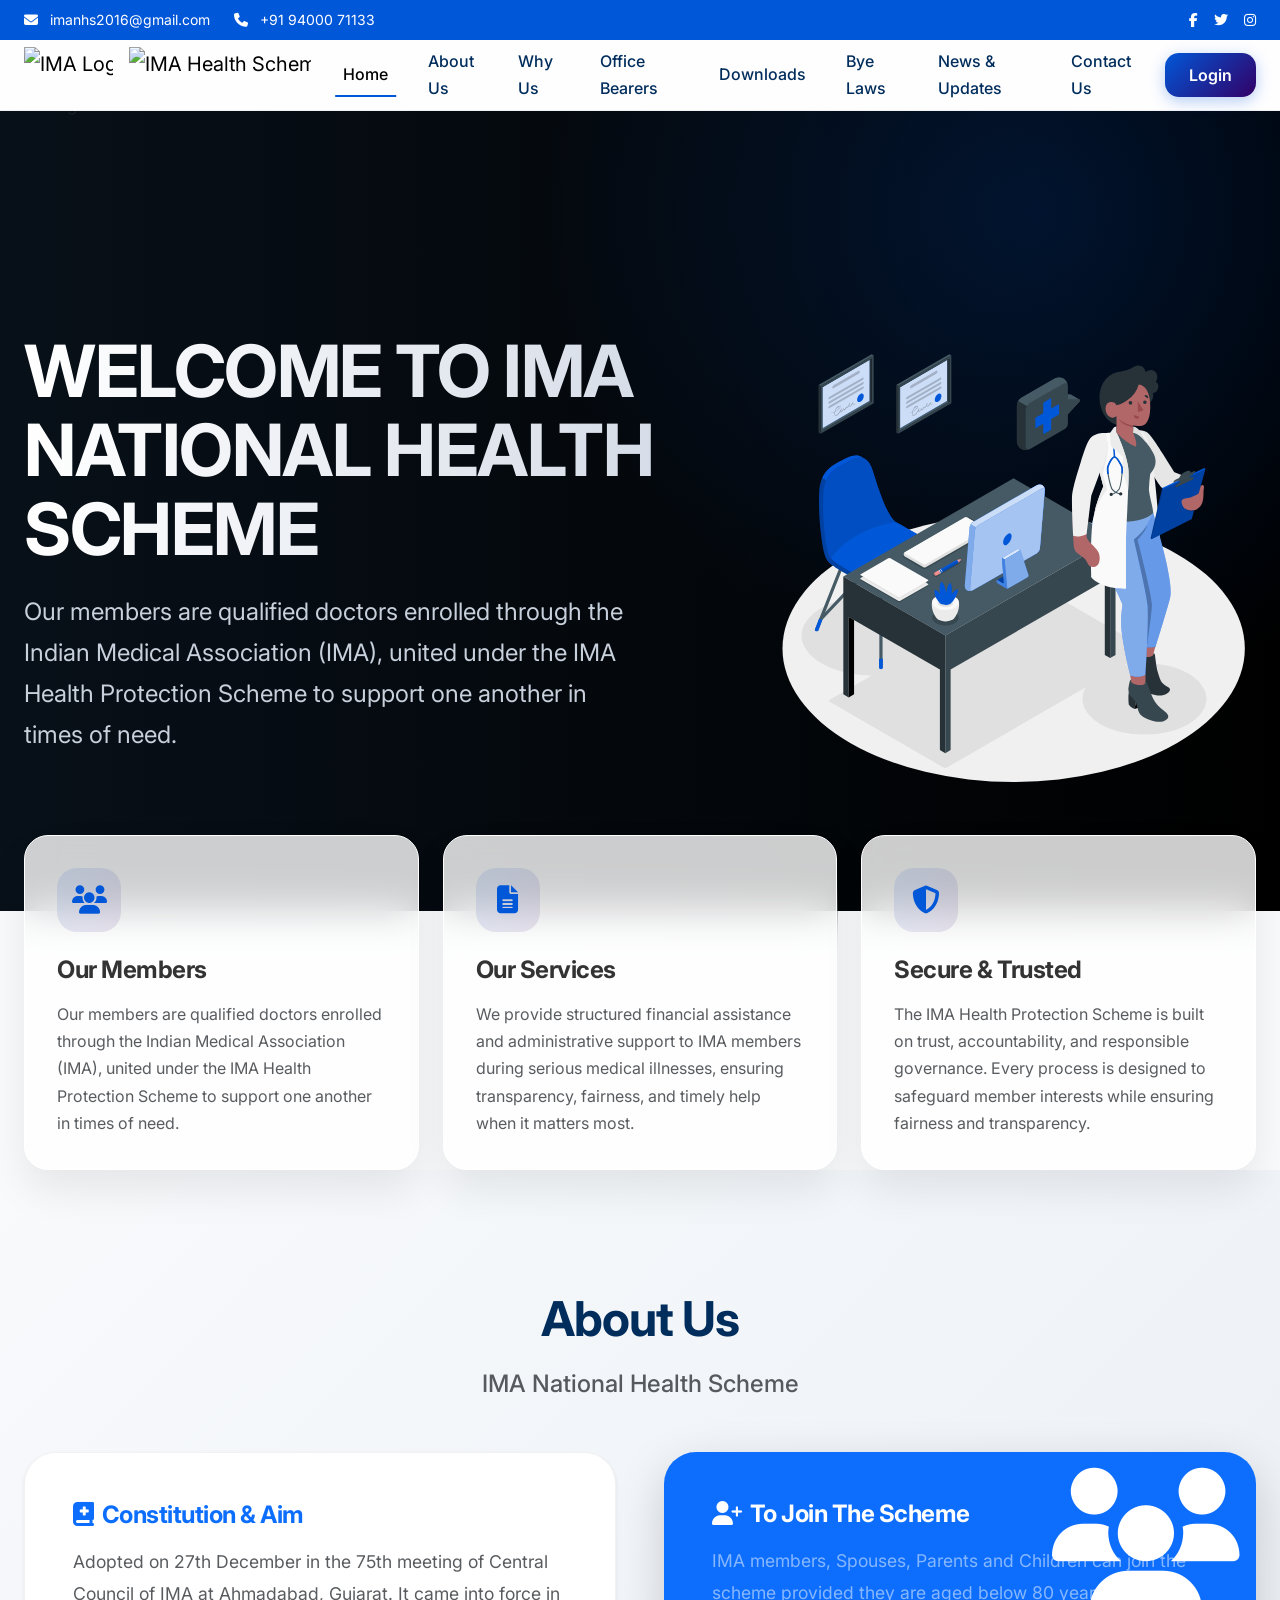
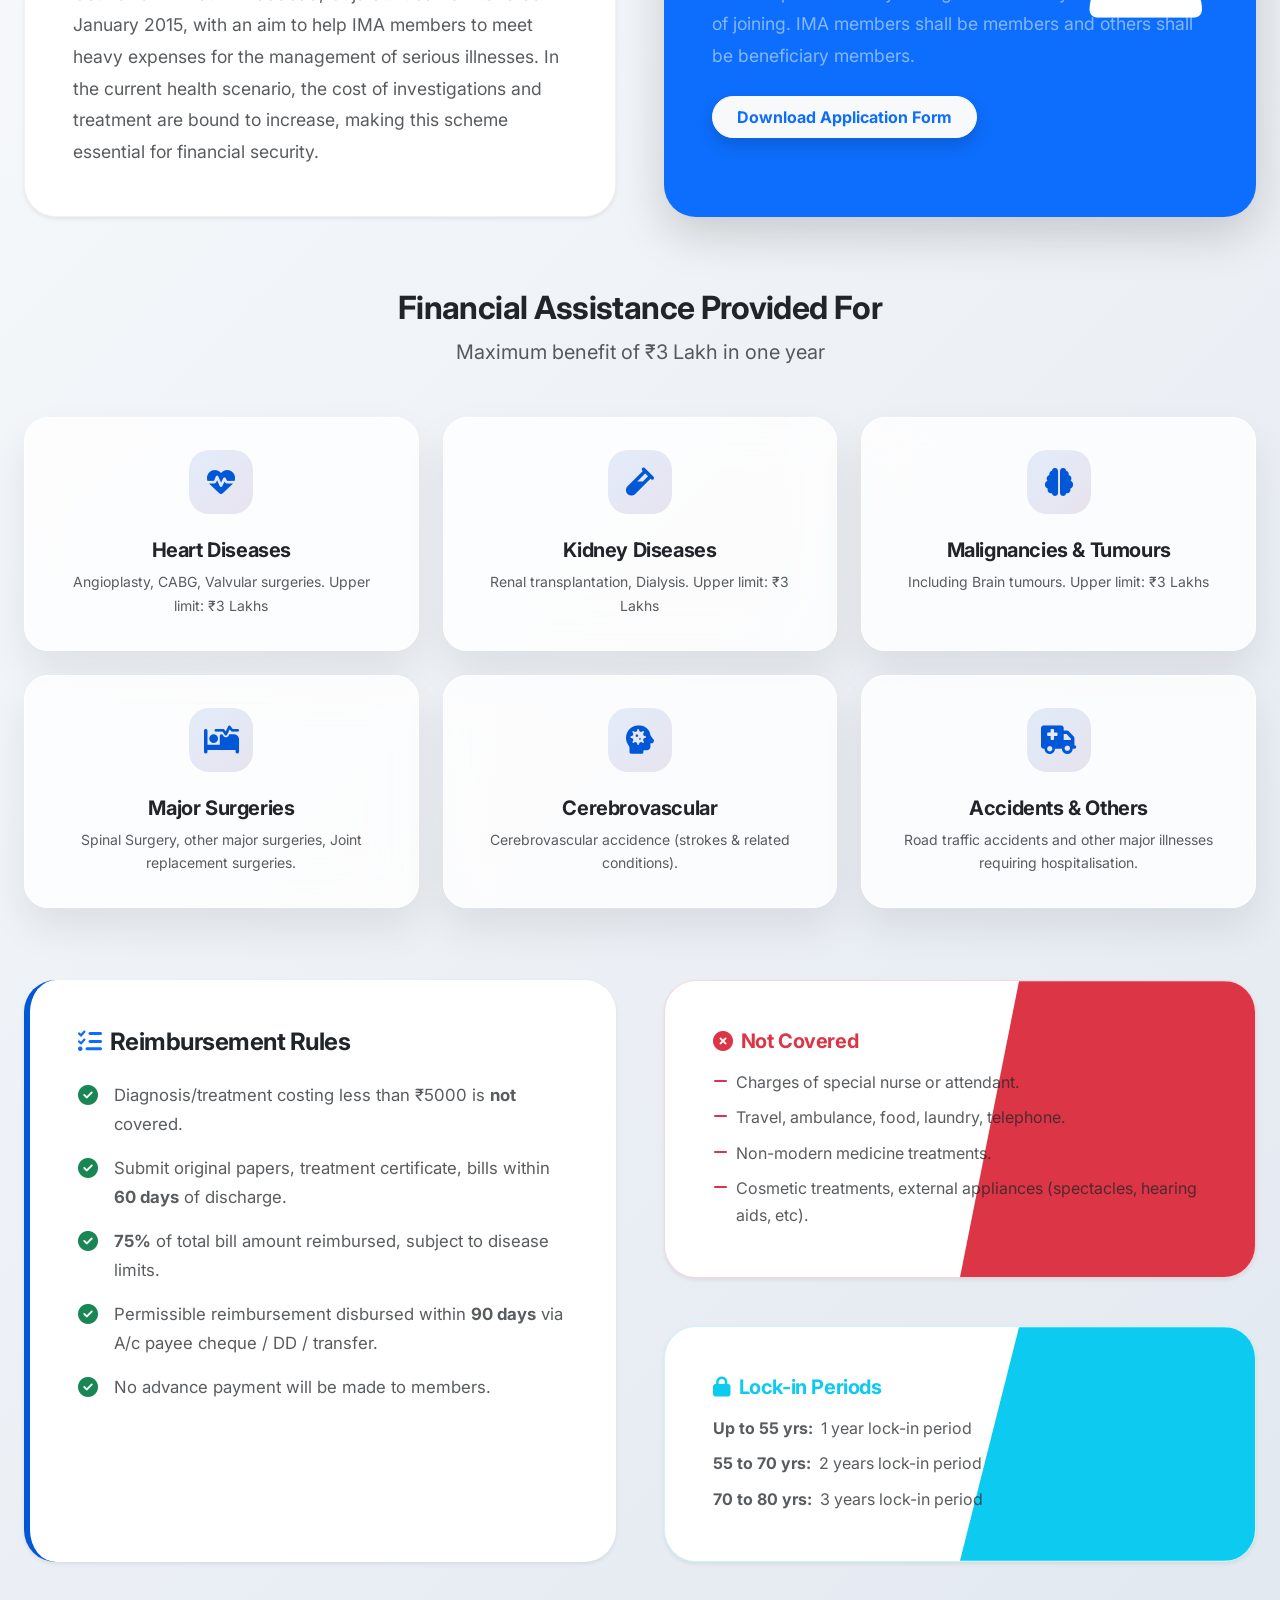
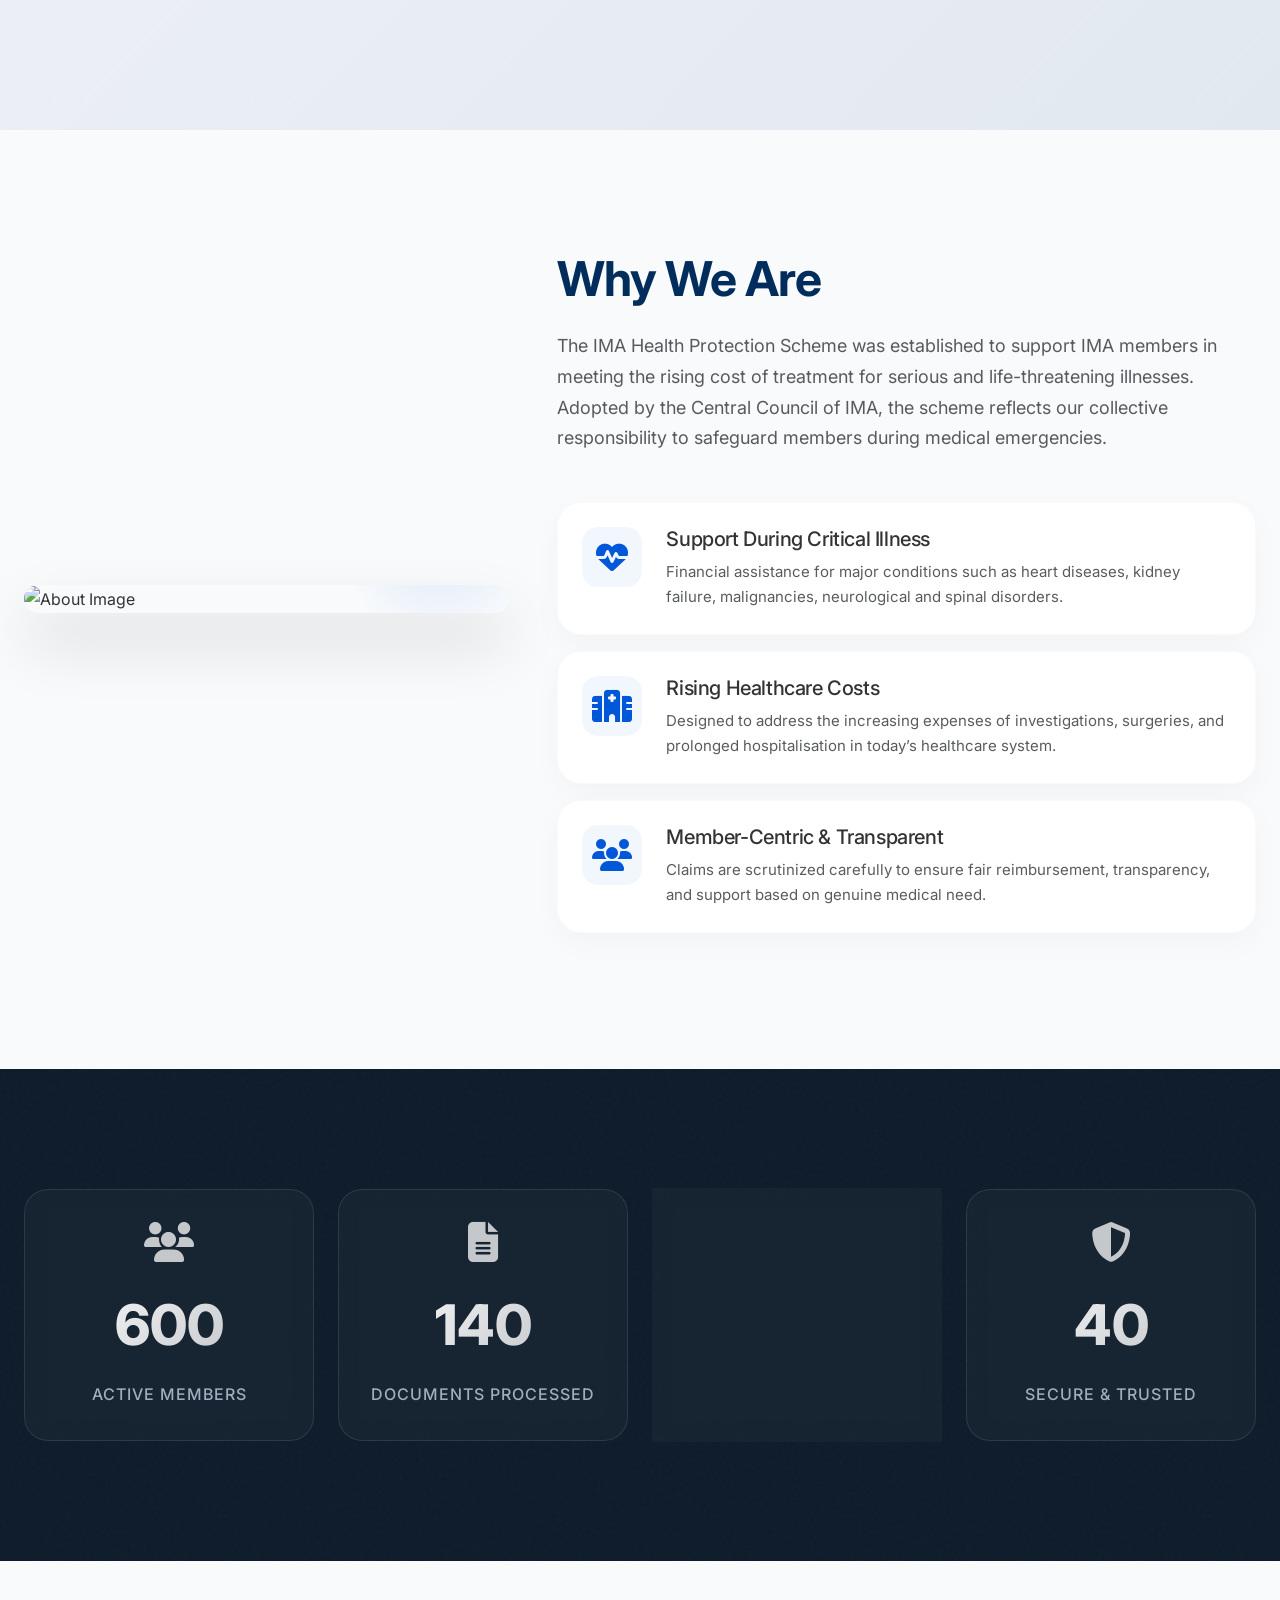
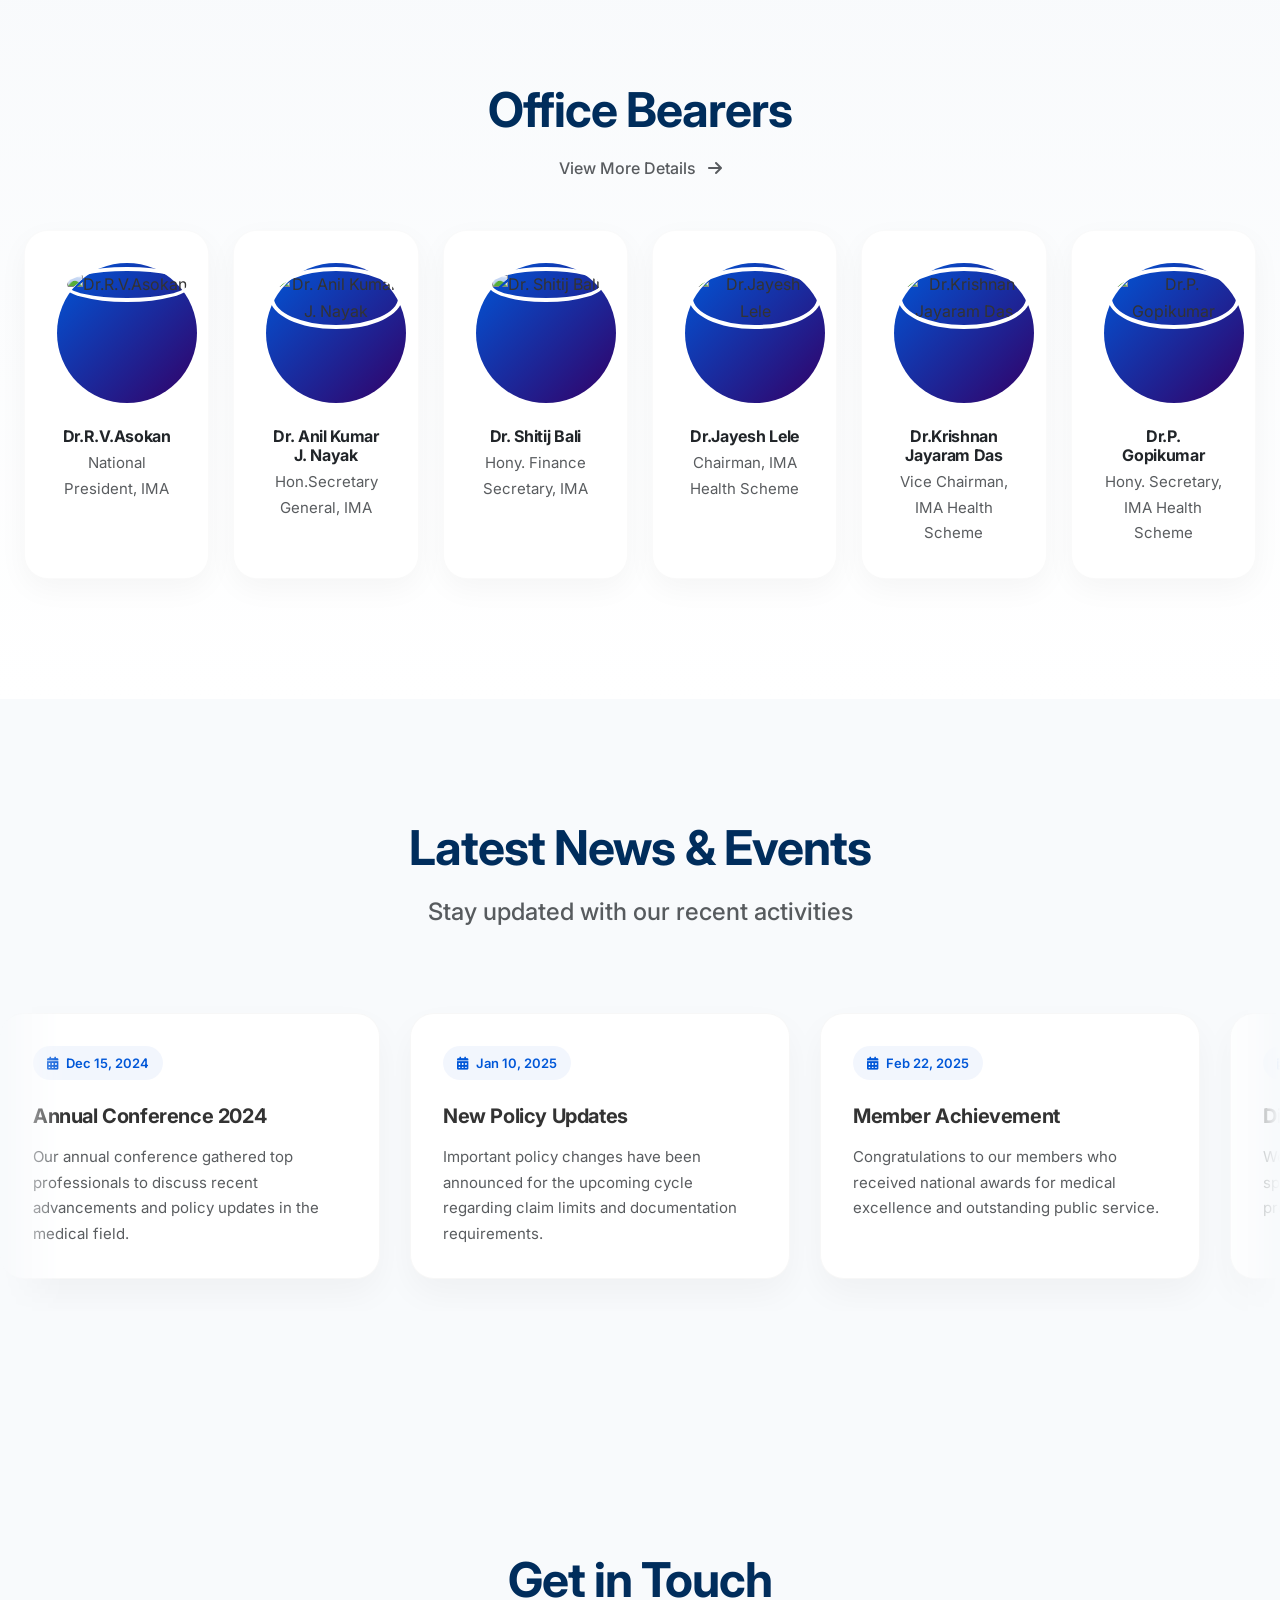
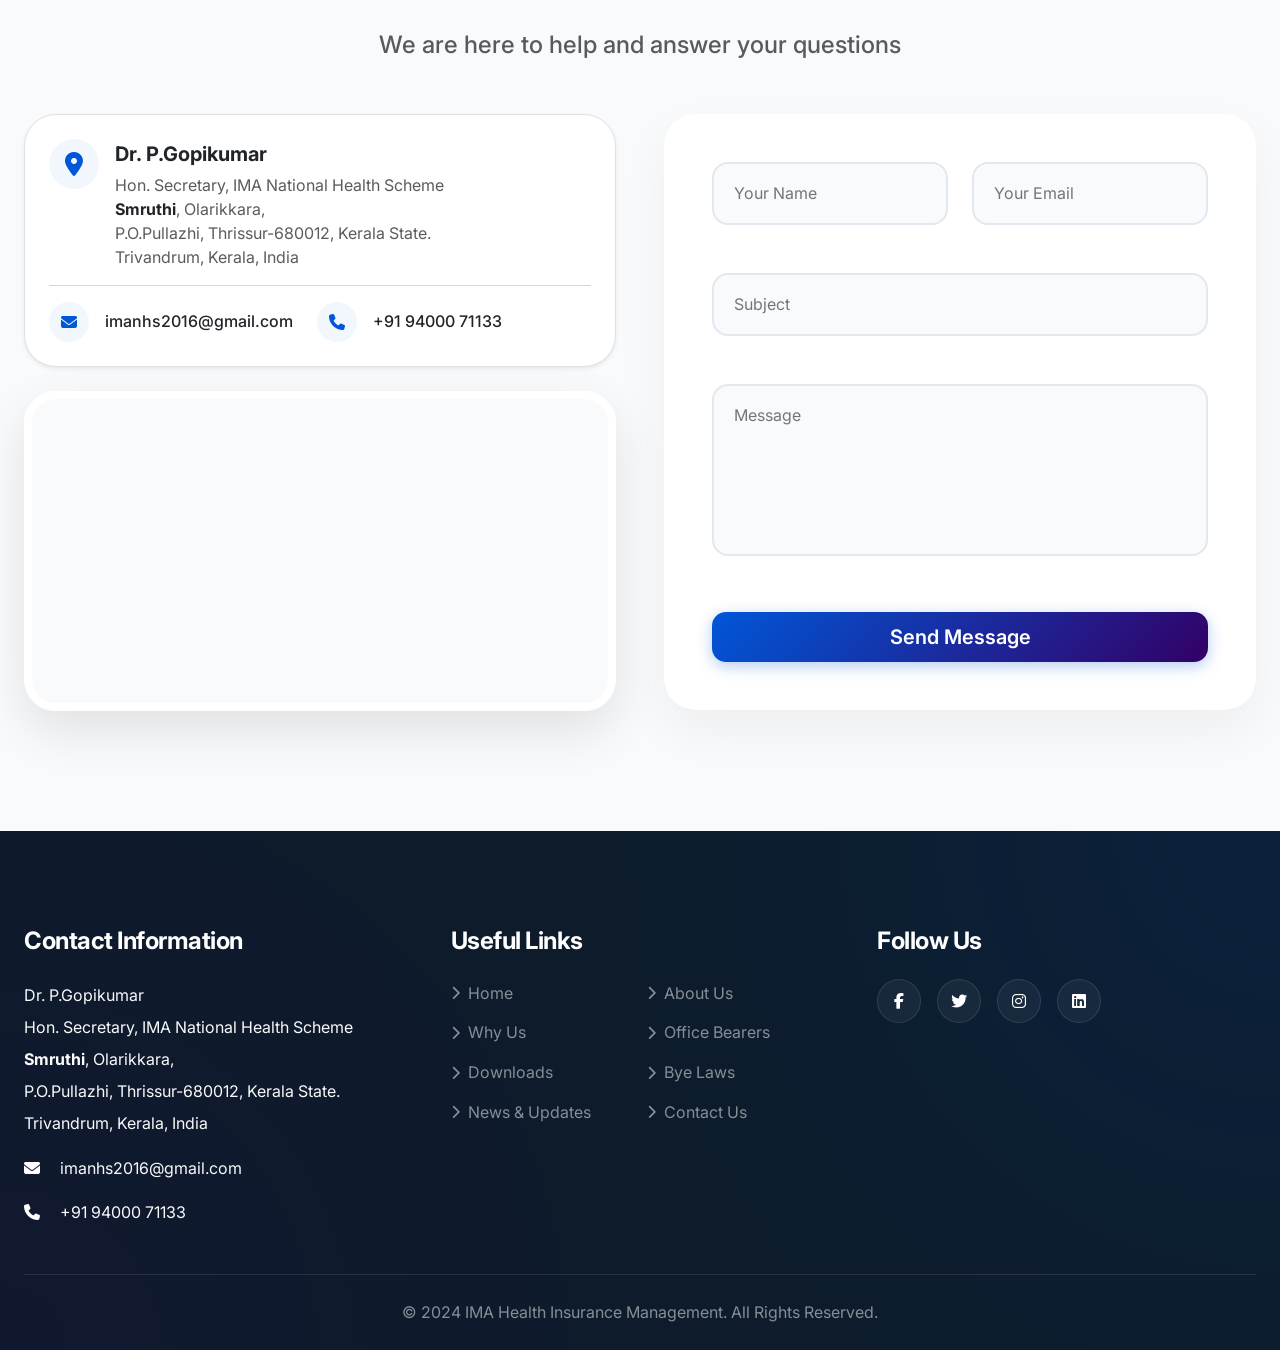
==== index.html @ 65c567d0 "Added new section and added some desing" ====
<!DOCTYPE html>
<html lang="en">
<head>
    <meta charset="UTF-8">
    <title>IMA Health Protection Scheme</title>
    <meta name="viewport" content="width=device-width, initial-scale=1">
    
    <!-- SEO Meta Tags -->
    <meta name="description" content="The IMA National Health Scheme provides a comprehensive health protection and welfare scheme for Indian Medical Association members. Access claim management, guidelines, and member services.">
    <meta name="keywords" content="IMA, Indian Medical Association, Health Scheme, Health Protection, Doctors Welfare, IMA NHS, Medical Professionals Insurance, Kerala IMA">
    <meta name="author" content="IMA National Health Scheme">
    <meta name="robots" content="index, follow">
    
    <!-- Open Graph / Facebook -->
    <meta property="og:type" content="website">
    <meta property="og:url" content="https://imanhs.com/">
    <meta property="og:title" content="IMA Health Protection Scheme">
    <meta property="og:description" content="A comprehensive health protection and welfare scheme for Indian Medical Association members. Access claim management, guidelines, and member services.">
    
    <!-- Twitter -->
    <meta property="twitter:card" content="summary_large_image">
    <meta property="twitter:url" content="https://imanhs.com/">
    <meta property="twitter:title" content="IMA Health Protection Scheme">
    <meta property="twitter:description" content="A comprehensive health protection and welfare scheme for Indian Medical Association members.">
    
    <!-- Bootstrap -->
    <link href="https://cdn.jsdelivr.net/npm/bootstrap@5.3.2/dist/css/bootstrap.min.css" rel="stylesheet">
    <!-- Font Awesome -->
    <link href="https://cdnjs.cloudflare.com/ajax/libs/font-awesome/6.5.0/css/all.min.css" rel="stylesheet">
    <!-- Premium CSS -->
    <link rel="stylesheet" href="css/premium.css">
</head>
<body>

<!-- Custom Cursor -->
<div class="custom-cursor"></div>
<div class="custom-cursor-follower"></div>

<!-- Top Bar -->
<div class="top-bar-modern d-none d-lg-block">
    <div class="container container-max d-flex justify-content-between align-items-center flex-wrap gap-2">
        <div class="d-flex gap-4">
            <span><i class="fa fa-envelope me-2"></i> imanhs2016@gmail.com</span>
            <span><i class="fa fa-phone me-2"></i> +91 94000 71133</span>
        </div>
        <div class="social-icons d-flex gap-3">
            <a href="#" class="cursor-hover" data-text="OPEN"><i class="fab fa-facebook-f"></i></a>
            <a href="#" class="cursor-hover" data-text="OPEN"><i class="fab fa-twitter"></i></a>
            <a href="#" class="cursor-hover" data-text="OPEN"><i class="fab fa-instagram"></i></a>
        </div>
    </div>
</div>

<!-- Header -->
<header class="navbar-modern" id="mainHeader">
    <div class="container container-max">
        <nav class="navbar navbar-expand-lg navbar-light p-0">
            <a class="navbar-brand d-flex align-items-center gap-3 cursor-hover" data-text="HOME" href="https://leoninedigital.com/">
                <img src="https://leoninedigital.com/assets/images/logo.png" height="55" alt="IMA Logo" style="transition: transform 0.3s">
                <img src="https://leoninedigital.com/assets/images/logo_2.png" height="55" alt="IMA Health Scheme" style="transition: transform 0.3s">
            </a>

            <button class="navbar-toggler border-0 shadow-none" type="button" data-bs-toggle="collapse" data-bs-target="#mainNavbar" aria-controls="mainNavbar" aria-expanded="false" aria-label="Toggle navigation">
                <span class="navbar-toggler-icon"></span>
            </button>

            <div class="collapse navbar-collapse" id="mainNavbar">
                <ul class="navbar-nav ms-auto align-items-lg-center gap-2">
                    <li class="nav-item"><a class="nav-link nav-link-modern active cursor-hover" data-text="OPEN" href="#home">Home</a></li>
                    <li class="nav-item"><a class="nav-link nav-link-modern cursor-hover" data-text="OPEN" href="#about">About Us</a></li>
                    <li class="nav-item"><a class="nav-link nav-link-modern cursor-hover" data-text="OPEN" href="#whyus">Why Us</a></li>
                    <li class="nav-item"><a class="nav-link nav-link-modern cursor-hover" data-text="OPEN" href="#office-bearers">Office Bearers</a></li>
                    <li class="nav-item"><a class="nav-link nav-link-modern cursor-hover" data-text="OPEN" href="#downloads">Downloads</a></li>
                    <li class="nav-item"><a class="nav-link nav-link-modern cursor-hover" data-text="OPEN" href="assets/bye%20law%202%20PDf.pdf" target="_blank">Bye Laws</a></li>
                    <li class="nav-item"><a class="nav-link nav-link-modern cursor-hover" data-text="OPEN" href="#news-and-events">News & Updates</a></li>
                    <li class="nav-item"><a class="nav-link nav-link-modern cursor-hover" data-text="OPEN" href="#contact">Contact Us</a></li>
                    <li class="nav-item ms-lg-2"><a class="btn btn-premium cursor-hover" data-text="LOGIN" href="admin/index.html">Login</a></li>
                </ul>
            </div>
        </nav>
    </div>
</header>

<!-- Hero Section -->
<section class="hero-premium" id="home">
    <img src="https://cdn.pixabay.com/photo/2016/01/19/15/05/computer-1149148_1280.jpg" alt="Hero Background" class="hero-bg-img">
    <div class="hero-gradient-overlay"></div>
    <div class="hero-mesh"></div>
    
    <div class="container container-max hero-content">
        <div class="row align-items-center g-5">
            <div class="col-lg-7 reveal">
                <h1 class="hero-title">WELCOME TO IMA<br>NATIONAL HEALTH SCHEME</h1>
                <p class="hero-subtitle">Our members are qualified doctors enrolled through the Indian Medical Association (IMA), united under the IMA Health Protection Scheme to support one another in times of need.</p>
            </div>
            <div class="col-lg-5 d-none d-lg-block reveal" style="transition-delay: 200ms">
                <svg class="animated w-100 h-auto" id="freepik_stories-doctor" xmlns="http://www.w3.org/2000/svg" viewBox="0 0 500 500" version="1.1" xmlns:xlink="http://www.w3.org/1999/xlink" xmlns:svgjs="http://svgjs.com/svgjs"><style>svg#freepik_stories-doctor:not(.animated) .animable {opacity: 0;}svg#freepik_stories-doctor.animated #freepik--Floor--inject-8 {animation: 1s 1 forwards cubic-bezier(.36,-0.01,.5,1.38) slideDown;animation-delay: 0s;}svg#freepik_stories-doctor.animated #freepik--Shadows--inject-8 {animation: 1s 1 forwards cubic-bezier(.36,-0.01,.5,1.38) slideDown;animation-delay: 0s;}svg#freepik_stories-doctor.animated #freepik--Chair--inject-8 {animation: 1s 1 forwards cubic-bezier(.36,-0.01,.5,1.38) slideUp;animation-delay: 0s;}svg#freepik_stories-doctor.animated #freepik--Desk--inject-8 {animation: 1s 1 forwards cubic-bezier(.36,-0.01,.5,1.38) slideUp;animation-delay: 0s;}svg#freepik_stories-doctor.animated #freepik--speech-bubble--inject-8 {animation: 1.5s Infinite  linear floating;animation-delay: 0s;}svg#freepik_stories-doctor.animated #freepik--Character--inject-8 {animation: 1s 1 forwards cubic-bezier(.36,-0.01,.5,1.38) slideRight;animation-delay: 0s;}svg#freepik_stories-doctor.animated #freepik--Certificates--inject-8 {animation: 1.5s Infinite  linear floating;animation-delay: 0s;}            @keyframes slideDown {                0% {                    opacity: 0;                    transform: translateY(-30px);                }                100% {                    opacity: 1;                    transform: translateY(0);                }            }                    @keyframes slideUp {                0% {                    opacity: 0;                    transform: translateY(30px);                }                100% {                    opacity: 1;                    transform: inherit;                }            }                    @keyframes floating {                0% {                    opacity: 1;                    transform: translateY(0px);                }                50% {                    transform: translateY(-10px);                }                100% {                    opacity: 1;                    transform: translateY(0px);                }            }                    @keyframes slideRight {                0% {                    opacity: 0;                    transform: translateX(30px);                }                100% {                    opacity: 1;                    transform: translateX(0);                }            }        </style><g id="freepik--Floor--inject-8" class="animable" style="transform-origin: 250px 341.53px;"><ellipse id="freepik--floor--inject-8" cx="250" cy="341.53" rx="238.15" ry="137.49" style="fill: rgb(240, 240, 240); transform-origin: 250px 341.53px;" class="animable"></ellipse></g><g id="freepik--Shadows--inject-8" class="animable" style="transform-origin: 240.025px 369.42px;"><ellipse id="freepik--Shadow--inject-8" cx="106.15" cy="328.29" rx="74.66" ry="41.34" style="fill: rgb(224, 224, 224); transform-origin: 106.15px 328.29px;" class="animable"></ellipse><path id="freepik--shadow--inject-8" d="M60.5,396.5l117,67.53a4.3,4.3,0,0,0,3.86,0l206.9-119.46a1.18,1.18,0,0,0,0-2.23l-117-67.53a4.28,4.28,0,0,0-3.85,0L60.5,394.27A1.18,1.18,0,0,0,60.5,396.5Z" style="fill: rgb(224, 224, 224); transform-origin: 224.38px 369.42px;" class="animable"></path><ellipse id="freepik--shadow--inject-8" cx="384.73" cy="393.4" rx="63.83" ry="36.85" style="fill: rgb(224, 224, 224); transform-origin: 384.73px 393.4px;" class="animable"></ellipse></g><g id="freepik--Chair--inject-8" class="animable" style="transform-origin: 113.285px 252.736px;"><g id="freepik--chair--inject-8" class="animable" style="transform-origin: 113.285px 252.736px;"><path d="M113.29,362.14a1.66,1.66,0,0,1-1.66-1.67V253.7a1.66,1.66,0,1,1,3.32,0V360.47A1.67,1.67,0,0,1,113.29,362.14Z" style="fill: rgb(69, 90, 100); transform-origin: 113.29px 307.09px;" id="elza8c6aisu4" class="animable"></path><path d="M179.35,323.27a1.68,1.68,0,0,1-1.55-1l-32.74-82.87a1.66,1.66,0,0,1,3.09-1.22L180.89,321a1.66,1.66,0,0,1-1.54,2.27Z" style="fill: rgb(69, 90, 100); transform-origin: 162.975px 280.199px;" id="elexgtyauup6" class="animable"></path><path d="M175.41,313.32a1.65,1.65,0,0,1-1.2-.52l-60.93-64.47L52.47,312.52a1.66,1.66,0,1,1-2.41-2.28l62-65.47a1.66,1.66,0,0,1,1.21-.52h0a1.66,1.66,0,0,1,1.2.52l62.13,65.75a1.65,1.65,0,0,1-.07,2.34A1.63,1.63,0,0,1,175.41,313.32Z" style="fill: rgb(69, 90, 100); transform-origin: 113.307px 278.785px;" id="el0427g7q0riee" class="animable"></path><path d="M47.23,323.27a1.62,1.62,0,0,1-.61-.12,1.65,1.65,0,0,1-.94-2.15l32.74-82.87a1.66,1.66,0,0,1,3.09,1.22L48.77,322.22A1.66,1.66,0,0,1,47.23,323.27Z" style="fill: rgb(69, 90, 100); transform-origin: 63.5945px 280.174px;" id="elire8nvbpo6e" class="animable"></path><path d="M177.09,310.76l4.33,11.42a1.55,1.55,0,0,1,0,.29v.21a1.41,1.41,0,0,1-.65.72,2.92,2.92,0,0,1-2.64,0,1.09,1.09,0,0,1-.51-.54v0l0-.15-4-10.71Z" style="fill: rgb(0, 87, 216); transform-origin: 177.523px 317.238px;" id="elvohr6eas6u" class="animable"></path><path d="M49.48,310.76l-4.33,11.42a1.5,1.5,0,0,0,0,.29.74.74,0,0,0,0,.21,1.32,1.32,0,0,0,.65.72,2.9,2.9,0,0,0,2.63,0,1,1,0,0,0,.51-.54v0l0-.15L53,312Z" style="fill: rgb(0, 87, 216); transform-origin: 49.0713px 317.238px;" id="el4mcaajbnmvn" class="animable"></path><path d="M115.2,352.21v9.45a1,1,0,0,1-.56.78,3,3,0,0,1-2.71,0,1,1,0,0,1-.56-.78v-9.45A4.06,4.06,0,0,1,115.2,352.21Z" style="fill: rgb(0, 87, 216); transform-origin: 113.285px 357.247px;" id="el989e9v1ap4b" class="animable"></path><path d="M175.8,243.24c0-2.51-2.2-5.17-6.84-8.18-8.57-5.56-27.71-16.72-39.7-23.37a.11.11,0,0,0-.1-.09c-9.23-5.6-17.84-32.27-24.22-52.53-2.18-6.91-4.84-10.82-8-12.66-.75-.43-3.52-1.95-4.14-2.32-6.26-3.76-14.49.75-24.73,6.36-9.44,5.16-16.81,11.77-18.29,29.32-.91,10.68-.05,31.09,2.12,46.56h0c3.14,25.85,7,25.89,12.59,30.21C74.13,264,95.83,274.44,105,278c16.58,6.52,30.14-3.54,40.24-8.53A234.81,234.81,0,0,0,172,253.65c2.53-1.83,3.84-3.69,3.81-5.65C175.78,247.23,175.8,244.05,175.8,243.24Z" style="fill: rgb(0, 87, 216); transform-origin: 112.616px 211.42px;" id="elp3tdx4ffhl" class="animable"></path><g id="elwqemtuicug"><path d="M175.8,243.24c0-2.51-2.2-5.17-6.84-8.18-8.57-5.56-27.71-16.72-39.7-23.37a.11.11,0,0,0-.1-.09c-9.23-5.6-17.84-32.27-24.22-52.53-2.18-6.91-4.84-10.82-8-12.66-.75-.43-3.52-1.95-4.14-2.32-6.26-3.76-14.49.75-24.73,6.36-9.44,5.16-16.81,11.77-18.29,29.32-.91,10.68-.05,31.09,2.12,46.56h0c3.14,25.85,7,25.89,12.59,30.21C74.13,264,95.83,274.44,105,278c16.58,6.52,30.14-3.54,40.24-8.53A234.81,234.81,0,0,0,172,253.65c2.53-1.83,3.84-3.69,3.81-5.65C175.78,247.23,175.8,244.05,175.8,243.24Z" style="opacity: 0.25; transform-origin: 112.616px 211.42px;" class="animable"></path></g><path d="M96.57,146.2c-6.21-3.26-14.28,1.17-24.26,6.64-6.39,3.51-11.84,7.66-15.15,15.43L53,165.83c3.31-7.74,8.75-11.89,15.12-15.38,10.25-5.61,18.47-10.12,24.74-6.36Z" style="fill: rgb(0, 87, 216); transform-origin: 74.785px 155.489px;" id="elraloelvmhkg" class="animable"></path><path d="M169,235.06c-5.56-3.61-5.68-4.53-40-23.54a.5.5,0,0,1,.16.07c-9.22-5.62-17.82-32.27-24.2-52.52-6.49-20.58-17.3-14.62-32.63-6.22C62.87,158,55.5,164.62,54,182.17s1.75,61,7.74,66.3c6.53,7.22,32.74,20.64,43.21,24.76,16.58,6.52,30.14-3.54,40.24-8.53A235,235,0,0,0,172,248.85C177.73,244.67,177.2,240.4,169,235.06Z" style="fill: rgb(0, 87, 216); transform-origin: 114.722px 210.227px;" id="eljeoif6d28ar" class="animable"></path><path d="M129.14,211.59h0Z" style="fill: rgb(0, 87, 216); transform-origin: 129.14px 211.59px;" id="el7esfgl8rg6" class="animable"></path><g id="elwm78tfcm2fk"><g style="opacity: 0.1; transform-origin: 91.4121px 196.834px;" class="animable"><path d="M72.31,152.85c15.33-8.4,26.14-14.36,32.63,6.22,6.38,20.26,15,46.93,24.22,52.53,0,0-15.83,0-38.76,12.37-23.84,12.87-27.48,25.46-28.57,24.56-6-5-9.3-48.82-7.81-66.36S62.87,158,72.31,152.85Z" id="el6is4afxrup2" class="animable" style="transform-origin: 91.4121px 196.834px;"></path></g></g></g></g><g id="freepik--Desk--inject-8" class="animable" style="transform-origin: 214.73px 307.805px;"><g id="freepik--desk--inject-8" class="animable" style="transform-origin: 214.73px 307.805px;"><polygon points="179.54 328.1 74.52 267.47 249.93 166.25 354.94 226.88 179.54 328.1" style="fill: rgb(69, 90, 100); transform-origin: 214.73px 247.175px;" id="elawooo1m321" class="animable"></polygon><polygon points="74.52 267.47 74.52 388.73 80.05 391.92 80.05 308.95 174.01 363.2 174.01 446.17 179.54 449.36 179.54 328.1 74.52 267.47" style="fill: rgb(38, 50, 56); transform-origin: 127.03px 358.415px;" id="elfaeopgv4t8e" class="animable"></polygon><polygon points="80.05 391.92 85.58 388.73 85.58 312.14 80.05 308.95 80.05 391.92" id="el793om3ye12h" class="animable" style="transform-origin: 82.815px 350.435px;"></polygon><polygon points="179.54 449.36 185.07 446.17 185.07 363.2 349.42 268.37 349.42 351.34 354.94 348.15 354.94 226.88 179.54 328.1 179.54 449.36" style="fill: rgb(55, 71, 79); transform-origin: 267.24px 338.12px;" id="elalywvz240zd" class="animable"></polygon><polygon points="349.42 351.34 343.89 348.15 343.89 271.56 349.42 268.37 349.42 351.34" style="fill: rgb(38, 50, 56); transform-origin: 346.655px 309.855px;" id="elz48sut346c" class="animable"></polygon><g id="elk69tfripzz"><g style="opacity: 0.2; transform-origin: 179.711px 309.785px;" class="animable"><path d="M170,304.18c-5.37,3.09-5.37,8.11,0,11.21s14,3.09,19.41,0,5.36-8.12,0-11.21S175.38,301.08,170,304.18Z" id="el7howw2umkcu" class="animable" style="transform-origin: 179.711px 309.785px;"></path></g></g><g id="elzc33idbs7ck"><g style="opacity: 0.2; transform-origin: 127.008px 269.714px;" class="animable"><path d="M92.46,267.4,131,289.67a2.37,2.37,0,0,0,2.17,0l28.39-16.39a.66.66,0,0,0,0-1.25L123,249.75a2.44,2.44,0,0,0-2.17,0l-28.39,16.4C91.86,266.49,91.86,267.05,92.46,267.4Z" id="elr7nk6n1dx7f" class="animable" style="transform-origin: 127.008px 269.714px;"></path></g></g><g id="elieqeaf187de"><g style="opacity: 0.2; transform-origin: 127.014px 273.694px;" class="animable"><path d="M92.46,271.38,131,293.65a2.37,2.37,0,0,0,2.17,0l28.39-16.39c.6-.35.6-.91,0-1.25L123,253.73a2.44,2.44,0,0,0-2.17,0L92.46,270.12A.67.67,0,0,0,92.46,271.38Z" id="el34x2e2yv6lm" class="animable" style="transform-origin: 127.014px 273.694px;"></path></g></g><path d="M92.46,270.08,131,292.35a2.37,2.37,0,0,0,2.17,0L161.6,276c.6-.35.6-.91,0-1.25L123,252.43a2.44,2.44,0,0,0-2.17,0L92.46,268.82A.67.67,0,0,0,92.46,270.08Z" style="fill: rgb(235, 235, 235); transform-origin: 127.034px 272.394px;" id="elgl928vlas3a" class="animable"></path><path d="M120.85,252.43,93.89,268,131,289.45a2.44,2.44,0,0,0,2.17,0l27-15.57L123,252.43A2.44,2.44,0,0,0,120.85,252.43Z" style="fill: rgb(224, 224, 224); transform-origin: 127.03px 270.942px;" id="elw5vo0a7b3ka" class="animable"></path><path d="M92.46,266.16,131,288.43a2.37,2.37,0,0,0,2.17,0L161.6,272a.67.67,0,0,0,0-1.26L123,248.51a2.37,2.37,0,0,0-2.17,0L92.46,264.9A.67.67,0,0,0,92.46,266.16Z" style="fill: rgb(250, 250, 250); transform-origin: 127.03px 268.47px;" id="elc3j6srsdkqj" class="animable"></path><g id="elqluacutz7q"><g style="opacity: 0.2; transform-origin: 181.35px 233.46px;" class="animable"><path d="M136,247.6l20.85,12.07a2.82,2.82,0,0,0,2.56,0L226.7,220.8a.78.78,0,0,0,0-1.48l-20.84-12.07a2.84,2.84,0,0,0-2.57,0L136,246.12A.78.78,0,0,0,136,247.6Z" id="eletsmgic09vc" class="animable" style="transform-origin: 181.35px 233.46px;"></path></g></g><path d="M136.72,244.77v-.47a2.58,2.58,0,0,1,1.18-2l61.78-35.7a2.59,2.59,0,0,1,2.36,0l19.14,11.08a2.62,2.62,0,0,1,1.18,2v.47a2.6,2.6,0,0,1-1.18,2l-61.78,35.7a2.59,2.59,0,0,1-2.36,0L137.9,246.81A2.62,2.62,0,0,1,136.72,244.77Z" style="fill: rgb(224, 224, 224); transform-origin: 179.54px 232.225px;" id="elafwme9em1vo" class="animable"></path><path d="M137.9,243.62,157,254.7a2.65,2.65,0,0,0,2.36,0L221.18,219a.72.72,0,0,0,0-1.36L202,206.56a2.59,2.59,0,0,0-2.36,0l-61.78,35.7A.72.72,0,0,0,137.9,243.62Z" style="fill: rgb(250, 250, 250); transform-origin: 179.53px 230.626px;" id="eleiaf5elgbtg" class="animable"></path><path d="M188.58,310.58c4.73-4.83,7.51-16.9,2.89-20.73H168c-4.62,3.83-1.84,15.89,2.89,20.72l.13.14.16.16.43.38.11.09.36.27c.2.14.41.27.61.39a15.59,15.59,0,0,0,14.11,0h0a5.81,5.81,0,0,0,.61-.4l.34-.25.14-.11c.14-.12.28-.24.41-.37l.19-.18Z" style="fill: rgb(235, 235, 235); transform-origin: 179.735px 301.769px;" id="elxcxyzogrobh" class="animable"></path><path d="M170,288.31c-5.37,3.09-5.37,8.11,0,11.21s14,3.09,19.41,0,5.36-8.12,0-11.21S175.38,285.21,170,288.31Z" style="fill: rgb(250, 250, 250); transform-origin: 179.711px 293.915px;" id="el564zlz3f01x" class="animable"></path><path d="M173.82,290.5c-3.26,1.89-3.26,4.94,0,6.82a13,13,0,0,0,11.81,0c3.26-1.88,3.26-4.93,0-6.82A13.07,13.07,0,0,0,173.82,290.5Z" style="fill: rgb(235, 235, 235); transform-origin: 179.725px 293.914px;" id="elokhromrkir9" class="animable"></path><path d="M185.63,293.74a13.07,13.07,0,0,0-11.81,0,5.47,5.47,0,0,0-2,1.79,5.47,5.47,0,0,0,2,1.79,13,13,0,0,0,11.81,0,5.35,5.35,0,0,0,2-1.79A5.35,5.35,0,0,0,185.63,293.74Z" style="fill: rgb(224, 224, 224); transform-origin: 179.725px 295.534px;" id="el87rt9z30bwl" class="animable"></path><path d="M174.54,295.53a26.69,26.69,0,0,1-4.27-5.68c-2-3.49-2.34-8.16-1.32-8.74s5.17,4.09,5.17,4.09a25.49,25.49,0,0,1-.44-6c.18-3.11.93-5.93,1.82-6.5s2.89,3.35,3.74,6.19,1.36,5.18,1.36,5.18a45.11,45.11,0,0,1,1.53-6.54c1-2.95,2-3.62,2.71-3.32s1.21,1.66,1.42,5.59a38.42,38.42,0,0,1-.18,5.62s1.47-1.61,3.09-3.17c1.79-1.71,2.55-2,3.06-1.62s.65,3-2.11,8a28,28,0,0,1-5.22,6.87S181.07,298,174.54,295.53Z" style="fill: rgb(0, 87, 216); transform-origin: 180.457px 284.632px;" id="el25iheodvh02j" class="animable"></path><path d="M277,238.4l5-60.24a5.68,5.68,0,0,0-2.49-5,6.3,6.3,0,0,0-5.7.1l-66,38.09a7.26,7.26,0,0,0-3.22,5.09l-5,60.23a5.71,5.71,0,0,0,2.48,5,6.32,6.32,0,0,0,5.71-.11l66-38.08A7.28,7.28,0,0,0,277,238.4Z" style="fill: rgb(0, 87, 216); transform-origin: 240.795px 227.413px;" id="elzyu3gshiuj" class="animable"></path><g id="el45ebxzqlufs"><path d="M277,238.4l5-60.24a5.68,5.68,0,0,0-2.49-5,6.3,6.3,0,0,0-5.7.1l-66,38.09a7.26,7.26,0,0,0-3.22,5.09l-5,60.23a5.71,5.71,0,0,0,2.48,5,6.32,6.32,0,0,0,5.71-.11l66-38.08A7.28,7.28,0,0,0,277,238.4Z" style="fill: rgb(255, 255, 255); opacity: 0.5; transform-origin: 240.795px 227.413px;" class="animable"></path></g><path d="M277,238.4l5-60.24a5.68,5.68,0,0,0-2.49-5,6.3,6.3,0,0,0-5.7.1l-66,38.09a6.59,6.59,0,0,0-2.14,2.16l10.25,5.92v57.44l57.86-33.4A7.28,7.28,0,0,0,277,238.4Z" style="fill: rgb(0, 87, 216); transform-origin: 243.839px 224.699px;" id="elcneefamsof7" class="animable"></path><g id="elpm5817t5h3j"><path d="M277,238.4l5-60.24a5.68,5.68,0,0,0-2.49-5,6.3,6.3,0,0,0-5.7.1l-66,38.09a6.59,6.59,0,0,0-2.14,2.16l10.25,5.92v57.44l57.86-33.4A7.28,7.28,0,0,0,277,238.4Z" style="fill: rgb(255, 255, 255); opacity: 0.8; transform-origin: 243.839px 224.699px;" class="animable"></path></g><path d="M205.12,279.88l5-60.23a7.25,7.25,0,0,1,3.22-5.09l66-38.09c1.63-.94,2.82-.18,2.67,1.69l-5,60.24a7.28,7.28,0,0,1-3.22,5.09l-66,38.08C206.16,282.51,205,281.75,205.12,279.88Z" style="fill: rgb(0, 87, 216); transform-origin: 243.567px 229.02px;" id="eleny4qdca1eu" class="animable"></path><g id="elfh4yfqju0q8"><path d="M205.12,279.88l5-60.23a7.25,7.25,0,0,1,3.22-5.09l66-38.09c1.63-.94,2.82-.18,2.67,1.69l-5,60.24a7.28,7.28,0,0,1-3.22,5.09l-66,38.08C206.16,282.51,205,281.75,205.12,279.88Z" style="fill: rgb(255, 255, 255); opacity: 0.65; transform-origin: 243.567px 229.02px;" class="animable"></path></g><path d="M239.16,231.55c.26-3.08,2.42-6.71,4.83-8.11s4.16,0,3.9,3.05-2.41,6.72-4.82,8.12S238.91,234.64,239.16,231.55Z" style="fill: rgb(0, 87, 216); transform-origin: 243.526px 229.027px;" id="el9kmkwe0pkcj" class="animable"></path><polygon points="240.71 249.76 256.93 240.34 254.17 238.75 237.96 248.17 240.71 249.76" style="fill: rgb(0, 87, 216); transform-origin: 247.445px 244.255px;" id="els99vtbbb0m" class="animable"></polygon><g id="elrqf02amm42q"><g style="opacity: 0.85; transform-origin: 247.445px 244.255px;" class="animable"><polygon points="240.71 249.76 256.93 240.34 254.17 238.75 237.96 248.17 240.71 249.76" style="fill: rgb(255, 255, 255); transform-origin: 247.445px 244.255px;" id="el5jsfll1ufrp" class="animable"></polygon></g></g><path d="M264.45,268l-19.74,11.4a2.45,2.45,0,0,1-1.27.29,2.49,2.49,0,0,1-1.07-.27s0,0,0,0l-8.69-5-.05,0a2.59,2.59,0,0,1-1.12-2v-.46c0-.75.51-1.06,1.17-.68l5.25,3,1.17.68-.26-1.33L238,248.17l2.75,1.6,16.22-9.42L265.38,266A2.06,2.06,0,0,1,264.45,268Z" style="fill: rgb(0, 87, 216); transform-origin: 248.954px 260.021px;" id="elziht8dy1ojd" class="animable"></path><g id="elm5xl05x0kol"><g style="opacity: 0.5; transform-origin: 248.954px 260.021px;" class="animable"><path d="M264.45,268l-19.74,11.4a2.45,2.45,0,0,1-1.27.29,2.49,2.49,0,0,1-1.07-.27s0,0,0,0l-8.69-5-.05,0a2.59,2.59,0,0,1-1.12-2v-.46c0-.75.51-1.06,1.17-.68l5.25,3,1.17.68-.26-1.33L238,248.17l2.75,1.6,16.22-9.42L265.38,266A2.06,2.06,0,0,1,264.45,268Z" style="fill: rgb(255, 255, 255); transform-origin: 248.954px 260.021px;" id="el0mwu5jww6shc" class="animable"></path></g></g><polygon points="232.84 271.09 239.57 267.2 240.94 276.27 232.84 271.09" style="fill: rgb(0, 87, 216); transform-origin: 236.89px 271.735px;" id="elwlayjv0sueo" class="animable"></polygon><g id="elsp8wwqp62il"><g style="opacity: 0.25; transform-origin: 236.89px 271.735px;" class="animable"><polygon points="232.84 271.09 239.57 267.2 240.94 276.27 232.84 271.09" id="el5wdn3bovkay" class="animable" style="transform-origin: 236.89px 271.735px;"></polygon></g></g><path d="M240.71,249.77l-2.75-1.6,1.85,25.39c.15.73-.27,1-.91.65l-5.25-3c-.66-.38-1.17-.07-1.17.68v.46a2.59,2.59,0,0,0,1.12,2l.05,0,8.69,5s0,0,0,0a2.49,2.49,0,0,0,1.07.27Z" style="fill: rgb(0, 87, 216); transform-origin: 237.945px 263.895px;" id="elou8skokfv39" class="animable"></path><g id="eleubwthn1xbr"><g style="opacity: 0.25; transform-origin: 237.945px 263.895px;" class="animable"><path d="M240.71,249.77l-2.75-1.6,1.85,25.39c.15.73-.27,1-.91.65l-5.25-3c-.66-.38-1.17-.07-1.17.68v.46a2.59,2.59,0,0,0,1.12,2l.05,0,8.69,5s0,0,0,0a2.49,2.49,0,0,0,1.07.27Z" style="fill: rgb(255, 255, 255); transform-origin: 237.945px 263.895px;" id="elporpcz937ym" class="animable"></path></g></g><g id="freepik--Pencil--inject-8" class="animable" style="transform-origin: 181.685px 258.754px;"><g id="freepik--shadow--inject-8"><polygon points="166.85 266.42 169.89 268.17 193.87 254.13 196.52 251.01 191 252.47 166.85 266.42" style="opacity: 0.2; transform-origin: 181.685px 259.59px;" class="animable"></polygon></g><path d="M191.22,250.34l5.11-1a.16.16,0,0,1,.15.26L193,253.52Z" style="fill: rgb(255, 168, 167); transform-origin: 193.868px 251.429px;" id="elj7j1o1i8s4o" class="animable"></path><path d="M196.48,249.6a.16.16,0,0,0-.15-.26l-1,.19h0a.87.87,0,0,1,.41.82v.09Z" style="fill: rgb(38, 50, 56); transform-origin: 195.923px 249.889px;" id="elvv85jh127ab" class="animable"></path><path d="M174,264.44l.42-.24.51-.28L193,253.52a2.31,2.31,0,0,0-.14-1.69,2.4,2.4,0,0,0-1.65-1.49l-18.11,10.39-1,.55C172.79,261,174.6,264.11,174,264.44Z" style="fill: rgb(0, 87, 216); transform-origin: 182.599px 257.39px;" id="el06jzy8ga39cr" class="animable"></path><path d="M175.56,263.54l.93-.54c.27-.15.12-.82-.21-1.52-.42-.93-1.26-1.83-1.63-1.64l-.68.4-.25.14c.37-.19,1.21.71,1.63,1.64.31.67.47,1.32.23,1.5h0Z" style="fill: rgb(235, 235, 235); transform-origin: 175.175px 261.677px;" id="elfop6krqp3qf" class="animable"></path><path d="M175.79,263.4c.64-.34-1.19-3.5-1.84-3.16l-.93.54c.64-.34,2.47,2.82,1.83,3.16Z" style="fill: rgb(0, 87, 216); transform-origin: 174.472px 262.077px;" id="elgc8tg6u39ah" class="animable"></path><path d="M174,264.44l.93-.52c.63-.33-1.12-3.39-1.78-3.19h0l-.93.54C172.79,261,174.6,264.11,174,264.44Z" style="fill: rgb(235, 235, 235); transform-origin: 173.642px 262.58px;" id="el6zjzfsqkg4a" class="animable"></path><g id="elteubaqwsdw"><path d="M196.5,249.42l-.17-.08-3.71,2-19.17,11c0-.06-.06-.06-.08,0,.54.85.95,1.92.59,2.1l.42-.24.51-.28L193,253.52h0l3.47-3.92A.17.17,0,0,0,196.5,249.42Z" style="opacity: 0.15; transform-origin: 184.942px 256.89px;" class="animable"></path></g><path d="M170.05,266.69l3.91-2.25c.28-.14.13-.81-.19-1.5-.42-.94-1.26-1.84-1.63-1.66h0l-3.93,2.25c-.78.45-.06,2.15.81,2.9A.93.93,0,0,0,170.05,266.69Z" style="fill: rgb(242, 143, 143); transform-origin: 170.992px 264.003px;" id="el230r5dufy91" class="animable"></path><g id="eldv4w0ul9dd7"><path d="M170.28,265.47a2.8,2.8,0,0,0-1.6-1.93.6.6,0,0,0-.58.08c-.59.54.09,2.1.92,2.81a.93.93,0,0,0,1,.26C170.32,266.52,170.43,266.07,170.28,265.47Z" style="opacity: 0.1; transform-origin: 169.112px 265.12px;" class="animable"></path></g></g></g></g><g id="freepik--speech-bubble--inject-8" class="animable" style="transform-origin: 285.898px 99.66px;"><g id="freepik--speach-bubble--inject-8" class="animable" style="transform-origin: 285.898px 99.66px;"><path d="M309.06,79.8a1.28,1.28,0,0,0-.63-.16H297l-4.72,2.72V98.69L297,96l4.07-4.7V102.8l4.72-2.72,12.36-13.3a1.26,1.26,0,0,0-.32-1.9Z" style="fill: rgb(69, 90, 100); transform-origin: 305.365px 91.22px;" id="el5ufekh2ynry" class="animable"></path><path d="M301.09,102.8l4.72-2.72,12.36-13.3a1.25,1.25,0,0,0-.95-2.07H305.81l-4.72,2.73Z" style="fill: rgb(55, 71, 79); transform-origin: 309.783px 93.755px;" id="ellw8voxlqw0g" class="animable"></path><path d="M305.84,71.23a10,10,0,0,0-4.52-7.84h0a10,10,0,0,0-9.06,0l-34.41,19.7a10,10,0,0,0-4.53,7.85v37.15a10,10,0,0,0,4.53,7.84h0a10,10,0,0,0,9.06,0l34.84-20c4.07-2.32,4.11-4.65,4.11-7.54Z" style="fill: rgb(55, 71, 79); transform-origin: 279.59px 99.66px;" id="el5kblympetqr" class="animable"></path><path d="M253.32,128.09a10,10,0,0,0,4.53,7.84h0a10.17,10.17,0,0,0,8.29.38c-2.13.8-3.76-.42-3.76-3V96.16a9.26,9.26,0,0,1,1.33-4.46l-9.06-5.22a9.24,9.24,0,0,0-1.32,4.46Z" style="fill: rgb(38, 50, 56); transform-origin: 259.73px 111.747px;" id="elzc2lllyu9h" class="animable"></path><path d="M305.7,70c-.53-1.93-2.29-2.54-4.38-1.33L266.9,88.32a9,9,0,0,0-3.19,3.38l-9-5.21a9.09,9.09,0,0,1,3.19-3.39l34.4-19.7a10.06,10.06,0,0,1,9.07,0h0A10,10,0,0,1,305.7,70Z" style="fill: rgb(69, 90, 100); transform-origin: 280.205px 77.0099px;" id="el6p3ep01pu99" class="animable"></path><polygon points="288.62 116.06 280.5 120.75 280.5 88.25 288.62 83.56 288.62 116.06" style="fill: rgb(0, 87, 216); transform-origin: 284.56px 102.155px;" id="el8gtpyrj5dcp" class="animable"></polygon><polygon points="296.75 89.7 296.75 100.53 272.38 114.6 272.38 103.77 296.75 89.7" style="fill: rgb(0, 87, 216); transform-origin: 284.565px 102.15px;" id="elrtcinjlm1r" class="animable"></polygon></g></g><g id="freepik--Character--inject-8" class="animable animator-active" style="transform-origin: 378.78px 233.48px;"><g id="freepik--character--inject-8" class="animable" style="transform-origin: 378.78px 233.48px;"><path d="M379.35,116.69c8,.22,10.27,3.42,15.09,10.31s21.22,33,21.22,33l23.23,8.92-3.06,13.55s-31.05-5.26-33.08-6.45-17.15-26.1-17.15-26.1Z" style="fill: rgb(230, 230, 230); transform-origin: 409.12px 149.58px;" id="eljq6qaw8yq0h" class="animable"></path><path d="M373.23,116.91c7.56-1.89,10.9,2.33,13.42,7,11.45,21,16.1,147,16.1,147s-25.54,10.19-44.49-1.77Z" style="fill: rgb(240, 240, 240); transform-origin: 380.505px 195.702px;" id="eltejqamogeo" class="animable"></path><path d="M397.58,333.48l-4.78,18.19s-5.51,3.25-10.26.05c-3.77-2.54-3.54-5.55-3.54-5.55l.22-2.74.54-21.15Z" style="fill: rgb(177, 102, 104); transform-origin: 388.289px 337.705px;" id="elcggzr4zwfag" class="animable"></path><path d="M374.58,356c-1.31,2.91-2.06,11.41-2.06,11.41s.8,3.13,5.15,5.9l4.23-11.24Z" style="fill: rgb(38, 50, 56); transform-origin: 377.21px 364.655px;" id="elmg7bm89k43i" class="animable"></path><polygon points="377.67 373.35 388.66 371.84 392.84 363.09 380.11 366.87 377.67 373.35" id="elw575mwx56s8" class="animable" style="transform-origin: 385.255px 368.22px;"></polygon><path d="M393.63,348.52l.59-2.22c1.67.09,1.52,3.39,1.64,4.35.37,2.75.65,5.5,1.07,8.24a51.32,51.32,0,0,0,2.11,8.93c1,2.77,1.58,5.72,3.27,8.17s4.66,3.9,7.06,5.55a4.06,4.06,0,0,1,1.52,1.53c.55,1.22-.22,2.63-1.17,3.56a11.4,11.4,0,0,1-6.09,2.94,23.47,23.47,0,0,1-6.85,0,24.47,24.47,0,0,1-11.24-4.16c-3.22-2.3-3.92-6.85-4.44-10.53-.42-3-.16-6.49-1.4-9.3s-4.78-6.5-5.12-9.54a14.49,14.49,0,0,1,1.58-7.44c1.29-2.47,2.22-5.62,3.06-5.17l-.15,1.8c0-.13.83,3.46,6,4.74C387.5,350.58,392.09,350.56,393.63,348.52Z" style="fill: rgb(38, 50, 56); transform-origin: 392.815px 366.604px;" id="el58txlbxgx3l" class="animable"></path><path d="M385.8,368.22c.14,3.36,0,4.75,0,6.27.14,2.78.88,4.71,1.51,7.41a17,17,0,0,0,1.14,3.22c.52,1.2,1.49,2.82.92,4a4.57,4.57,0,0,1-1.14,1.41,10.67,10.67,0,0,1-7.5,2.55,8,8,0,0,1-4.08-1.17c-2.41-1.58-3.36-4.46-4.65-6.89-1.41-2.63-.59-4-.82-6.89a101.39,101.39,0,0,0-1.49-11.39C374.9,360.78,379.28,366.56,385.8,368.22Z" style="fill: rgb(177, 102, 104); transform-origin: 379.617px 378.6px;" id="elwbyawrg9vq" class="animable"></path><path d="M393.78,202c7.81,27.22,21,73.48,17.3,87.88-2.8,10.79-15,50.19-15,50.19-4.71.66-14.34,1.71-18.09-6.54-.95-13.39-4.25-104.31-4.25-104.31Z" style="fill: rgb(0, 87, 216); transform-origin: 392.73px 271.254px;" id="el0zyttubbjmxm" class="animable"></path><g id="elu08226vpttc"><path d="M393.78,202c7.81,27.22,21,73.48,17.3,87.88-2.8,10.79-15,50.19-15,50.19-4.71.66-14.34,1.71-18.09-6.54-.95-13.39-4.25-104.31-4.25-104.31Z" style="fill: rgb(255, 255, 255); opacity: 0.4; transform-origin: 392.73px 271.254px;" class="animable"></path></g><g id="elj0rrw59oqjs"><path d="M373.78,229.17a140.23,140.23,0,0,0,13.79-15.08s-1,6.45-9.89,15.34c0,0,14.9,57.39,14.81,66.55s-5,42-5,42Z" style="opacity: 0.25; transform-origin: 383.135px 276.035px;" class="animable"></path></g><path d="M393.78,202c-6.37,13.21-8.87,18.49-20,27.22,0,0,13.61,56.56,14.21,67.54,1,18.25-1.35,59.1-2.19,71.51-2.11,2.76-12.39,3.23-15.63.88-1.48-5.74-6.45-25.94-8.78-44.06-1.72-13.39.48-25.37.76-28.88-7.21-18.39-23.4-45.23-29.32-64.46A48.77,48.77,0,0,1,331,221.54c-1.32-12.19,3.67-21.5,6.6-28L393.78,202" style="fill: rgb(0, 87, 216); transform-origin: 362.281px 282.1px;" id="elgug9bp8kmav" class="animable"></path><g id="elh8moaop256o"><g style="opacity: 0.5; transform-origin: 362.281px 282.1px;" class="animable"><path d="M393.78,202c-6.37,13.21-8.87,18.49-20,27.22,0,0,13.61,56.56,14.21,67.54,1,18.25-1.35,59.1-2.19,71.51-2.11,2.76-12.39,3.23-15.63.88-1.48-5.74-6.45-25.94-8.78-44.06-1.72-13.39.48-25.37.76-28.88-7.21-18.39-23.4-45.23-29.32-64.46A48.77,48.77,0,0,1,331,221.54c-1.32-12.19,3.67-21.5,6.6-28L393.78,202" style="fill: rgb(255, 255, 255); transform-origin: 362.281px 282.1px;" id="elc2knhhg0rkm" class="animable"></path></g></g><path d="M368.59,387.35c-.79,3.08-.07,11.57-.07,11.57s1.31,2.94,6.06,4.93l2.25-11.78Z" style="fill: rgb(38, 50, 56); transform-origin: 372.525px 395.6px;" id="elngh3cnutw9" class="animable"></path><polygon points="374.58 403.85 385.14 400.48 387.75 391.17 375.88 397.05 374.58 403.85" id="eld2dqz1w0cs5" class="animable" style="transform-origin: 381.165px 397.51px;"></polygon><path d="M385.76,376.7l.08-2.21c1.42.71,4.47,12.24,8.65,20.18,3.82,7.24,11.48,11.32,13.95,14.48,3.3,4.23-3.24,9.58-13.65,7.26-5.16-1.16-13-4.54-15.06-8.05s-2.76-9.93-4.47-12.51-5.82-5.57-6.67-8.5a15.93,15.93,0,0,1,.09-8.07c.84-2.65.8-5.37,2.13-5.59l.2,2.08c.69,1.43,3.39,3.07,8.65,3.41C382.17,379.33,384.6,379,385.76,376.7Z" style="fill: rgb(55, 71, 79); transform-origin: 388.708px 395.331px;" id="elf4q4g84ub4s" class="animable"></path><path d="M367.34,94.14l-5.25,17.75c-14.6,0-23.62-14.22-23.62-28.82h0c0-14.66,9.34-26.91,24-26.91h4.76c14.66,0,26.55,9.73,26.55,24.4h0C393.78,90.11,381.94,94.14,367.34,94.14Z" style="fill: rgb(38, 50, 56); transform-origin: 366.125px 84.025px;" id="eloam1vexf4t" class="animable"></path><path d="M396.52,67a10.63,10.63,0,0,0,1.55-6.1A7.09,7.09,0,0,0,395,55.51c-2.73-1.74-6.51-.92-9,1.09a7.39,7.39,0,0,0-7.9-6.59c-2.43.19-4.59,1.54-6.69,2.76A35.13,35.13,0,0,1,360,56.28L364.47,58a7.33,7.33,0,0,0-.78,6.39,7.1,7.1,0,0,0,.7,1.23,30,30,0,0,0,27.34,13.23,8.76,8.76,0,0,0,4.24-1.2,6.87,6.87,0,0,0,1.87-2A7.56,7.56,0,0,0,399.15,71,4.89,4.89,0,0,0,396.52,67Z" style="fill: rgb(38, 50, 56); transform-origin: 379.58px 64.4678px;" id="el1yyyj1erdz6" class="animable"></path><path d="M355.94,119l-9.57,1c-6.35,1.55-9.22,4.35-9.87,10-.3,2.62-1.89,9.6.33,18.35,2,7.92,7.38,27.31,7.38,27.31S337.26,193.09,334,202c22.58,14.73,50.45,8.91,59.81,0-.79-8.42-3.77-16.27-4.44-23.78,0,0,.48-11.74,1.41-16.83,7.15-7.79,6.23-15.25,3-21.26-5.92-11.11-14.85-20.86-17.73-20.85Z" style="fill: rgb(69, 90, 100); transform-origin: 365.106px 164.998px;" id="elkjx4ed1hk7" class="animable"></path><path d="M373.1,112.69c2.86.7,5.09,1.86,6.25,4s10.21,16.39,10.21,16.39-7.3-9.61-12.8-12.52a9.4,9.4,0,0,0-3.66-1.22Z" style="fill: rgb(224, 224, 224); transform-origin: 381.33px 122.885px;" id="el83zaypaphg8" class="animable"></path><path d="M355.94,119s10,20.85,11.78,34.92-2,62.07-2,77.3c0,18.36.06,48.66.06,48.66s-11.41,0-19.25-2.24c-5.73-1.63-12.52-4.56-16.63-9.47,0,0-1.12-37.58,1.24-55.48,2.23-17,11.28-37.94,11.28-37.94l-11.6-44.22s.54-7.6,7.69-9.73C345.28,118.76,355.94,119,355.94,119Z" style="fill: rgb(250, 250, 250); transform-origin: 348.915px 199.436px;" id="ellg5gofc78d" class="animable"></path><path d="M346.53,128.1l-11.84,17.33,7.69,29.3s-7.14,15.07-9.77,29.66c7.13-20.17,13.57-26.22,13.57-26.22L342,161.11s1.47-5.37,3.52-14.53S347.23,132.11,346.53,128.1Z" style="fill: rgb(235, 235, 235); transform-origin: 339.841px 166.245px;" id="el81j6l6tjmqu" class="animable"></path><path d="M353,144.44c0-.87-.08-2.75-.23-5.13-.74-11.61-1.08-22.11,2.84-23l.35,1.6c-2.87.62-1.92,15.61-1.56,21.25.16,2.43.28,4.34.24,5.3Z" style="fill: rgb(0, 87, 216); transform-origin: 354.133px 130.385px;" id="elx9wo8zydmv" class="animable"></path><path d="M355.94,112.69a4,4,0,0,0-3.53,2.16c-.94,1.6-2.92,4.29-2.92,4.29s-.07,10.66,1,13.43c.92,2.4,12.22,11.29,12.22,11.29s-1.1,9.41-1.19,12.7,5.71,15.22,6.42,21.61c0,0,1.2-15.52.26-22.73-1.65-12.55-9.48-31.32-12.26-36.46Z" style="fill: rgb(235, 235, 235); transform-origin: 359.024px 145.43px;" id="elzt1y7gnobh" class="animable"></path><path d="M350.63,183.27h-.14l0-1.14a7.44,7.44,0,0,0,3.76-1.4,14.17,14.17,0,0,1-3.12-2.83c-1.85-2.39-5.89-19.44-4.64-23.41,1-3.33,4.31-10.68,7.23-10.8h.07c2.91,0,6.73,6.94,8.05,10.14,1.58,3.86-1,21.19-2.64,23.72a13.93,13.93,0,0,1-2.87,3.09,7.24,7.24,0,0,0,3.86,1.08l.14,1.13a8.83,8.83,0,0,1-5-1.45A9.13,9.13,0,0,1,350.63,183.27Zm3.21-38.45h0c-1.71.07-4.78,5.52-6.18,10-1.15,3.65,2.74,20.15,4.45,22.37A13.54,13.54,0,0,0,355.3,180a13.46,13.46,0,0,0,3-3.09c1.52-2.35,4-19.12,2.53-22.66C359.05,150,355.56,144.82,353.84,144.82Z" style="fill: rgb(69, 90, 100); transform-origin: 354.294px 163.48px;" id="elrfh8h7k1mh" class="animable"></path><path d="M362,182.2a1.68,1.68,0,1,1-1.75-1.61A1.69,1.69,0,0,1,362,182.2Z" style="fill: rgb(38, 50, 56); transform-origin: 360.321px 182.269px;" id="elt165xp6k82q" class="animable"></path><path d="M352.19,182.62a1.68,1.68,0,1,1-1.75-1.61A1.68,1.68,0,0,1,352.19,182.62Z" style="fill: rgb(38, 50, 56); transform-origin: 350.511px 182.688px;" id="el2qfivg06q8l" class="animable"></path><path d="M362.16,161.34l-1-.07a.36.36,0,0,1-.34-.4c.19-3.2.09-5.56-.3-6.5-1.7-4.14-5.2-9.32-6.73-9.26s-4.59,5.53-5.93,9.8c-.3,1-.21,3.33.26,6.5a.38.38,0,0,1-.31.43l-1,.15a.38.38,0,0,1-.43-.33c-.53-3.56-.59-6-.2-7.27.72-2.28,4.09-10.85,7.49-11s7.49,8.11,8.4,10.33c.5,1.22.65,3.66.42,7.26A.38.38,0,0,1,362.16,161.34Z" style="fill: rgb(0, 87, 216); transform-origin: 354.262px 152.691px;" id="elm7pjj5szn" class="animable"></path><path d="M322.74,248.5c1.74,1.63,2.69,3.82,4.48,7.06s10.62,3.55,11.32-5.56c.53-6.86-1.87-9.18-6.68-14.52-5.05-5.62-7-6.54-6.77-11.75.13-2.57,4-39.77,4-39.77l12.73-35.07s4.6-16.39,2.29-27.81c0,0-8.25-.67-14.08,5.15-6.81,6.8-14.52,40.42-16.22,47.21a84.65,84.65,0,0,0-3.17,26.48c.4,10.91.44,33.71,1.89,38.74S318.05,244.11,322.74,248.5Z" style="fill: rgb(177, 102, 104); transform-origin: 327.667px 189.343px;" id="elbb7kh8yjft" class="animable"></path><path d="M344.68,119.57s-8.77-.55-13.9,3.65-8.32,15.94-12.09,27.67-7.13,23.16-8.37,31.38c-1,6.88,1,43.2,1,43.2s5.84,2.12,13.77-1.74L330,184l14.7-39.88A38,38,0,0,0,344.68,119.57Z" style="fill: rgb(240, 240, 240); transform-origin: 328.384px 172.799px;" id="eljwyx49gexer" class="animable"></path><path d="M378.85,69.56c6.68.69,12.26,7.79,11.89,23.9-.32,13.66-4.75,17-7,18s-6.51,1.13-10.67.43v7.45s4.8,10.58,2.76,14.36C364.44,129,355.94,119,355.94,119V102.12s-2.81,3.33-7.41.28-4.78-10.62-2.1-13.34,8.44-1.85,9.51,1.9c0,0,4-.1,11.37-5.35A29,29,0,0,0,378.85,69.56Z" style="fill: rgb(177, 102, 104); transform-origin: 367.72px 101.63px;" id="elr7ohwl6dza" class="animable"></path><path d="M372.19,88.22a1.84,1.84,0,0,1-1.72,2,1.89,1.89,0,1,1,1.72-2Z" style="fill: rgb(38, 50, 56); transform-origin: 370.305px 88.3373px;" id="eljrbadlvakm" class="animable"></path><path d="M374.11,101l5.42,1.73a2.79,2.79,0,0,1-3.52,1.94A3,3,0,0,1,374.11,101Z" style="fill: rgb(154, 74, 77); transform-origin: 376.761px 102.898px;" id="elbkh3v7uk8a5" class="animable"></path><path d="M388.3,84l-3.68-2.55a2.15,2.15,0,0,1,3.06-.62A2.33,2.33,0,0,1,388.3,84Z" style="fill: rgb(38, 50, 56); transform-origin: 386.646px 82.2195px;" id="ellf5tld0y3j" class="animable"></path><path d="M387,87.87a1.82,1.82,0,1,1-1.91-1.8A1.85,1.85,0,0,1,387,87.87Z" style="fill: rgb(38, 50, 56); transform-origin: 385.18px 87.8884px;" id="ely5yt62xtkp" class="animable"></path><polygon points="377.77 86.83 378.06 97.77 383.82 95.99 377.77 86.83" style="fill: rgb(154, 74, 77); transform-origin: 380.795px 92.3px;" id="elccvwauu881j" class="animable"></polygon><path d="M373.1,111.89c-4.4-.57-13.43-3.91-14.84-7.49a9.24,9.24,0,0,0,3.17,4.56c2.7,2.32,11.67,4.92,11.67,4.92Z" style="fill: rgb(154, 74, 77); transform-origin: 365.68px 109.14px;" id="elhwn0vo92lba" class="animable"></path><polygon points="446.55 155.48 403.07 176.17 391.11 227.91 392.08 228.94 433.41 208.15 447.52 156.51 446.55 155.48" style="fill: rgb(0, 87, 216); transform-origin: 419.315px 192.21px;" id="el18k2yf0xavh" class="animable"></polygon><g id="el7cz2672cva6"><polygon points="404.05 177.21 392.08 228.94 391.11 227.91 403.07 176.17 404.05 177.21" style="opacity: 0.35; transform-origin: 397.58px 202.555px;" class="animable"></polygon></g><g id="els154nwiadeo"><polygon points="447.52 156.51 404.05 177.21 392.08 228.94 433.41 208.15 447.52 156.51" style="opacity: 0.25; transform-origin: 419.8px 192.725px;" class="animable"></polygon></g><g id="elsqdlxa7xgs"><g style="opacity: 0.2; transform-origin: 431.685px 199.013px;" class="animable"><path d="M427,197.63c.4,1,3.73,3.26,8.56,2.86l.81-3Z" id="elrnofv2jdjy" class="animable" style="transform-origin: 431.685px 199.013px;"></path></g></g><g id="elibe3fqtrax"><g style="opacity: 0.1; transform-origin: 425.346px 170.352px;" class="animable"><path d="M434.42,167.11l.36-1.73c.2-1-2.35-.46-5.7,1.12l-6.4,3c-3.35,1.58-6.22,3.64-6.42,4.6l-.36,1.73Z" id="el0scklf8t1js" class="animable" style="transform-origin: 425.346px 170.352px;"></path></g></g><path d="M437.06,159c.13-.6-.91-.53-2.31.16l-2.53,1.24s.75-3.75-4.88-1.3-6.85,6.78-6.85,6.78l-2.71,1.35c-1.5.74-2.85,1.84-3,2.44l-.32,1.1,22.39-10.65S436.94,159.6,437.06,159Z" style="fill: rgb(55, 71, 79); transform-origin: 425.765px 164.52px;" id="elo8uwg2q171" class="animable"></path><path d="M434.68,162.59c-2.05.93-2.91,1.39-3.21,2.87-.35,1.68-.49,2.9-.49,2.9l-9.92,4.72s.48-2.14.63-3-.18-1.24-1.76-.48l-.62-1.74,16-7.46Z" style="fill: rgb(55, 71, 79); transform-origin: 427.31px 166.74px;" id="el0pnp6g5alwm" class="animable"></path><path d="M435,167.14s.16-.78.36-1.73-2.35-.46-5.7,1.12l-6.41,3c-3.34,1.58-6.21,3.64-6.41,4.6l-.36,1.73Z" style="fill: rgb(55, 71, 79); transform-origin: 425.925px 170.393px;" id="elvo25yjghjur" class="animable"></path><path d="M442.68,174.21s-1.54,5.68-1.94,7.11-7.52,4.72-11.09,5.17c-6.82.85-7.59,2.33-5.95,7.17,1.51,4.46,5.95,6.15,12.11,5.42,2.88-.34,6.87-2.9,8.44-7.37,2-5.7.92-11.8,1.71-15.13S444.42,172.23,442.68,174.21Z" style="fill: rgb(177, 102, 104); transform-origin: 434.544px 186.224px;" id="eluxhxtxzvv" class="animable"></path></g></g><g id="freepik--Certificates--inject-8" class="animable" style="transform-origin: 117.37px 79.34px;"><g id="freepik--Diploma--inject-8" class="animable" style="transform-origin: 77.37px 79.34px;"><g id="freepik--Window--inject-8" class="animable" style="transform-origin: 77.37px 79.34px;"><polygon points="50.96 115.69 52.99 116.86 103.74 87.56 101.71 86.39 50.96 115.69" style="fill: rgb(69, 90, 100); transform-origin: 77.35px 101.625px;" id="elszygnbvbj7" class="animable"></polygon><polygon points="101.71 86.39 52.99 114.52 52.99 72.29 101.71 44.16 101.71 86.39" style="fill: rgb(0, 87, 216); transform-origin: 77.35px 79.34px;" id="elupv4wlnz99" class="animable"></polygon><g id="el4mxsh75cm49"><g style="opacity: 0.8; transform-origin: 77.35px 79.34px;" class="animable"><polygon points="101.71 86.39 52.99 114.52 52.99 72.29 101.71 44.16 101.71 86.39" style="fill: rgb(255, 255, 255); transform-origin: 77.35px 79.34px;" id="elvot5mqpegah" class="animable"></polygon></g></g><path d="M105.77,39.47,51,71.11v49.27l54.81-31.65Zm-2,48.09L53,116.86V72.29L103.74,43Z" style="fill: rgb(55, 71, 79); transform-origin: 78.405px 79.925px;" id="el4xjyevozwve" class="animable"></path><polygon points="103.74 87.56 101.71 86.39 101.71 44.16 103.74 42.98 103.74 87.56" style="fill: rgb(38, 50, 56); transform-origin: 102.725px 65.27px;" id="eltpstat2cank" class="animable"></polygon><polygon points="105.77 39.47 103.74 38.3 48.93 69.94 50.96 71.11 105.77 39.47" style="fill: rgb(69, 90, 100); transform-origin: 77.35px 54.705px;" id="el7fwv3zfc7pw" class="animable"></polygon><polygon points="48.93 69.94 50.96 71.11 50.96 120.38 48.93 119.21 48.93 69.94" style="fill: rgb(38, 50, 56); transform-origin: 49.945px 95.16px;" id="elg6s9c4oflgt" class="animable"></polygon></g><path d="M92.15,79.29c1.9-1.1,3.43-.21,3.43,2a7.55,7.55,0,0,1-3.43,5.93c-1.89,1.09-3.42.21-3.42-2A7.57,7.57,0,0,1,92.15,79.29Z" style="fill: rgb(0, 87, 216); transform-origin: 92.155px 83.2528px;" id="elhjlv6rp457" class="animable"></path><g id="el6nfw5z1qu9m"><path d="M64.46,70.36l25.8-14.9c.72-.42,1.3-.08,1.3.74v.08a2.86,2.86,0,0,1-1.3,2.25L64.46,73.45c-.71.42-1.3.08-1.3-.75v-.09A2.91,2.91,0,0,1,64.46,70.36Z" style="opacity: 0.2; transform-origin: 77.36px 64.4549px;" class="animable"></path></g><g id="elnue8x8yxks"><g style="opacity: 0.2; transform-origin: 77.3899px 78.1635px;" class="animable"><path d="M60.38,82.1l34-19.6c.72-.42,1.3-.23,1.3.42a2.58,2.58,0,0,1-1.3,1.92l-34,19.62c-.71.42-1.29.23-1.28-.43A2.63,2.63,0,0,1,60.38,82.1Z" id="elzi7do0s1x7g" class="animable" style="transform-origin: 77.3899px 73.4798px;"></path><path d="M60.38,86.79l34-19.61c.72-.41,1.3-.22,1.3.42a2.61,2.61,0,0,1-1.3,1.93l-34,19.62c-.71.41-1.29.22-1.28-.43A2.61,2.61,0,0,1,60.38,86.79Z" id="el1bjpicog3lx" class="animable" style="transform-origin: 77.3899px 78.1648px;"></path><path d="M60.38,91.47l34-19.61c.72-.41,1.3-.22,1.3.43a2.58,2.58,0,0,1-1.3,1.92l-34,19.62c-.71.42-1.29.22-1.28-.43A2.63,2.63,0,0,1,60.38,91.47Z" id="elho5pp2fx5ed" class="animable" style="transform-origin: 77.3899px 82.8472px;"></path></g></g><g id="elwd6ti5t362"><path d="M86.06,89.31a2,2,0,0,1-.85.23c-.73,0-.66-.74-.64-1.25,0-.23-.31-.59-.47-.28-.44.79-1,1.53-1.48,2.3-.29.47-.84,1.54-1.54,1.39-.28-.06-.38-.37-.38-.76a3.79,3.79,0,0,0,.45-2.12c0-.22-.4-.49-.51-.19a6.39,6.39,0,0,0-.44,2,12.9,12.9,0,0,1-1.1,1.63c-.24.31-.44.66-.7,1-.07.07-.19.25-.29.26s-.21-.1-.24-.26a1.67,1.67,0,0,1,.11-.69h0s0,0,0-.06h0c0-.23-.3-.57-.42-.28a10.2,10.2,0,0,1-2,3.32l-.13.11c0-.14,0-.27,0-.41a3.55,3.55,0,0,0-.16-.92c-.06-.15-.32-.38-.46-.18a15.53,15.53,0,0,1-2.26,3.12,3.81,3.81,0,0,1-.47.33c-.16-.08.08-.91.12-1,.09-.37.21-.73.33-1.09a4.06,4.06,0,0,0,.27-.9c0-.28-.43-.71-.52-.33,0,.15-.17.52-.31,1A24.92,24.92,0,0,1,70,98.36a7.45,7.45,0,0,1-2.65,2.55c-.3.16-.87.4-1.2.16s-.3-.65-.31-1a7.84,7.84,0,0,1,.32-2.35,14,14,0,0,0,2.94-2.08,10.43,10.43,0,0,0,2.23-2.46c.3-.55.48-1.44-.25-1.75-.51-.22-1.16.14-1.59.38A7,7,0,0,0,67.9,93.1a9.35,9.35,0,0,0-2,3.71c-.06.21-.15.49-.23.8a6.28,6.28,0,0,1-3.74.63c-.07,0-.1.15,0,.16a6.09,6.09,0,0,0,3.66-.35c-.33,1.42-.51,3.3.81,3.67s2.92-1.29,3.63-2.25a14.4,14.4,0,0,0,1.42-2.29,1.77,1.77,0,0,1,.12-.17c0,.66.13,1.14.78,1s1.24-1,1.6-1.53.65-1,1-1.47c.06.6.16,1.27.73,1.16s1-1.1,1.3-1.5.45-.7.64-1.06a2.14,2.14,0,0,0,.13.19c.47.5,1,0,1.34-.44.43-.56.91-1.16,1.32-1.8a1.12,1.12,0,0,0,.56.63c.73.34,1.41-.26,1.83-.79a16.47,16.47,0,0,0,1.36-2.2,1.06,1.06,0,0,0,.5.7,1.69,1.69,0,0,0,1.71-.11C86.51,89.68,86.3,89.19,86.06,89.31ZM70.17,92.15c.33-.17,1-.46,1.07.11a1.81,1.81,0,0,1-.46,1,11.88,11.88,0,0,1-2,2.1,17,17,0,0,1-2.47,1.89A8,8,0,0,1,70.17,92.15Z" style="opacity: 0.3; transform-origin: 74.1404px 94.8312px;" class="animable"></path></g></g><g id="freepik--diploma--inject-8" class="animable" style="transform-origin: 157.37px 79.34px;"><g id="freepik--window--inject-8" class="animable" style="transform-origin: 157.37px 79.34px;"><polygon points="130.96 115.69 132.99 116.86 183.74 87.56 181.71 86.39 130.96 115.69" style="fill: rgb(69, 90, 100); transform-origin: 157.35px 101.625px;" id="elit5k8ltj36" class="animable"></polygon><polygon points="181.71 86.39 132.99 114.52 132.99 72.29 181.71 44.16 181.71 86.39" style="fill: rgb(0, 87, 216); transform-origin: 157.35px 79.34px;" id="elnmehgom9so" class="animable"></polygon><g id="elzdl287mfni"><g style="opacity: 0.8; transform-origin: 157.35px 79.34px;" class="animable"><polygon points="181.71 86.39 132.99 114.52 132.99 72.29 181.71 44.16 181.71 86.39" style="fill: rgb(255, 255, 255); transform-origin: 157.35px 79.34px;" id="elscarjenekg" class="animable"></polygon></g></g><path d="M185.77,39.47,131,71.11v49.27l54.81-31.65Zm-2,48.09L133,116.86V72.29L183.74,43Z" style="fill: rgb(55, 71, 79); transform-origin: 158.405px 79.925px;" id="el2cw8c8xgpa4" class="animable"></path><polygon points="183.74 87.56 181.71 86.39 181.71 44.16 183.74 42.98 183.74 87.56" style="fill: rgb(38, 50, 56); transform-origin: 182.725px 65.27px;" id="elej3fsrbh4c" class="animable"></polygon><polygon points="185.77 39.47 183.74 38.3 128.93 69.94 130.96 71.11 185.77 39.47" style="fill: rgb(69, 90, 100); transform-origin: 157.35px 54.705px;" id="elr2l49dpz1ep" class="animable"></polygon><polygon points="128.93 69.94 130.96 71.11 130.96 120.38 128.93 119.21 128.93 69.94" style="fill: rgb(38, 50, 56); transform-origin: 129.945px 95.16px;" id="eluyspml1jb6" class="animable"></polygon></g><path d="M172.16,79.29c1.89-1.1,3.42-.21,3.42,2a7.57,7.57,0,0,1-3.42,5.93c-1.9,1.09-3.43.21-3.43-2A7.55,7.55,0,0,1,172.16,79.29Z" style="fill: rgb(0, 87, 216); transform-origin: 172.155px 83.2528px;" id="elbttdkjqhqta" class="animable"></path><g id="el9qiae5il5sc"><path d="M144.46,70.36l25.81-14.9c.71-.42,1.29-.08,1.29.74v.08a2.87,2.87,0,0,1-1.29,2.25L144.46,73.45c-.71.42-1.29.08-1.29-.75v-.09A2.9,2.9,0,0,1,144.46,70.36Z" style="opacity: 0.2; transform-origin: 157.365px 64.4549px;" class="animable"></path></g><g id="eli20hj51blor"><g style="opacity: 0.2; transform-origin: 157.39px 78.1635px;" class="animable"><path d="M140.38,82.1l34-19.6c.72-.42,1.3-.23,1.3.42a2.58,2.58,0,0,1-1.3,1.92l-34,19.62c-.71.42-1.29.23-1.28-.43A2.63,2.63,0,0,1,140.38,82.1Z" id="elkyqsyprcee" class="animable" style="transform-origin: 157.39px 73.4798px;"></path><path d="M140.38,86.79l34-19.61c.72-.41,1.3-.22,1.3.42a2.61,2.61,0,0,1-1.3,1.93l-34,19.62c-.71.41-1.29.22-1.28-.43A2.61,2.61,0,0,1,140.38,86.79Z" id="el2vnopwi3ynl" class="animable" style="transform-origin: 157.39px 78.1648px;"></path><path d="M140.38,91.47l34-19.61c.72-.41,1.3-.22,1.3.43a2.58,2.58,0,0,1-1.3,1.92l-34,19.62c-.71.42-1.29.22-1.28-.43A2.63,2.63,0,0,1,140.38,91.47Z" id="elm03eg4nx7nl" class="animable" style="transform-origin: 157.39px 82.8472px;"></path></g></g><g id="elaw2iftyoemp"><path d="M166.06,89.31a1.93,1.93,0,0,1-.85.23c-.72,0-.66-.74-.64-1.25,0-.23-.31-.59-.47-.28-.44.79-1,1.53-1.48,2.3-.28.47-.84,1.54-1.53,1.39-.29-.06-.39-.37-.39-.76a3.79,3.79,0,0,0,.45-2.12c0-.22-.39-.49-.51-.19a6.39,6.39,0,0,0-.44,2,12.9,12.9,0,0,1-1.1,1.63c-.23.31-.44.66-.7,1-.06.07-.19.25-.29.26s-.21-.1-.24-.26a1.67,1.67,0,0,1,.11-.69h0a.14.14,0,0,0,0-.06h0c0-.23-.3-.57-.42-.28a10.2,10.2,0,0,1-2,3.32l-.13.11c0-.14,0-.27,0-.41a3.55,3.55,0,0,0-.16-.92c-.06-.15-.32-.38-.46-.18a15.15,15.15,0,0,1-2.26,3.12,3.18,3.18,0,0,1-.47.33c-.15-.08.09-.91.12-1,.09-.37.21-.73.33-1.09a4.06,4.06,0,0,0,.27-.9c0-.28-.43-.71-.52-.33,0,.15-.17.52-.31,1A23.83,23.83,0,0,1,150,98.36a7.45,7.45,0,0,1-2.65,2.55c-.3.16-.87.4-1.2.16s-.29-.65-.31-1a8.54,8.54,0,0,1,.32-2.35,14,14,0,0,0,2.94-2.08,10.22,10.22,0,0,0,2.23-2.46c.3-.55.48-1.44-.25-1.75-.51-.22-1.16.14-1.59.38a7,7,0,0,0-1.62,1.25,9.35,9.35,0,0,0-2,3.71c-.06.21-.15.49-.23.8a6.28,6.28,0,0,1-3.74.63c-.07,0-.1.15,0,.16a6.09,6.09,0,0,0,3.66-.35c-.33,1.42-.51,3.3.81,3.67s2.92-1.29,3.63-2.25a14.4,14.4,0,0,0,1.42-2.29,1.77,1.77,0,0,1,.12-.17c0,.66.13,1.14.78,1s1.24-1,1.61-1.53.64-1,1-1.47c.06.6.17,1.27.73,1.16s1-1.1,1.3-1.5.45-.7.64-1.06a2.14,2.14,0,0,0,.13.19c.47.5,1,0,1.34-.44.43-.56.91-1.16,1.32-1.8a1.12,1.12,0,0,0,.56.63c.73.34,1.41-.26,1.83-.79a16.47,16.47,0,0,0,1.36-2.2,1.06,1.06,0,0,0,.5.7,1.69,1.69,0,0,0,1.71-.11C166.52,89.68,166.3,89.19,166.06,89.31Zm-15.89,2.84c.34-.17,1-.46,1.07.11a1.87,1.87,0,0,1-.45,1,12.32,12.32,0,0,1-2,2.1,17,17,0,0,1-2.47,1.89A8,8,0,0,1,150.17,92.15Z" style="opacity: 0.3; transform-origin: 154.123px 94.8112px;" class="animable"></path></g></g></g><defs>     <filter id="active" height="200%">         <feMorphology in="SourceAlpha" result="DILATED" operator="dilate" radius="2"></feMorphology>                <feFlood flood-color="#32DFEC" flood-opacity="1" result="PINK"></feFlood>        <feComposite in="PINK" in2="DILATED" operator="in" result="OUTLINE"></feComposite>        <feMerge>            <feMergeNode in="OUTLINE"></feMergeNode>            <feMergeNode in="SourceGraphic"></feMergeNode>        </feMerge>    </filter>    <filter id="hover" height="200%">        <feMorphology in="SourceAlpha" result="DILATED" operator="dilate" radius="2"></feMorphology>                <feFlood flood-color="#ff0000" flood-opacity="0.5" result="PINK"></feFlood>        <feComposite in="PINK" in2="DILATED" operator="in" result="OUTLINE"></feComposite>        <feMerge>            <feMergeNode in="OUTLINE"></feMergeNode>            <feMergeNode in="SourceGraphic"></feMergeNode>        </feMerge>            <feColorMatrix type="matrix" values="0   0   0   0   0                0   1   0   0   0                0   0   0   0   0                0   0   0   1   0 "></feColorMatrix>    </filter></defs></svg>
            </div>
        </div>
    </div>
</section>

<!-- Features Container -->
<div class="container container-max features-container">
    <div class="row g-4">
        <div class="col-md-4 reveal" style="transition-delay: 100ms">
            <div class="feature-card-premium cursor-hover" data-text="VIEW">
                <div class="feature-icon-wrapper"><i class="fa fa-users"></i></div>
                <h4 class="mb-3">Our Members</h4>
                <p class="text-muted mb-0">Our members are qualified doctors enrolled through the Indian Medical Association (IMA), united under the IMA Health Protection Scheme to support one another in times of need.</p>
            </div>
        </div>
        <div class="col-md-4 reveal" style="transition-delay: 200ms">
            <div class="feature-card-premium cursor-hover" data-text="VIEW">
                <div class="feature-icon-wrapper"><i class="fa fa-file-alt"></i></div>
                <h4 class="mb-3">Our Services</h4>
                <p class="text-muted mb-0">We provide structured financial assistance and administrative support to IMA members during serious medical illnesses, ensuring transparency, fairness, and timely help when it matters most.</p>
            </div>
        </div>
        <div class="col-md-4 reveal" style="transition-delay: 300ms">
            <div class="feature-card-premium cursor-hover" data-text="VIEW">
                <div class="feature-icon-wrapper"><i class="fa fa-shield-alt"></i></div>
                <h4 class="mb-3">Secure & Trusted</h4>
                <p class="text-muted mb-0">The IMA Health Protection Scheme is built on trust, accountability, and responsible governance. Every process is designed to safeguard member interests while ensuring fairness and transparency.</p>
            </div>
        </div>
    </div>
</div>

<!-- About Us Section -->
<section class="about-us-premium" id="about" style="padding: 120px 0; background: linear-gradient(135deg, #f8fafc 0%, #e2e8f0 100%);">
    <div class="container container-max">
        <div class="text-center mb-5 reveal">
            <h2 class="section-heading mb-3">About Us</h2>
            <p class="text-muted sub-heading">IMA National Health Scheme</p>
        </div>
        
        <div class="row g-5 align-items-stretch mb-5">
            <div class="col-lg-6 reveal">
                <div class="p-5 bg-white shadow-sm h-100" style="border-radius: var(--br-section); border: 1px solid rgba(0,0,0,0.05);">
                    <h4 class="fw-bold text-primary mb-3"><i class="fa fa-book-medical me-2"></i>Constitution & Aim</h4>
                    <p class="text-muted mb-0" style="font-size: 1.1rem; line-height: 1.8;">
                        Adopted on 27th December in the 75th meeting of Central Council of IMA at Ahmadabad, Gujarat. It came into force in January 2015, with an aim to help IMA members to meet heavy expenses for the management of serious illnesses. In the current health scenario, the cost of investigations and treatment are bound to increase, making this scheme essential for financial security.
                    </p>
                </div>
            </div>
            <div class="col-lg-6 reveal" style="transition-delay: 100ms">
                <div class="p-5 bg-primary text-white shadow-lg h-100 position-relative overflow-hidden" style="border-radius: var(--br-section);">
                    <div class="position-absolute top-0 end-0 opacity-10 p-3">
                        <i class="fa fa-users" style="font-size: 150px;"></i>
                    </div>
                    <h4 class="fw-bold mb-3 position-relative z-1"><i class="fa fa-user-plus me-2"></i>To Join The Scheme</h4>
                    <p class="mb-4 position-relative z-1 text-white-50" style="font-size: 1.1rem; line-height: 1.8;">
                        IMA members, Spouses, Parents and Children can join the scheme provided they are aged below 80 years at the time of joining. IMA members shall be members and others shall be beneficiary members.
                    </p>
                    <a href="#downloads" class="btn btn-light fw-bold px-4 py-2 rounded-pill position-relative z-1 cursor-hover text-primary shadow" data-text="FORM">Download Application Form</a>
                </div>
            </div>
        </div>
        
        <div class="text-center mb-5 reveal mt-5 pt-4">
            <h3 class="fw-bold fs-2 text-dark">Financial Assistance Provided For</h3>
            <p class="text-muted fs-5">Maximum benefit of ₹3 Lakh in one year</p>
        </div>
        
        <div class="row g-4 mb-5 pb-4">
            <div class="col-md-6 col-lg-4 reveal">
                <div class="feature-card-premium cursor-hover text-center" data-text="INFO">
                    <div class="feature-icon-wrapper mx-auto"><i class="fa fa-heartbeat"></i></div>
                    <h5 class="fw-bold mb-2 text-dark">Heart Diseases</h5>
                    <p class="text-muted small mb-0">Angioplasty, CABG, Valvular surgeries. Upper limit: ₹3 Lakhs</p>
                </div>
            </div>
            <div class="col-md-6 col-lg-4 reveal" style="transition-delay: 100ms">
                <div class="feature-card-premium cursor-hover text-center" data-text="INFO">
                    <div class="feature-icon-wrapper mx-auto"><i class="fa fa-vial"></i></div>
                    <h5 class="fw-bold mb-2 text-dark">Kidney Diseases</h5>
                    <p class="text-muted small mb-0">Renal transplantation, Dialysis. Upper limit: ₹3 Lakhs</p>
                </div>
            </div>
            <div class="col-md-6 col-lg-4 reveal" style="transition-delay: 200ms">
                <div class="feature-card-premium cursor-hover text-center" data-text="INFO">
                    <div class="feature-icon-wrapper mx-auto"><i class="fa fa-brain"></i></div>
                    <h5 class="fw-bold mb-2 text-dark">Malignancies & Tumours</h5>
                    <p class="text-muted small mb-0">Including Brain tumours. Upper limit: ₹3 Lakhs</p>
                </div>
            </div>
            <div class="col-md-6 col-lg-4 reveal" style="transition-delay: 300ms">
                <div class="feature-card-premium cursor-hover text-center" data-text="INFO">
                    <div class="feature-icon-wrapper mx-auto"><i class="fa fa-procedures"></i></div>
                    <h5 class="fw-bold mb-2 text-dark">Major Surgeries</h5>
                    <p class="text-muted small mb-0">Spinal Surgery, other major surgeries, Joint replacement surgeries.</p>
                </div>
            </div>
            <div class="col-md-6 col-lg-4 reveal" style="transition-delay: 400ms">
                <div class="feature-card-premium cursor-hover text-center" data-text="INFO">
                    <div class="feature-icon-wrapper mx-auto"><i class="fa fa-head-side-virus"></i></div>
                    <h5 class="fw-bold mb-2 text-dark">Cerebrovascular</h5>
                    <p class="text-muted small mb-0">Cerebrovascular accidence (strokes & related conditions).</p>
                </div>
            </div>
            <div class="col-md-6 col-lg-4 reveal" style="transition-delay: 500ms">
                <div class="feature-card-premium cursor-hover text-center" data-text="INFO">
                    <div class="feature-icon-wrapper mx-auto"><i class="fa fa-ambulance"></i></div>
                    <h5 class="fw-bold mb-2 text-dark">Accidents & Others</h5>
                    <p class="text-muted small mb-0">Road traffic accidents and other major illnesses requiring hospitalisation.</p>
                </div>
            </div>
        </div>

        <div class="row g-5 mb-5 align-items-stretch">
            <div class="col-lg-6 reveal">
                <div class="bg-white p-5 shadow-sm h-100" style="border-radius: var(--br-section); border-left: 6px solid var(--primary);">
                    <h4 class="fw-bold mb-4 text-dark"><i class="fa fa-list-check me-2 text-primary"></i>Reimbursement Rules</h4>
                    <ul class="list-unstyled text-muted d-flex flex-column gap-3 mb-0" style="font-size: 1.05rem;">
                        <li class="d-flex align-items-start gap-3"><i class="fa fa-check-circle text-success fs-5 mt-1"></i><span>Diagnosis/treatment costing less than ₹5000 is <strong>not</strong> covered.</span></li>
                        <li class="d-flex align-items-start gap-3"><i class="fa fa-check-circle text-success fs-5 mt-1"></i><span>Submit original papers, treatment certificate, bills within <strong>60 days</strong> of discharge.</span></li>
                        <li class="d-flex align-items-start gap-3"><i class="fa fa-check-circle text-success fs-5 mt-1"></i><span><strong>75%</strong> of total bill amount reimbursed, subject to disease limits.</span></li>
                        <li class="d-flex align-items-start gap-3"><i class="fa fa-check-circle text-success fs-5 mt-1"></i><span>Permissible reimbursement disbursed within <strong>90 days</strong> via A/c payee cheque / DD / transfer.</span></li>
                        <li class="d-flex align-items-start gap-3"><i class="fa fa-check-circle text-success fs-5 mt-1"></i><span>No advance payment will be made to members.</span></li>
                    </ul>
                </div>
            </div>
            
            <div class="col-lg-6 reveal" style="transition-delay: 100ms">
                <div class="row g-5 h-100">
                    <div class="col-12">
                        <div class="p-5 shadow-sm bg-white position-relative overflow-hidden h-100" style="border-radius: var(--br-section); border: 1px solid rgba(220, 53, 69, 0.2);">
                            <div class="position-absolute top-0 end-0 h-100 w-50 bg-danger opacity-10" style="clip-path: polygon(20% 0%, 100% 0, 100% 100%, 0% 100%);"></div>
                            <h5 class="fw-bold mb-3 text-danger position-relative z-1"><i class="fa fa-times-circle me-2"></i>Not Covered</h5>
                            <ul class="list-unstyled text-muted d-flex flex-column gap-2 mb-0 position-relative z-1">
                                <li class="d-flex align-items-start gap-2"><i class="fa fa-minus text-danger mt-1"></i> Charges of special nurse or attendant.</li>
                                <li class="d-flex align-items-start gap-2"><i class="fa fa-minus text-danger mt-1"></i> Travel, ambulance, food, laundry, telephone.</li>
                                <li class="d-flex align-items-start gap-2"><i class="fa fa-minus text-danger mt-1"></i> Non-modern medicine treatments.</li>
                                <li class="d-flex align-items-start gap-2"><i class="fa fa-minus text-danger mt-1"></i> Cosmetic treatments, external appliances (spectacles, hearing aids, etc).</li>
                            </ul>
                        </div>
                    </div>
                    <div class="col-12">
                        <div class="p-5 shadow-sm bg-white position-relative overflow-hidden h-100" style="border-radius: var(--br-section); border: 1px solid rgba(13, 202, 240, 0.2);">
                            <div class="position-absolute top-0 end-0 h-100 w-50 bg-info opacity-10" style="clip-path: polygon(20% 0%, 100% 0, 100% 100%, 0% 100%);"></div>
                            <h5 class="fw-bold mb-3 text-info position-relative z-1"><i class="fa fa-lock me-2"></i>Lock-in Periods</h5>
                            <ul class="list-unstyled text-muted d-flex flex-column gap-2 mb-0 position-relative z-1">
                                <li class="d-flex align-items-center gap-2"><strong>Up to 55 yrs:</strong> 1 year lock-in period</li>
                                <li class="d-flex align-items-center gap-2"><strong>55 to 70 yrs:</strong> 2 years lock-in period</li>
                                <li class="d-flex align-items-center gap-2"><strong>70 to 80 yrs:</strong> 3 years lock-in period</li>
                            </ul>
                        </div>
                    </div>
                </div>
            </div>
        </div>

    </div>
</section>

<!-- About Section -->
<section class="about-premium" id="whyus">
    <div class="container container-max">
        <div class="row align-items-center g-5">
            <div class="col-lg-5 reveal">
                <div class="about-img-wrapper cursor-hover" data-text="EXPLORE">
                    <img src="https://images.unsplash.com/photo-1579684385127-1ef15d508118?q=80&w=880&auto=format&fit=crop&ixlib=rb-4.1.0&ixid=M3wxMjA3fDB8MHxwaG90by1wYWdlfHx8fGVufDB8fHx8fA%3D%3D" alt="About Image">
                    <div class="about-shape"></div>
                </div>
            </div>
            <div class="col-lg-7 reveal" style="transition-delay: 200ms">
                <h2 class="section-heading">Why We Are</h2>
                <p class="body-text text-muted mb-5">The IMA Health Protection Scheme was established to support IMA members in meeting the rising cost of treatment for serious and life-threatening illnesses. Adopted by the Central Council of IMA, the scheme reflects our collective responsibility to safeguard members during medical emergencies.</p>
                
                <div class="about-features">
                    <div class="about-feature-item cursor-hover" data-text="VIEW">
                        <div class="about-feature-icon"><i class="fa fa-heartbeat"></i></div>
                        <div>
                            <h4 class="h5 mb-2">Support During Critical Illness</h4>
                            <p class="text-muted mb-0 small-text">Financial assistance for major conditions such as heart diseases, kidney failure, malignancies, neurological and spinal disorders.</p>
                        </div>
                    </div>
                    <div class="about-feature-item cursor-hover" data-text="VIEW">
                        <div class="about-feature-icon"><i class="fa fa-hospital"></i></div>
                        <div>
                            <h4 class="h5 mb-2">Rising Healthcare Costs</h4>
                            <p class="text-muted mb-0 small-text">Designed to address the increasing expenses of investigations, surgeries, and prolonged hospitalisation in today’s healthcare system.</p>
                        </div>
                    </div>
                    <div class="about-feature-item cursor-hover" data-text="VIEW">
                        <div class="about-feature-icon"><i class="fa fa-users"></i></div>
                        <div>
                            <h4 class="h5 mb-2">Member-Centric & Transparent</h4>
                            <p class="text-muted mb-0 small-text">Claims are scrutinized carefully to ensure fair reimbursement, transparency, and support based on genuine medical need.</p>
                        </div>
                    </div>
                </div>
            </div>
        </div>
    </div>
</section>

<!-- Stats Section -->
<section class="stats-premium" id="whyus">
    <div class="container container-max">
        <div class="row g-4 position-relative z-1">
            <div class="col-6 col-lg-3 reveal" style="transition-delay: 100ms">
                <div class="stat-card-premium">
                    <i class="fa fa-users fs-1 text-white mb-3 opacity-75"></i>
                    <div class="stat-count" data-target="1500">0</div>
                    <div class="stat-title">Active Members</div>
                </div>
            </div>
            <div class="col-6 col-lg-3 reveal" style="transition-delay: 200ms">
                <div class="stat-card-premium">
                    <i class="fa fa-file-alt fs-1 text-white mb-3 opacity-75"></i>
                    <div class="stat-count" data-target="320">0</div>
                    <div class="stat-title">Documents Processed</div>
                </div>
            </div>
            <div class="col-6 col-lg-3 reveal" style="transition-delay: 300ms">
                <div class="stat-card-premium">
                    <i class="fa fa-calendar-check fs-1 text-white mb-3 opacity-75"></i>
                    <div class="stat-count" data-target="12">0</div>
                    <div class="stat-title">Years of Service</div>
                </div>
            </div>
            <div class="col-6 col-lg-3 reveal" style="transition-delay: 400ms">
                <div class="stat-card-premium">
                    <i class="fa fa-shield-alt fs-1 text-white mb-3 opacity-75"></i>
                    <div class="stat-count" data-target="99">0</div>
                    <div class="stat-title">Secure & Trusted</div>
                </div>
            </div>
        </div>
    </div>
</section>

<!-- Office Bearers Section -->
<section class="team-premium" id="office-bearers">
    <div class="container container-max">
        <div class="text-center mb-5 reveal">
            <h2 class="section-heading mb-3">Office Bearers</h2>
            <a href="Bearers/index.html" class="text-decoration-none text-muted cursor-hover fw-medium" data-text="OPEN">View More Details <i class="fa fa-arrow-right ms-2"></i></a>
        </div>
        
        <div class="row justify-content-center g-4">
            <!-- Member 1 -->
            <div class="col-12 col-sm-6 col-lg-2 reveal" style="transition-delay: 100ms">
                <div class="team-card-premium cursor-hover" data-text="VIEW">
                    <div class="team-img-wrapper">
                        <img src="https://leoninedigital.com/assets/images/members/m1.jpeg" alt="Dr.R.V.Asokan">
                    </div>
                    <h6 class="fw-bold text-dark mb-1">Dr.R.V.Asokan</h6>
                    <p class="small-text text-muted mb-0">National President, IMA</p>
                </div>
            </div>
            <!-- Member 2 -->
            <div class="col-12 col-sm-6 col-lg-2 reveal" style="transition-delay: 200ms">
                <div class="team-card-premium cursor-hover" data-text="VIEW">
                    <div class="team-img-wrapper">
                        <img src="https://leoninedigital.com/assets/images/members/m2.jpeg" alt="Dr. Anil Kumar J. Nayak">
                    </div>
                    <h6 class="fw-bold text-dark mb-1">Dr. Anil Kumar J. Nayak</h6>
                    <p class="small-text text-muted mb-0">Hon.Secretary General, IMA</p>
                </div>
            </div>
            <!-- Member 3 -->
            <div class="col-12 col-sm-6 col-lg-2 reveal" style="transition-delay: 300ms">
                <div class="team-card-premium cursor-hover" data-text="VIEW">
                    <div class="team-img-wrapper">
                        <img src="https://leoninedigital.com/assets/images/members/m3.jpg" alt="Dr. Shitij Bali">
                    </div>
                    <h6 class="fw-bold text-dark mb-1">Dr. Shitij Bali</h6>
                    <p class="small-text text-muted mb-0">Hony. Finance Secretary, IMA</p>
                </div>
            </div>
            <!-- Member 4 -->
            <div class="col-12 col-sm-6 col-lg-2 reveal" style="transition-delay: 400ms">
                <div class="team-card-premium cursor-hover" data-text="VIEW">
                    <div class="team-img-wrapper">
                        <img src="https://leoninedigital.com/assets/images/members/m4.jpg" alt="Dr.Jayesh Lele">
                    </div>
                    <h6 class="fw-bold text-dark mb-1">Dr.Jayesh Lele</h6>
                    <p class="small-text text-muted mb-0">Chairman, IMA Health Scheme</p>
                </div>
            </div>
            <!-- Member 5 -->
            <div class="col-12 col-sm-6 col-lg-2 reveal" style="transition-delay: 500ms">
                <div class="team-card-premium cursor-hover" data-text="VIEW">
                    <div class="team-img-wrapper">
                        <img src="https://leoninedigital.com/assets/images/members/m5.jpg" alt="Dr.Krishnan Jayaram Das">
                    </div>
                    <h6 class="fw-bold text-dark mb-1">Dr.Krishnan Jayaram Das</h6>
                    <p class="small-text text-muted mb-0">Vice Chairman, IMA Health Scheme</p>
                </div>
            </div>
            <!-- Member 6 -->
            <div class="col-12 col-sm-6 col-lg-2 reveal" style="transition-delay: 600ms">
                <div class="team-card-premium cursor-hover" data-text="VIEW">
                    <div class="team-img-wrapper">
                        <img src="https://leoninedigital.com/assets/images/members/m6.jpg" alt="Dr.P. Gopikumar">
                    </div>
                    <h6 class="fw-bold text-dark mb-1">Dr.P. Gopikumar</h6>
                    <p class="small-text text-muted mb-0">Hony. Secretary, IMA Health Scheme</p>
                </div>
            </div>
        </div>
    </div>
</section>

<!-- News & Events -->
<section class="news-premium" id="news-and-events">
    <div class="container container-max">
        <div class="text-center mb-5 reveal">
            <h2 class="section-heading mb-3">Latest News & Events</h2>
            <p class="text-muted sub-heading">Stay updated with our recent activities</p>
        </div>
    </div>
    
    <div class="news-marquee-container reveal" id="news-marquee">
        <div class="news-marquee-track">
            <div class="news-marquee-group">
                <!-- News Card 1 -->
                <div class="news-marquee-card cursor-hover" data-text="READ">
                    <span class="news-date"><i class="fa fa-calendar-alt me-2"></i>Dec 15, 2024</span>
                    <h4 class="h5 fw-bold mb-3">Annual Conference 2024</h4>
                    <p class="text-muted mb-0 small-text">Our annual conference gathered top professionals to discuss recent advancements and policy updates in the medical field.</p>
                </div>
                <!-- News Card 2 -->
                <div class="news-marquee-card cursor-hover" data-text="READ">
                    <span class="news-date"><i class="fa fa-calendar-alt me-2"></i>Jan 10, 2025</span>
                    <h4 class="h5 fw-bold mb-3">New Policy Updates</h4>
                    <p class="text-muted mb-0 small-text">Important policy changes have been announced for the upcoming cycle regarding claim limits and documentation requirements.</p>
                </div>
                <!-- News Card 3 -->
                <div class="news-marquee-card cursor-hover" data-text="READ">
                    <span class="news-date"><i class="fa fa-calendar-alt me-2"></i>Feb 22, 2025</span>
                    <h4 class="h5 fw-bold mb-3">Member Achievement</h4>
                    <p class="text-muted mb-0 small-text">Congratulations to our members who received national awards for medical excellence and outstanding public service.</p>
                </div>
                <!-- News Card 4 -->
                <div class="news-marquee-card cursor-hover" data-text="READ">
                    <span class="news-date"><i class="fa fa-calendar-alt me-2"></i>Mar 05, 2025</span>
                    <h4 class="h5 fw-bold mb-3">Digital Claim Portal Launch</h4>
                    <p class="text-muted mb-0 small-text">We are launching a fully digital portal to speed up your claim processing and provide real-time updates.</p>
                </div>
                <!-- News Card 5 -->
                <div class="news-marquee-card cursor-hover" data-text="READ">
                    <span class="news-date"><i class="fa fa-calendar-alt me-2"></i>Apr 12, 2025</span>
                    <h4 class="h5 fw-bold mb-3">General Body Meeting</h4>
                    <p class="text-muted mb-0 small-text">The upcoming General Body Meeting is scheduled to discuss the expansion of covered illnesses and member benefits.</p>
                </div>
            </div>
            
            <!-- Duplicates for infinite scrolling loop -->
            <div class="news-marquee-group">
                <div class="news-marquee-card cursor-hover" data-text="READ">
                    <span class="news-date"><i class="fa fa-calendar-alt me-2"></i>Dec 15, 2024</span>
                    <h4 class="h5 fw-bold mb-3">Annual Conference 2024</h4>
                    <p class="text-muted mb-0 small-text">Our annual conference gathered top professionals to discuss recent advancements and policy updates in the medical field.</p>
                </div>
                <div class="news-marquee-card cursor-hover" data-text="READ">
                    <span class="news-date"><i class="fa fa-calendar-alt me-2"></i>Jan 10, 2025</span>
                    <h4 class="h5 fw-bold mb-3">New Policy Updates</h4>
                    <p class="text-muted mb-0 small-text">Important policy changes have been announced for the upcoming cycle regarding claim limits and documentation requirements.</p>
                </div>
                <div class="news-marquee-card cursor-hover" data-text="READ">
                    <span class="news-date"><i class="fa fa-calendar-alt me-2"></i>Feb 22, 2025</span>
                    <h4 class="h5 fw-bold mb-3">Member Achievement</h4>
                    <p class="text-muted mb-0 small-text">Congratulations to our members who received national awards for medical excellence and outstanding public service.</p>
                </div>
                <div class="news-marquee-card cursor-hover" data-text="READ">
                    <span class="news-date"><i class="fa fa-calendar-alt me-2"></i>Mar 05, 2025</span>
                    <h4 class="h5 fw-bold mb-3">Digital Claim Portal Launch</h4>
                    <p class="text-muted mb-0 small-text">We are launching a fully digital portal to speed up your claim processing and provide real-time updates.</p>
                </div>
                <div class="news-marquee-card cursor-hover" data-text="READ">
                    <span class="news-date"><i class="fa fa-calendar-alt me-2"></i>Apr 12, 2025</span>
                    <h4 class="h5 fw-bold mb-3">General Body Meeting</h4>
                    <p class="text-muted mb-0 small-text">The upcoming General Body Meeting is scheduled to discuss the expansion of covered illnesses and member benefits.</p>
                </div>
            </div>
        </div>
    </div>
</section>

<!-- Contact Section -->
<section class="contact-premium" id="contact">
    <div class="container container-max">
        <div class="text-center mb-5 reveal">
            <h2 class="section-heading mb-3">Get in Touch</h2>
            <p class="text-muted sub-heading">We are here to help and answer your questions</p>
        </div>
        
        <div class="contact-grid">
            <div class="reveal d-flex flex-column gap-4" style="transition-delay: 100ms">
                
                <!-- Contact Information Card -->
                <div class="contact-info-premium p-4 bg-white shadow-sm border" style="border-radius: var(--br-section);">
                    <div class="d-flex align-items-start gap-3 mb-3">
                        <div class="contact-icon rounded-circle d-flex align-items-center justify-content-center flex-shrink-0" style="width: 50px; height: 50px; background: rgba(0,87,216,0.05); color: var(--primary);">
                            <i class="fa fa-map-marker-alt fs-4"></i>
                        </div>
                        <div>
                            <p class="mb-0 text-muted lh-base">
                                <strong class="text-dark d-block mb-1 fs-5">Dr. P.Gopikumar</strong>
                                Hon. Secretary, IMA National Health Scheme<br>
                                <strong class="text-dark">Smruthi</strong>, Olarikkara,<br>
                                P.O.Pullazhi, Thrissur-680012, Kerala State.<br>
                                Trivandrum, Kerala, India
                            </p>
                        </div>
                    </div>
                    <hr class="text-muted opacity-25 my-3">
                    <div class="d-flex gap-4 flex-wrap">
                        <div class="d-flex align-items-center gap-3">
                            <div class="contact-icon rounded-circle d-flex align-items-center justify-content-center flex-shrink-0" style="width: 40px; height: 40px; background: rgba(0,87,216,0.05); color: var(--primary);">
                                <i class="fa fa-envelope"></i>
                            </div>
                            <a href="mailto:imanhs2016@gmail.com" class="mb-0 fw-medium text-dark text-decoration-none cursor-hover" data-text="MAIL">imanhs2016@gmail.com</a>
                        </div>
                        <div class="d-flex align-items-center gap-3">
                            <div class="contact-icon rounded-circle d-flex align-items-center justify-content-center flex-shrink-0" style="width: 40px; height: 40px; background: rgba(0,87,216,0.05); color: var(--primary);">
                                <i class="fa fa-phone"></i>
                            </div>
                            <a href="tel:+919400071133" class="mb-0 fw-medium text-dark text-decoration-none cursor-hover" data-text="CALL">+91 94000 71133</a>
                        </div>
                    </div>
                </div>

                <div class="map-premium">
                    <iframe src="https://www.google.com/maps/embed?pb=!1m18!1m12!1m3!1d3912.307399789895!2d76.9418!3d8.5241!2m3!1f0!2f0!3f0!3m2!1i1024!2i768!4f13.1!3m3!1m2!1s0x3b05bbf07c273d2f%3A0x2f4ca71800d2f8f7!2sTrivandrum!5e0!3m2!1sen!2sin!4v1700000000000" width="100%" height="100%" style="border:0;" allowfullscreen="" loading="lazy"></iframe>
                </div>
            </div>
            
            <div class="reveal" style="transition-delay: 200ms">
                <div class="contact-form-premium">
                    <form>
                        <div class="row g-4">
                            <div class="col-md-6">
                                <div class="form-floating-premium">
                                    <input type="text" class="form-control-premium" placeholder="Your Name" required>
                                </div>
                            </div>
                            <div class="col-md-6">
                                <div class="form-floating-premium">
                                    <input type="email" class="form-control-premium" placeholder="Your Email" required>
                                </div>
                            </div>
                            <div class="col-12">
                                <div class="form-floating-premium">
                                    <input type="text" class="form-control-premium" placeholder="Subject">
                                </div>
                            </div>
                            <div class="col-12">
                                <div class="form-floating-premium">
                                    <textarea class="form-control-premium" rows="5" placeholder="Message" style="resize:none"></textarea>
                                </div>
                            </div>
                            <div class="col-12">
                                <button class="btn btn-premium w-100 py-3 fs-5 cursor-hover" data-text="SEND">Send Message</button>
                            </div>
                        </div>
                    </form>
                </div>
            </div>
        </div>
    </div>
</section>

<!-- Footer -->
<footer class="footer-premium">
    <div class="footer-mesh"></div>
    <div class="container container-max footer-content">
        <div class="row g-5">
            <div class="col-lg-4 reveal" style="transition-delay: 100ms">
                <h4 class="mb-4 fw-bold">Contact Information</h4>
                <div class="d-flex flex-column gap-3 text-white-50">
                    <p class="mb-0 lh-lg text-light">Dr. P.Gopikumar<br/>Hon. Secretary, IMA National Health Scheme<br/><strong class="text-white">Smruthi</strong>, Olarikkara,<br/>P.O.Pullazhi, Thrissur-680012, Kerala State.<br/>Trivandrum, Kerala, India</p>
                    <p class="mb-0 text-light"><i class="fa fa-envelope me-3 text-white"></i> imanhs2016@gmail.com</p>
                    <p class="mb-0 text-light"><i class="fa fa-phone me-3 text-white"></i> +91 94000 71133</p>
                </div>
            </div>
            
            <div class="col-lg-4 reveal" style="transition-delay: 200ms">
                <h4 class="mb-4 fw-bold">Useful Links</h4>
                <ul class="list-unstyled footer-links-grid">
                    <li><a href="#home" class="text-white-50 text-decoration-none cursor-hover d-inline-flex align-items-center" data-text="OPEN"><i class="fa fa-chevron-right me-2 small"></i> Home</a></li>
                    <li><a href="#about" class="text-white-50 text-decoration-none cursor-hover d-inline-flex align-items-center" data-text="OPEN"><i class="fa fa-chevron-right me-2 small"></i> About Us</a></li>
                    <li><a href="#whyus" class="text-white-50 text-decoration-none cursor-hover d-inline-flex align-items-center" data-text="OPEN"><i class="fa fa-chevron-right me-2 small"></i> Why Us</a></li>
                    <li><a href="#office-bearers" class="text-white-50 text-decoration-none cursor-hover d-inline-flex align-items-center" data-text="OPEN"><i class="fa fa-chevron-right me-2 small"></i> Office Bearers</a></li>
                    <li><a href="#downloads" class="text-white-50 text-decoration-none cursor-hover d-inline-flex align-items-center" data-text="OPEN"><i class="fa fa-chevron-right me-2 small"></i> Downloads</a></li>
                    <li><a href="assets/bye%20law%202%20PDf.pdf" target="_blank" class="text-white-50 text-decoration-none cursor-hover d-inline-flex align-items-center" data-text="OPEN"><i class="fa fa-chevron-right me-2 small"></i> Bye Laws</a></li>
                    <li><a href="#news-and-events" class="text-white-50 text-decoration-none cursor-hover d-inline-flex align-items-center" data-text="OPEN"><i class="fa fa-chevron-right me-2 small"></i> News & Updates</a></li>
                    <li><a href="#contact" class="text-white-50 text-decoration-none cursor-hover d-inline-flex align-items-center" data-text="OPEN"><i class="fa fa-chevron-right me-2 small"></i> Contact Us</a></li>
                </ul>
            </div>
            
            <div class="col-lg-4 reveal" style="transition-delay: 300ms">
                <h4 class="mb-4 fw-bold">Follow Us</h4>
                <div class="d-flex gap-3">
                    <a href="#" class="social-icon-premium cursor-hover" data-text="OPEN"><i class="fab fa-facebook-f"></i></a>
                    <a href="#" class="social-icon-premium cursor-hover" data-text="OPEN"><i class="fab fa-twitter"></i></a>
                    <a href="#" class="social-icon-premium cursor-hover" data-text="OPEN"><i class="fab fa-instagram"></i></a>
                    <a href="#" class="social-icon-premium cursor-hover" data-text="OPEN"><i class="fab fa-linkedin"></i></a>
                </div>
            </div>
        </div>
        
        <div class="footer-bottom-premium text-center mt-5">
            <p class="mb-0 text-white-50">© 2024 IMA Health Insurance Management. All Rights Reserved.</p>
        </div>
    </div>
</footer>

<script src="https://cdn.jsdelivr.net/npm/bootstrap@5.3.2/dist/js/bootstrap.bundle.min.js"></script>
<script>
document.addEventListener("DOMContentLoaded", () => {
    // Custom Cursor
    const cursor = document.querySelector('.custom-cursor');
    const follower = document.querySelector('.custom-cursor-follower');
    const hoverElements = document.querySelectorAll('.cursor-hover');

    if (window.matchMedia("(min-width: 769px)").matches) {
        document.addEventListener('mousemove', (e) => {
            cursor.style.left = e.clientX + 'px';
            cursor.style.top = e.clientY + 'px';
            
            // Smoother follower
            setTimeout(() => {
                follower.style.left = e.clientX + 'px';
                follower.style.top = e.clientY + 'px';
            }, 50);
        });

        hoverElements.forEach(el => {
            el.addEventListener('mouseenter', () => {
                cursor.classList.add('hover');
                follower.classList.add('hover');
                const text = el.getAttribute('data-text') || '';
                cursor.setAttribute('data-text', text);
            });
            el.addEventListener('mouseleave', () => {
                cursor.classList.remove('hover');
                follower.classList.remove('hover');
                cursor.removeAttribute('data-text');
            });
        });
    }

    // Scroll Animations (Intersection Observer)
    const observerOptions = {
        threshold: 0.1,
        rootMargin: "0px 0px -50px 0px"
    };

    const observer = new IntersectionObserver((entries) => {
        entries.forEach(entry => {
            if (entry.isIntersecting) {
                entry.target.classList.add('active');
                observer.unobserve(entry.target);
            }
        });
    }, observerOptions);

    document.querySelectorAll('.reveal').forEach(el => {
        observer.observe(el);
    });

    // Sticky Navbar
    const header = document.getElementById('mainHeader');
    window.addEventListener('scroll', () => {
        if (window.scrollY > 50) {
            header.classList.add('scrolled');
        } else {
            header.classList.remove('scrolled');
        }
    });

    // Stats Counter
    const counters = document.querySelectorAll(".stat-count");
    let counted = false;

    const runCounter = () => {
        counters.forEach(counter => {
            const updateCount = () => {
                const target = +counter.getAttribute('data-target');
                let count = +counter.innerText;
                const inc = target / 50;

                if (count < target) {
                    counter.innerText = Math.ceil(count + inc);
                    setTimeout(updateCount, 40);
                } else {
                    counter.innerText = target;
                }
            };
            updateCount();
        });
    }

    const statsObserver = new IntersectionObserver((entries) => {
        entries.forEach(entry => {
            if (entry.isIntersecting && !counted) {
                counted = true;
                runCounter();
            }
        });
    }, { threshold: 0.5 });

    const statsSection = document.querySelector('.stats-premium');
    if (statsSection) {
        statsObserver.observe(statsSection);
    }

    // Auto-close mobile navbar on link click
    const navLinks = document.querySelectorAll('.navbar-nav .nav-link');
    const menuToggle = document.getElementById('mainNavbar');
    navLinks.forEach(link => {
        link.addEventListener('click', () => {
            if (menuToggle.classList.contains('show')) {
                const bsCollapse = new bootstrap.Collapse(menuToggle, {
                    toggle: false
                });
                bsCollapse.hide();
            }
        });
    });

    // News Marquee Drag & Auto-scroll
    const marqueeContainer = document.getElementById('news-marquee');
    if (marqueeContainer) {
        let isDown = false;
        let startX;
        let scrollLeft;
        let animationId;
        let scrollSpeed = 0.5;

        const startAutoScroll = () => {
            const scroll = () => {
                if (!isDown) {
                    marqueeContainer.scrollLeft += scrollSpeed;
                    const group = marqueeContainer.querySelector('.news-marquee-group');
                    if (group) {
                        const halfWidth = group.offsetWidth;
                        if (marqueeContainer.scrollLeft >= halfWidth) {
                            marqueeContainer.scrollLeft -= halfWidth;
                        } else if (marqueeContainer.scrollLeft <= 0 && scrollSpeed < 0) {
                            marqueeContainer.scrollLeft += halfWidth;
                        }
                    }
                }
                animationId = requestAnimationFrame(scroll);
            };
            cancelAnimationFrame(animationId);
            animationId = requestAnimationFrame(scroll);
        };

        // Delay starting slightly so layout calculations are accurate
        setTimeout(startAutoScroll, 100);

        marqueeContainer.addEventListener('mouseenter', () => cancelAnimationFrame(animationId));
        marqueeContainer.addEventListener('mouseleave', () => {
            isDown = false;
            startAutoScroll();
        });

        marqueeContainer.addEventListener('mousedown', (e) => {
            isDown = true;
            startX = e.pageX - marqueeContainer.offsetLeft;
            scrollLeft = marqueeContainer.scrollLeft;
            cancelAnimationFrame(animationId);
        });

        marqueeContainer.addEventListener('mouseup', () => {
            isDown = false;
        });

        marqueeContainer.addEventListener('mousemove', (e) => {
            if (!isDown) return;
            e.preventDefault();
            const x = e.pageX - marqueeContainer.offsetLeft;
            const walk = (x - startX) * 2;
            marqueeContainer.scrollLeft = scrollLeft - walk;
            
            const group = marqueeContainer.querySelector('.news-marquee-group');
            if (group) {
                const halfWidth = group.offsetWidth;
                if (marqueeContainer.scrollLeft >= halfWidth) {
                    marqueeContainer.scrollLeft -= halfWidth;
                    scrollLeft -= halfWidth;
                } else if (marqueeContainer.scrollLeft <= 0) {
                    marqueeContainer.scrollLeft += halfWidth;
                    scrollLeft += halfWidth;
                }
            }
        });
    }
});
</script>
</body>
</html>
---- css/premium.css ----
@import url('https://fonts.googleapis.com/css2?family=Inter:wght@300;400;500;600;700;800&display=swap');

:root {
    --primary: #0057D8;
    --navy: #002d5c;
    --navy-dark: #0d1b2a;
    --purple: #330066;
    --text-main: #333333;
    --text-muted: #666666;
    
    /* Spacing */
    --space-1: 8px;
    --space-2: 16px;
    --space-3: 24px;
    --space-4: 32px;
    --space-5: 48px;
    --space-6: 64px;
    --space-7: 96px;
    --space-8: 120px;

    /* Border Radius */
    --br-card: 24px;
    --br-btn: 14px;
    --br-input: 16px;
    --br-section: 32px;
}

body {
    font-family: 'Inter', sans-serif;
    color: var(--text-main);
    line-height: 1.7;
    background-color: #f8fafc;
    overflow-x: hidden;
    cursor: none; /* Custom cursor */
}

/* Typography */
h1, h2, h3, h4, h5, h6 {
    font-weight: 700;
    letter-spacing: -0.02em;
}

.sub-heading {
    font-size: 24px;
    font-weight: 500;
}

.body-text {
    font-size: 18px;
}

.small-text {
    font-size: 15px;
}

/* Glassmorphism */
.glass {
    background: rgba(255, 255, 255, 0.7);
    backdrop-filter: blur(12px);
    -webkit-backdrop-filter: blur(12px);
    border: 1px solid rgba(255, 255, 255, 0.5);
    box-shadow: 0 8px 32px rgba(0, 0, 0, 0.05);
}

.glass-dark {
    background: rgba(13, 27, 42, 0.7);
    backdrop-filter: blur(16px);
    -webkit-backdrop-filter: blur(16px);
    border: 1px solid rgba(255, 255, 255, 0.1);
    box-shadow: 0 8px 32px rgba(0, 0, 0, 0.2);
}

/* Custom Cursor */
.custom-cursor {
    position: fixed;
    top: 0;
    left: 0;
    width: 8px;
    height: 8px;
    background: var(--primary);
    border-radius: 50%;
    pointer-events: none;
    z-index: 9999;
    transform: translate(-50%, -50%);
    transition: width 0.3s, height 0.3s, background 0.3s;
}

.custom-cursor-follower {
    position: fixed;
    top: 0;
    left: 0;
    width: 40px;
    height: 40px;
    border: 2px solid rgba(0, 87, 216, 0.4);
    border-radius: 50%;
    pointer-events: none;
    z-index: 9998;
    transform: translate(-50%, -50%);
    transition: width 0.3s, height 0.3s, border-color 0.3s;
}

.custom-cursor.hover {
    width: 80px;
    height: 80px;
    background: rgba(0, 87, 216, 0.1);
    mix-blend-mode: multiply;
}

.custom-cursor.hover::after {
    content: attr(data-text);
    position: absolute;
    top: 50%;
    left: 50%;
    transform: translate(-50%, -50%);
    font-size: 12px;
    font-weight: 600;
    color: var(--primary);
    letter-spacing: 1px;
}
.custom-cursor-follower.hover {
    width: 80px;
    height: 80px;
    border-color: transparent;
}

/* Utilities */
.container-max {
    max-width: 1400px;
    margin: 0 auto;
    padding: 0 var(--space-3);
}

/* Animations */
.reveal {
    opacity: 0;
    transform: translateY(30px);
    transition: all 0.8s cubic-bezier(0.5, 0, 0, 1);
}

.reveal.active {
    opacity: 1;
    transform: translateY(0);
}

/* --- Components --- */

/* Header & Nav */
.top-bar-modern {
    background: var(--primary);
    color: #fff;
    padding: var(--space-1) 0;
    font-size: 14px;
    position: relative;
    z-index: 1000;
}
.top-bar-modern a { color: #fff; text-decoration: none; transition: opacity 0.3s; }
.top-bar-modern a:hover { opacity: 0.8; }

.navbar-modern {
    position: sticky;
    top: 0;
    z-index: 999;
    background: rgba(255, 255, 255, 0.8);
    backdrop-filter: blur(20px);
    -webkit-backdrop-filter: blur(20px);
    border-bottom: 1px solid rgba(0,0,0,0.05);
    transition: all 0.4s ease;
}
.navbar-modern.scrolled {
    box-shadow: 0 10px 30px rgba(0,0,0,0.05);
    background: rgba(255, 255, 255, 0.95);
}

.nav-link-modern {
    color: var(--navy);
    font-weight: 500;
    position: relative;
    padding: 8px 16px !important;
    transition: color 0.3s ease;
}
.nav-link-modern::after {
    content: '';
    position: absolute;
    bottom: 0;
    left: 50%;
    transform: translateX(-50%);
    width: 0;
    height: 2px;
    background: var(--primary);
    transition: width 0.3s ease;
}
.nav-link-modern:hover::after, .nav-link-modern.active::after {
    width: 80%;
}
.nav-link-modern:hover, .nav-link-modern.active {
    color: var(--primary);
}

.btn-premium {
    background: linear-gradient(135deg, var(--primary), var(--purple));
    color: #fff !important;
    border-radius: var(--br-btn);
    padding: 10px 24px !important;
    font-weight: 600;
    border: none;
    position: relative;
    overflow: hidden;
    z-index: 1;
    transition: all 0.4s ease;
    box-shadow: 0 4px 15px rgba(0, 87, 216, 0.3);
}
.btn-premium::before {
    content: '';
    position: absolute;
    top: 0; left: 0; right: 0; bottom: 0;
    background: linear-gradient(135deg, var(--purple), var(--primary));
    z-index: -1;
    opacity: 0;
    transition: opacity 0.4s ease;
}
.btn-premium:hover::before { opacity: 1; }
.btn-premium:hover {
    transform: translateY(-2px);
    box-shadow: 0 8px 25px rgba(0, 87, 216, 0.4);
}

/* Hero Section */
.hero-premium {
    height: 80vh;
    min-height: 800px;
    position: relative;
    display: flex;
    align-items: center;
    overflow: hidden;
    background: #000;
}
.hero-bg-img {
    position: absolute;
    top: 0; left: 0; width: 100%; height: 100%;
    object-fit: cover;
    opacity: 0.6;
    transform: scale(1.05);
    transition: transform 10s linear;
}
.hero-premium:hover .hero-bg-img {
    transform: scale(1);
}
.hero-gradient-overlay {
    position: absolute;
    top: 0; left: 0; width: 100%; height: 100%;
    background: linear-gradient(to right, rgb(13 27 42 / 58%) 0%, rgb(13 27 42 / 0%) 100%);
    z-index: 1;
}
.hero-mesh {
    position: absolute;
    top: -50%; right: -20%;
    width: 1000px; height: 1000px;
    background: radial-gradient(circle, rgba(0,87,216,0.2) 0%, rgba(0,0,0,0) 70%);
    z-index: 2;
    animation: float 20s infinite alternate ease-in-out;
}
@keyframes float {
    0% { transform: translate(0, 0) rotate(0deg); }
    100% { transform: translate(-100px, 50px) rotate(10deg); }
}

.hero-content {
    position: relative;
    z-index: 3;
    color: #fff;
    padding-top: var(--space-7);
}
.hero-title {
    font-size: 72px;
    line-height: 1.1;
    margin-bottom: var(--space-3);
    background: linear-gradient(to right, #fff, #d2d9e5);
    -webkit-background-clip: text;
    -webkit-text-fill-color: transparent;
}
.hero-subtitle {
    font-size: 24px;
    color: #c8d0dc;
    max-width: 600px;
    margin-bottom: var(--space-4);
}

/* Feature Cards (Floating) */
.features-container {
    margin-top: -100px;
    position: relative;
    z-index: 10;
}
.feature-card-premium {
    background: rgba(255, 255, 255, 0.8);
    backdrop-filter: blur(20px);
    -webkit-backdrop-filter: blur(20px);
    border: 1px solid rgba(255,255,255,1);
    border-radius: var(--br-card);
    padding: var(--space-4);
    box-shadow: 0 20px 40px rgba(0,0,0,0.08);
    transition: all 0.5s cubic-bezier(0.2, 0.8, 0.2, 1);
    height: 100%;
    position: relative;
    overflow: hidden;
}
.feature-card-premium::before {
    content: '';
    position: absolute;
    bottom: 0; left: 0; width: 100%; height: 4px;
    background: linear-gradient(90deg, var(--primary), var(--purple));
    transform: scaleX(0);
    transform-origin: left;
    transition: transform 0.5s ease;
}
.feature-card-premium:hover {
    transform: translateY(-15px) rotateX(2deg) rotateY(2deg);
    box-shadow: 0 30px 60px rgba(0, 87, 216, 0.15);
}
.feature-card-premium:hover::before {
    transform: scaleX(1);
}
.feature-icon-wrapper {
    width: 64px; height: 64px;
    border-radius: 20px;
    background: linear-gradient(135deg, rgba(0,87,216,0.1), rgba(51,0,102,0.1));
    display: flex; align-items: center; justify-content: center;
    margin-bottom: var(--space-3);
    color: var(--primary);
    font-size: 28px;
    transition: transform 0.5s ease;
}
.feature-card-premium:hover .feature-icon-wrapper {
    transform: scale(1.1) rotate(5deg);
    background: linear-gradient(135deg, var(--primary), var(--purple));
    color: #fff;
}

/* About Section */
.about-premium {
    padding: var(--space-8) 0;
    position: relative;
}
.about-img-wrapper {
    position: relative;
    border-radius: var(--br-section);
    overflow: hidden;
    box-shadow: 0 30px 60px rgba(0,0,0,0.15);
}
.about-img-wrapper img {
    width: 100%; height: auto;
    transition: transform 0.8s ease;
}
.about-img-wrapper:hover img {
    transform: scale(1.05);
}
.about-shape {
    position: absolute;
    bottom: -30px; right: -30px;
    width: 200px; height: 200px;
    background: radial-gradient(circle, var(--primary) 0%, transparent 70%);
    opacity: 0.1;
    border-radius: 50%;
    z-index: -1;
}
.section-heading {
    font-size: 48px;
    color: var(--navy);
    margin-bottom: var(--space-3);
}

.about-feature-item {
    background: #fff;
    padding: var(--space-3);
    border-radius: var(--br-card);
    margin-bottom: var(--space-2);
    box-shadow: 0 10px 30px rgba(0,0,0,0.03);
    border: 1px solid rgba(0,0,0,0.02);
    transition: all 0.4s ease;
    display: flex;
    align-items: flex-start;
    gap: var(--space-3);
}
.about-feature-item:hover {
    transform: translateX(10px);
    box-shadow: 0 15px 40px rgba(0, 87, 216, 0.08);
    border-color: rgba(0, 87, 216, 0.2);
}
.about-feature-icon {
    font-size: 32px;
    color: var(--primary);
    background: rgba(0,87,216,0.05);
    width: 60px; height: 60px;
    border-radius: 16px;
    display: flex; align-items: center; justify-content: center;
    flex-shrink: 0;
}

/* Stats Section */
.stats-premium {
    background: var(--navy-dark);
    padding: var(--space-8) 0;
    position: relative;
    overflow: hidden;
}
.stats-premium::before {
    content: '';
    position: absolute; top:0; left:0; width:100%; height:100%;
    background: url('data:image/svg+xml;utf8,<svg viewBox="0 0 200 200" xmlns="http://www.w3.org/2000/svg"><filter id="noiseFilter"><feTurbulence type="fractalNoise" baseFrequency="0.65" numOctaves="3" stitchTiles="stitch"/></filter><rect width="100%" height="100%" filter="url(%23noiseFilter)"/></svg>');
    opacity: 0.03;
    pointer-events: none;
}
.stat-card-premium {
    background: rgba(255,255,255,0.03);
    border: 1px solid rgba(255,255,255,0.1);
    backdrop-filter: blur(10px);
    border-radius: var(--br-card);
    padding: var(--space-4);
    text-align: center;
    transition: all 0.4s ease;
}
.stat-card-premium:hover {
    transform: translateY(-10px);
    background: rgba(255,255,255,0.08);
    border-color: rgba(255,255,255,0.2);
    box-shadow: 0 20px 40px rgba(0,0,0,0.3);
}
.stat-card-premium .stat-count {
    font-size: 56px;
    font-weight: 800;
    color: #fff;
    background: linear-gradient(135deg, #fff, rgba(255,255,255,0.7));
    -webkit-background-clip: text;
    -webkit-text-fill-color: transparent;
    margin-bottom: var(--space-1);
}
.stat-card-premium .stat-title {
    color: #a0aec0;
    font-size: 16px;
    font-weight: 500;
    text-transform: uppercase;
    letter-spacing: 1px;
}

/* Office Bearers */
.team-premium {
    padding: var(--space-8) 0;
    background: linear-gradient(to bottom, #f8fafc, #ffffff);
}
.team-card-premium {
    background: #fff;
    border-radius: var(--br-card);
    padding: var(--space-4);
    text-align: center;
    box-shadow: 0 10px 30px rgba(0,0,0,0.04);
    border: 1px solid rgba(0,0,0,0.02);
    transition: all 0.4s ease;
    height: 100%;
    position: relative;
}
.team-card-premium:hover {
    transform: translateY(-10px);
    box-shadow: 0 20px 50px rgba(0, 87, 216, 0.1);
}
.team-img-wrapper {
    width: 140px; height: 140px;
    margin: 0 auto var(--space-3);
    border-radius: 50%;
    padding: 4px;
    background: linear-gradient(135deg, var(--primary), var(--purple));
    position: relative;
}
.team-img-wrapper img {
    width: 100%; height: 100%;
    border-radius: 50%;
    object-fit: cover;
    border: 4px solid #fff;
    transition: transform 0.5s ease;
}
.team-card-premium:hover .team-img-wrapper img {
    transform: scale(1.05);
}

/* News Section */
.news-premium {
    padding: var(--space-8) 0;
    overflow: hidden;
}

.news-marquee-container {
    overflow-x: auto;
    white-space: nowrap;
    position: relative;
    width: 100%;
    padding: var(--space-4) 0;
    -webkit-mask-image: linear-gradient(to right, transparent, black 5%, black 95%, transparent);
    mask-image: linear-gradient(to right, transparent, black 5%, black 95%, transparent);
    scrollbar-width: none;
    cursor: grab;
}
.news-marquee-container::-webkit-scrollbar {
    display: none;
}
.news-marquee-container:active {
    cursor: grabbing;
}

.news-marquee-track {
    display: flex;
    width: max-content;
}

.news-marquee-group {
    display: flex;
    gap: 30px;
    padding-right: 30px;
}

.news-marquee-card {
    width: 380px;
    background: #fff;
    border-radius: var(--br-card);
    padding: var(--space-4);
    box-shadow: 0 15px 35px rgba(0,0,0,0.04);
    border: 1px solid rgba(0,0,0,0.03);
    white-space: normal;
    transition: all 0.4s ease;
    flex-shrink: 0;
    display: flex;
    flex-direction: column;
}

.news-marquee-card:hover {
    transform: translateY(-10px);
    box-shadow: 0 25px 50px rgba(0,87,216,0.1);
    border-color: rgba(0,87,216,0.2);
}

.news-date {
    display: inline-block;
    align-self: flex-start;
    padding: 6px 14px;
    background: rgba(0,87,216,0.05);
    color: var(--primary);
    border-radius: 20px;
    font-size: 13px;
    font-weight: 600;
    margin-bottom: var(--space-3);
}

/* Contact Section */
.contact-premium {
    padding: var(--space-8) 0;
    background: #f8fafc;
    position: relative;
}
.contact-grid {
    display: grid;
    grid-template-columns: 1fr 1fr;
    gap: var(--space-5);
    align-items: start;
}
.contact-form-premium {
    background: #fff;
    padding: var(--space-5);
    border-radius: var(--br-section);
    box-shadow: 0 20px 50px rgba(0,0,0,0.05);
}
.form-floating-premium {
    position: relative;
    margin-bottom: var(--space-3);
}
.form-control-premium {
    width: 100%;
    padding: 16px 20px;
    border: 2px solid #e2e8f0;
    border-radius: var(--br-input);
    background: #f8fafc;
    transition: all 0.3s ease;
    font-size: 16px;
    font-family: inherit;
}
.form-control-premium:focus {
    outline: none;
    border-color: var(--primary);
    background: #fff;
    box-shadow: 0 0 0 4px rgba(0, 87, 216, 0.1);
}
.map-premium {
    border-radius: var(--br-section);
    overflow: hidden;
    box-shadow: 0 20px 50px rgba(0,0,0,0.1);
    height: 100%;
    border: 8px solid #fff;
    display: flex;
    flex-direction: column;
}
.map-premium iframe {
    width: 100%;
    min-height: 304px;
    flex-grow: 1;
}

/* Footer */
.footer-premium {
    background: var(--navy-dark);
    color: #fff;
    padding-top: var(--space-7);
    position: relative;
    overflow: hidden;
}
.footer-mesh {
    position: absolute;
    top: 0; left: 0; width: 100%; height: 100%;
    background: radial-gradient(circle at top right, rgba(0,87,216,0.1) 0%, transparent 50%),
                radial-gradient(circle at bottom left, rgba(51,0,102,0.1) 0%, transparent 50%);
    pointer-events: none;
}
.footer-content {
    position: relative;
    z-index: 1;
}
.footer-links-grid {
    display: grid;
    grid-template-columns: repeat(2, 1fr);
    gap: 12px 15px;
}

.footer-bottom-premium {
    border-top: 1px solid rgba(255,255,255,0.1);
    padding: var(--space-3) 0;
    margin-top: var(--space-5);
    position: relative;
    z-index: 1;
}
.social-icon-premium {
    display: inline-flex;
    align-items: center;
    justify-content: center;
    width: 44px; height: 44px;
    border-radius: 50%;
    background: rgba(255,255,255,0.05);
    color: #fff;
    transition: all 0.3s ease;
    border: 1px solid rgba(255,255,255,0.1);
    text-decoration: none;
}
.social-icon-premium:hover {
    background: var(--primary);
    transform: translateY(-5px);
    box-shadow: 0 10px 20px rgba(0,87,216,0.3);
    color: #fff;
}

/* Media Queries */
@media (max-width: 1024px) {
    .hero-title { font-size: 52px; }
    .section-heading { font-size: 38px; }
    .contact-grid { grid-template-columns: 1fr; }
    .map-premium { min-height: 300px; }
}

@media (max-width: 768px) {
    .hero-title { font-size: 36px; }
    .hero-subtitle { font-size: 18px; }
    .section-heading { font-size: 30px; }
    .features-container { margin-top: var(--space-4); }
    .custom-cursor, .custom-cursor-follower { display: none !important; }
    body { cursor: auto; }

    /* Reduce spacing for mobile */
    .about-premium, .stats-premium, .team-premium, .news-premium, .contact-premium {
        padding: var(--space-5) 0;
    }
    .footer-premium {
        padding-top: var(--space-5);
    }
    
    /* Hero section adjust */
    .hero-premium {
        height: auto;
        min-height: auto;
        padding: 120px 0 80px 0;
    }

    /* Mobile Navbar Dropdown */
    .navbar-collapse {
        background: rgba(255, 255, 255, 0.98);
        backdrop-filter: blur(20px);
        -webkit-backdrop-filter: blur(20px);
        padding: 20px;
        border-radius: var(--br-card);
        margin-top: 15px;
        box-shadow: 0 15px 40px rgba(0,0,0,0.1);
        text-align: center;
        border: 1px solid rgba(0,0,0,0.05);
    }
    .nav-link-modern {
        padding: 12px 16px !important;
        font-size: 18px;
    }
    .btn-premium {
        margin-top: 15px;
        display: inline-block;
        width: 100%;
    }

    /* Top Bar Mobile */
    .top-bar-modern .container-max {
        justify-content: center !important;
        flex-direction: column;
        gap: 12px !important;
    }
    .top-bar-modern .d-flex.gap-4 {
        flex-direction: column;
        gap: 6px !important;
        text-align: center;
    }

    /* About Feature Items */
    .about-feature-item {
        flex-direction: column;
        align-items: center;
        text-align: center;
    }
    .about-feature-item h4 {
        margin-top: 15px;
    }
}

@media (max-width: 480px) {
    .hero-title { font-size: 44px; }
    .stat-card-premium .stat-count { font-size: 42px; }
    .stat-card-premium { padding: var(--space-3); }
    .section-heading { font-size: 28px; }
    .hero-subtitle { font-size: 16px; }
}
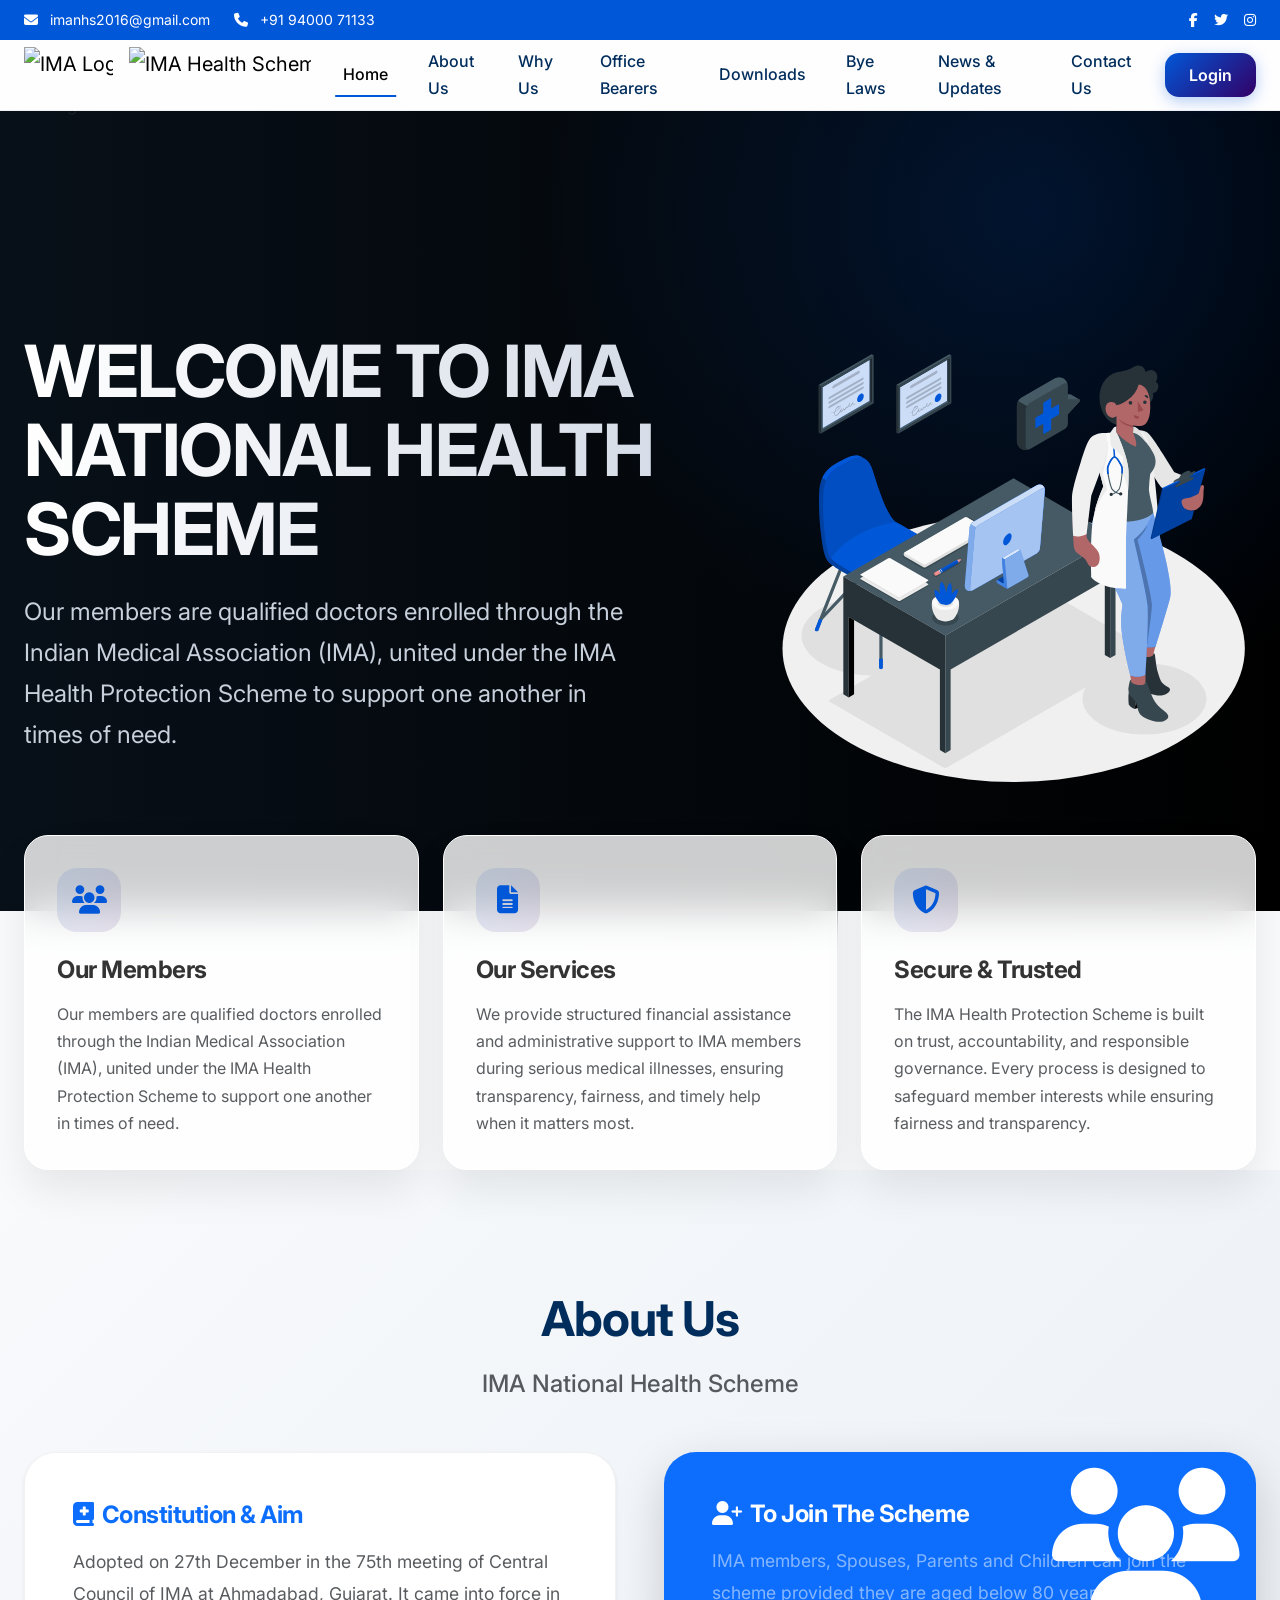
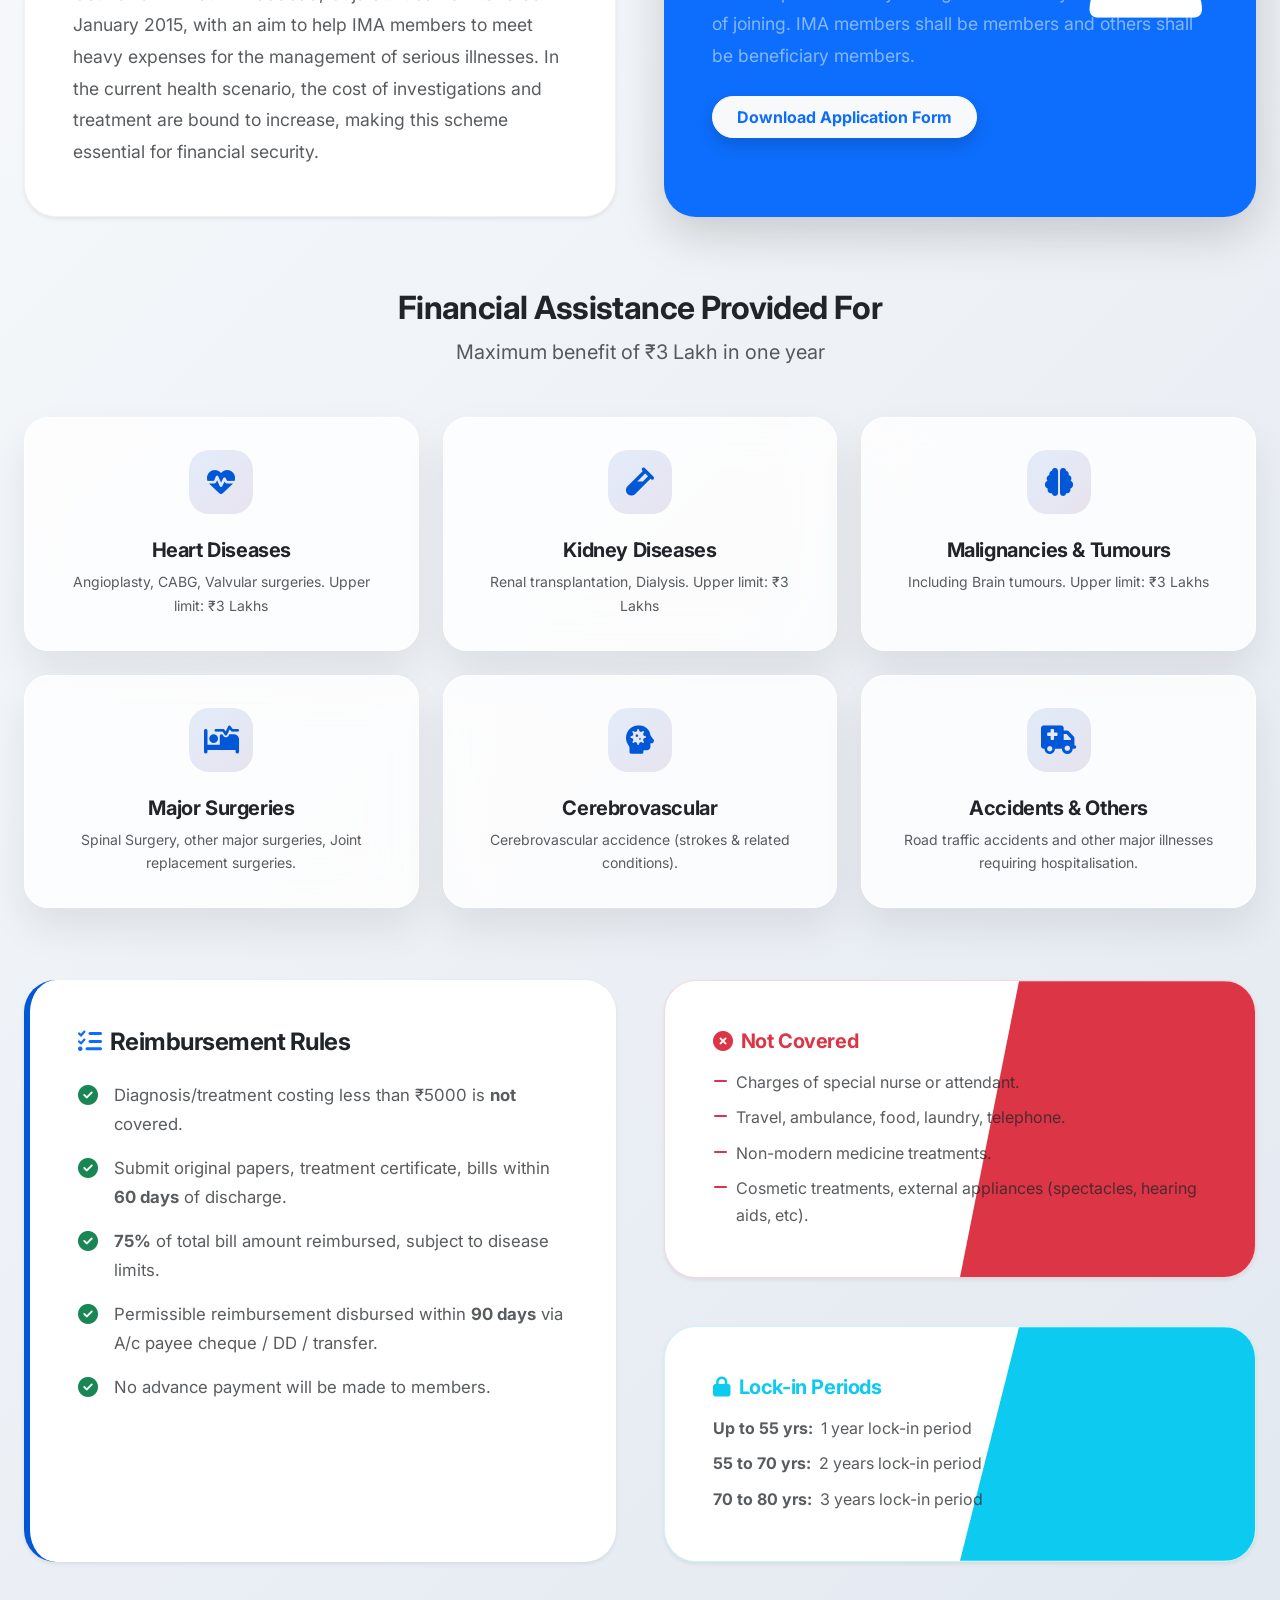
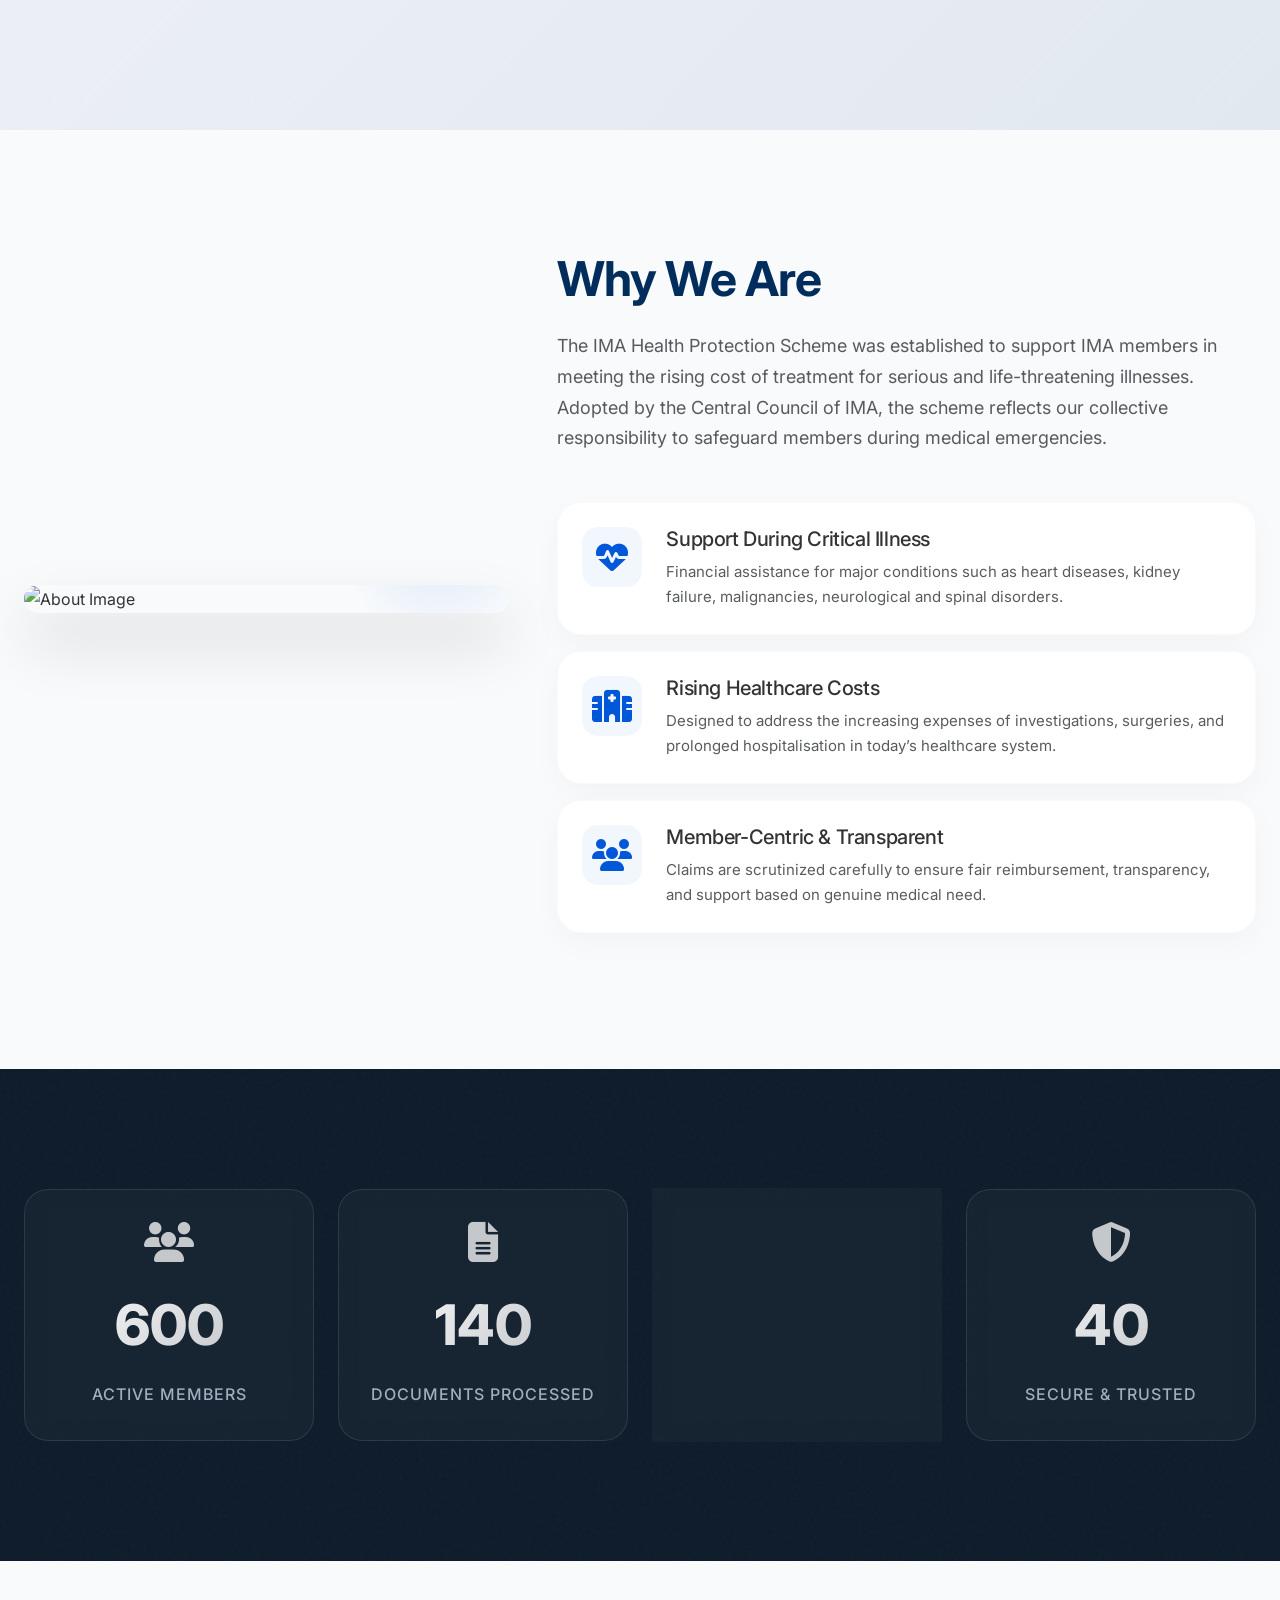
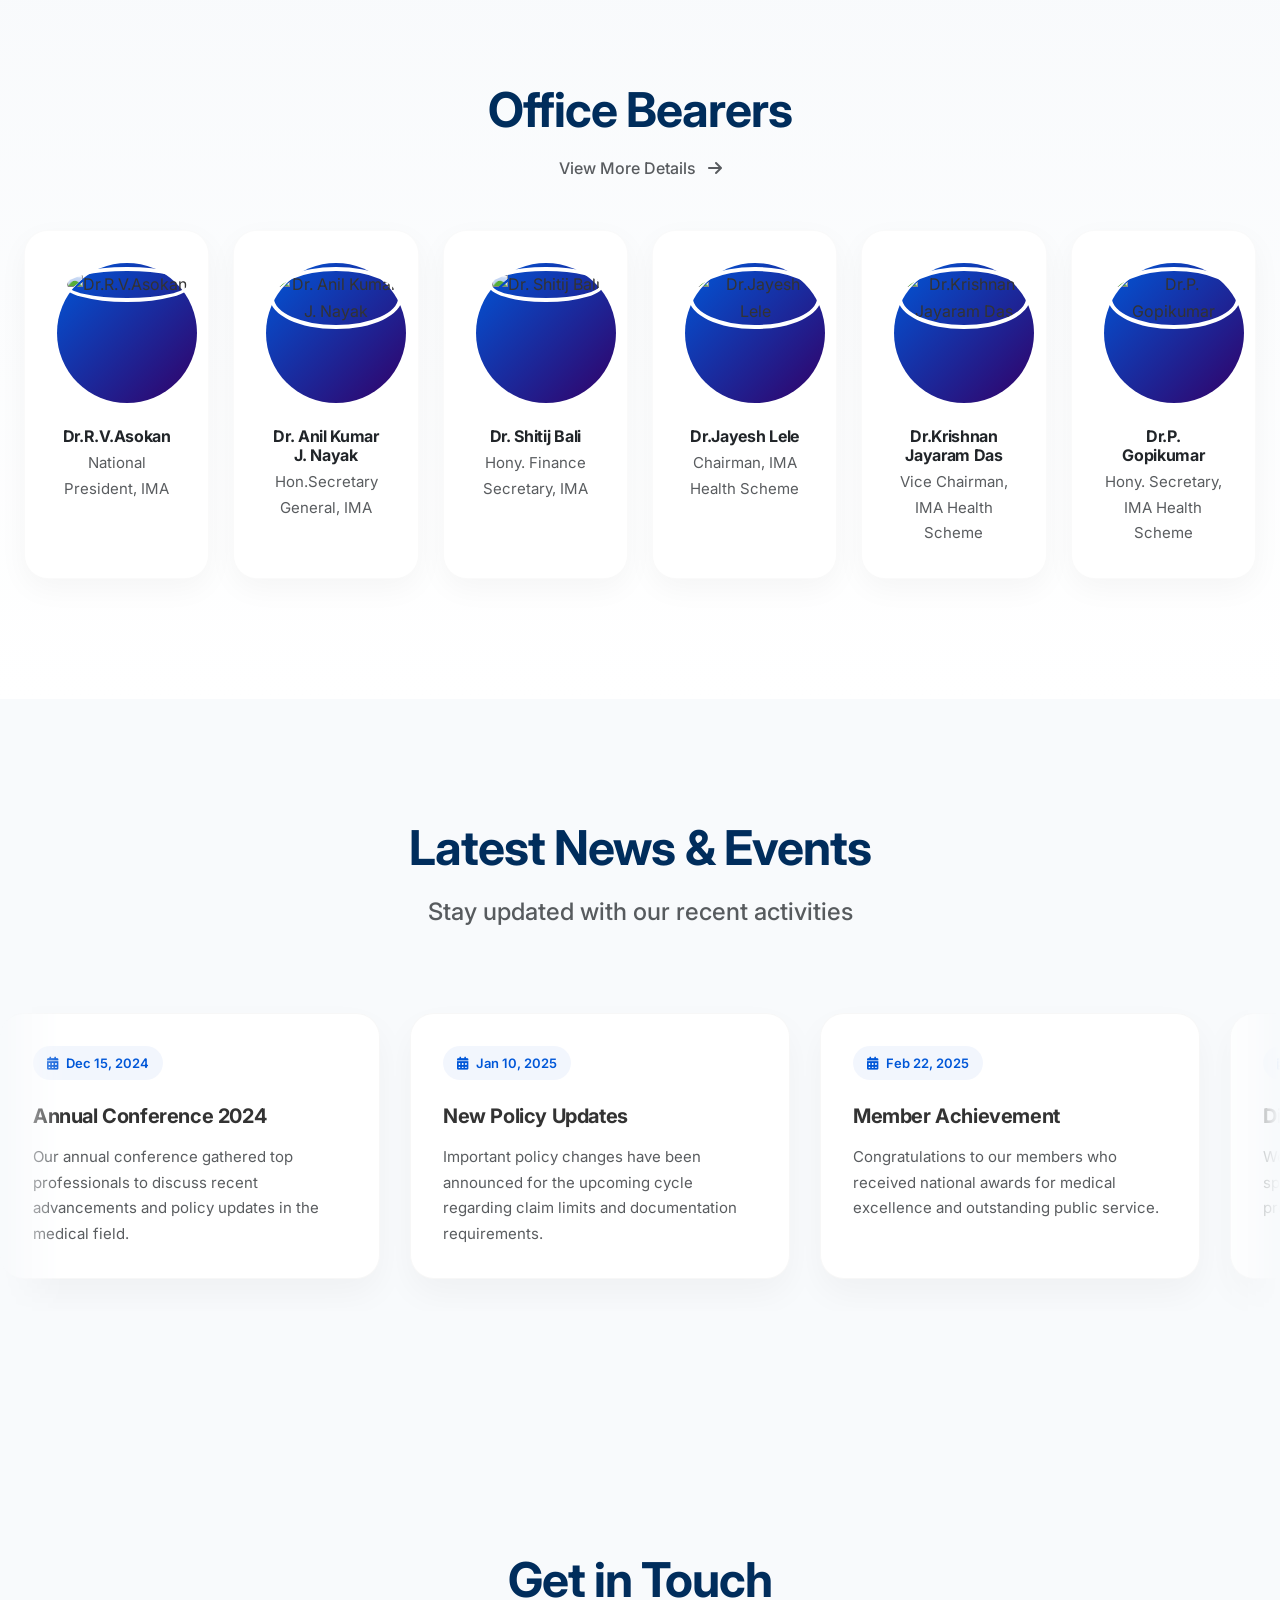
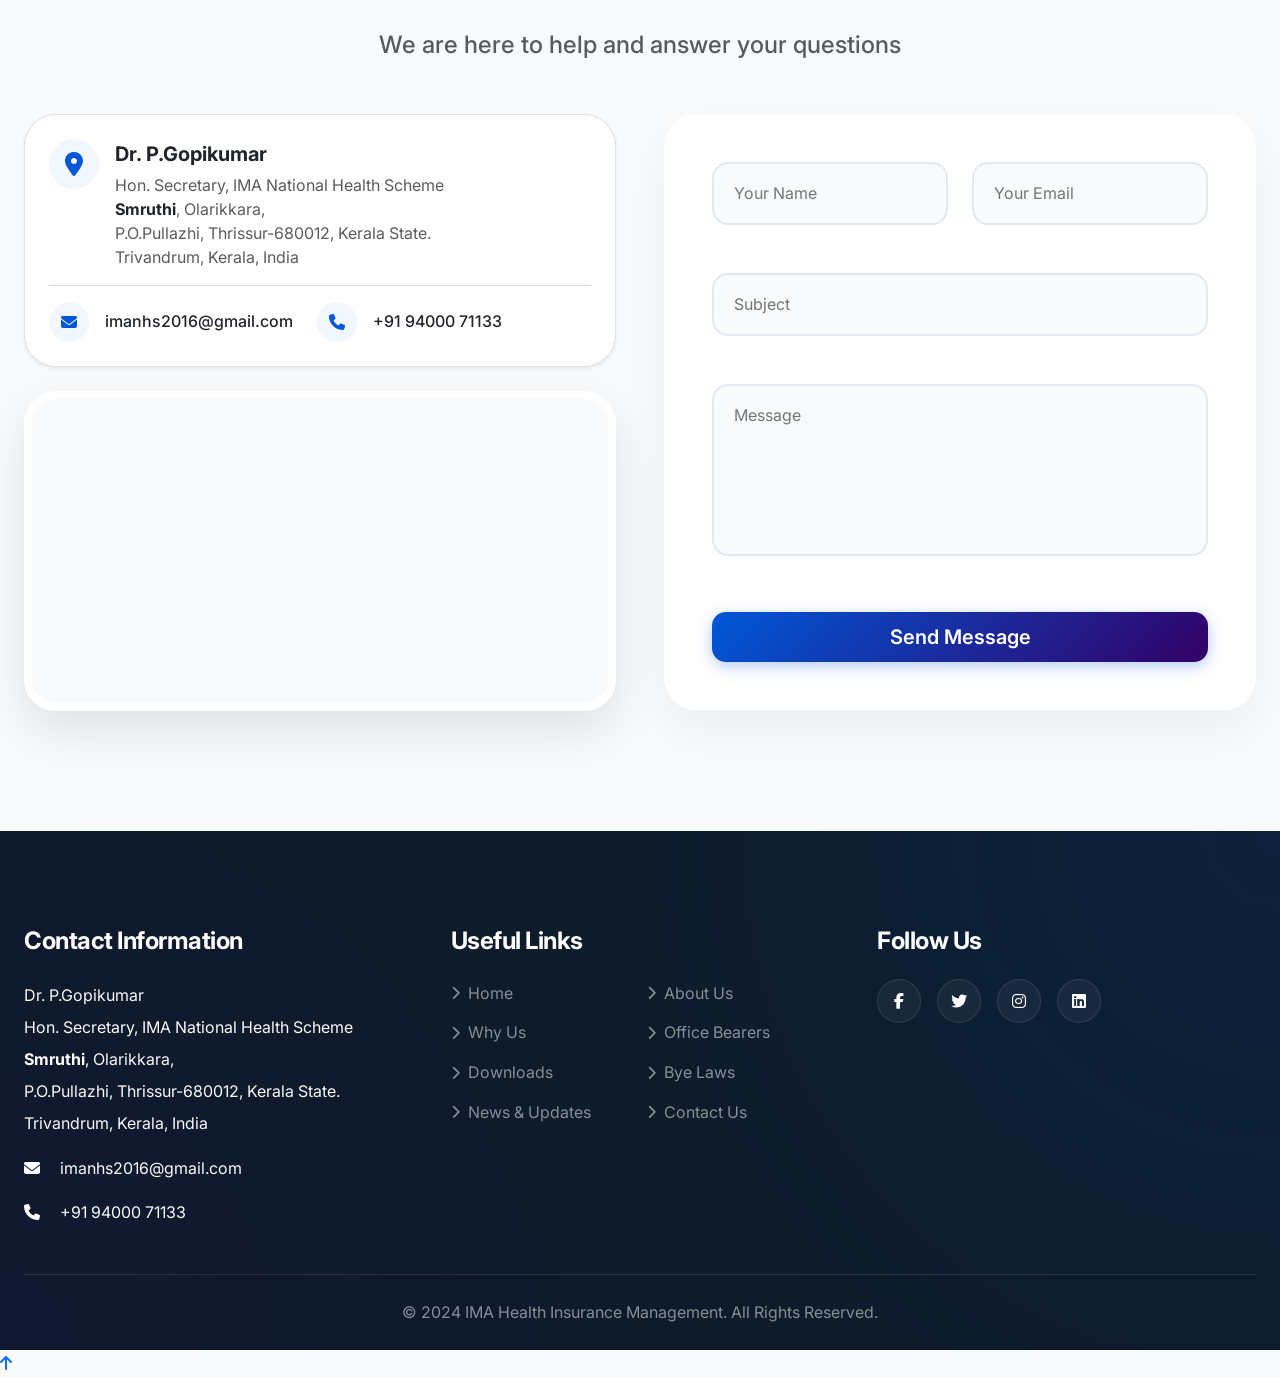
==== commit 4f471a13: "feat: Add favicon" ====
--- a/index.html
+++ b/index.html
@@ -4,6 +4,7 @@
     <meta charset="UTF-8">
     <title>IMA Health Protection Scheme</title>
     <meta name="viewport" content="width=device-width, initial-scale=1">
+    <link rel="icon" type="image/webp" href="assets/imgi_1_top_logo_1.webp">
     
     <!-- SEO Meta Tags -->
     <meta name="description" content="The IMA National Health Scheme provides a comprehensive health protection and welfare scheme for Indian Medical Association members. Access claim management, guidelines, and member services.">
@@ -610,6 +611,11 @@
     </div>
 </footer>
 
+<!-- Scroll to Top Button -->
+<a href="#" class="scroll-to-top" id="scrollToTop" title="Go to top">
+    <i class="fa fa-arrow-up"></i>
+</a>
+
 <script src="https://cdn.jsdelivr.net/npm/bootstrap@5.3.2/dist/js/bootstrap.bundle.min.js"></script>
 <script>
 document.addEventListener("DOMContentLoaded", () => {
@@ -793,6 +799,26 @@
             }
         });
     }
+
+    // Scroll to Top Button Logic
+    const scrollToTopBtn = document.getElementById('scrollToTop');
+    if (scrollToTopBtn) {
+        window.addEventListener('scroll', () => {
+            if (window.scrollY > 300) {
+                scrollToTopBtn.classList.add('show');
+            } else {
+                scrollToTopBtn.classList.remove('show');
+            }
+        });
+
+        scrollToTopBtn.addEventListener('click', (e) => {
+            e.preventDefault();
+            window.scrollTo({
+                top: 0,
+                behavior: 'smooth'
+            });
+        });
+    }
 });
 </script>
 </body>
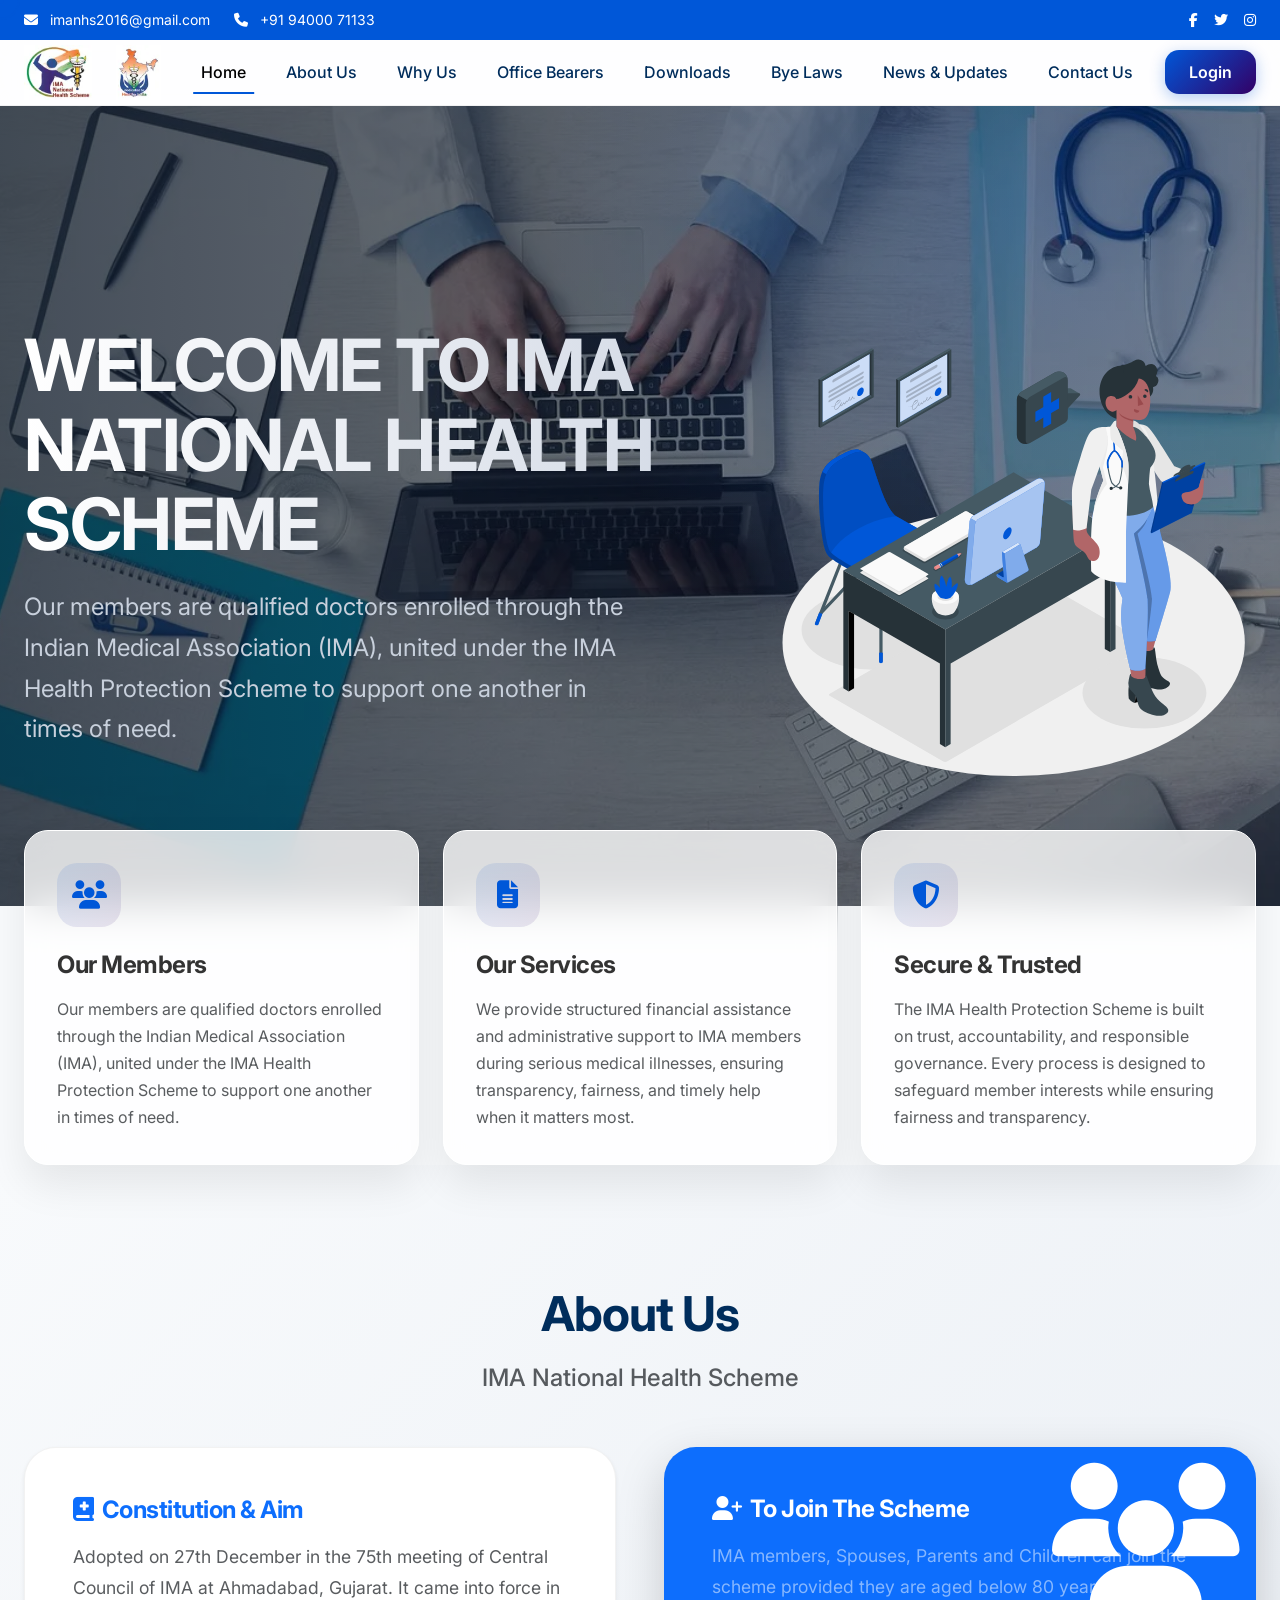
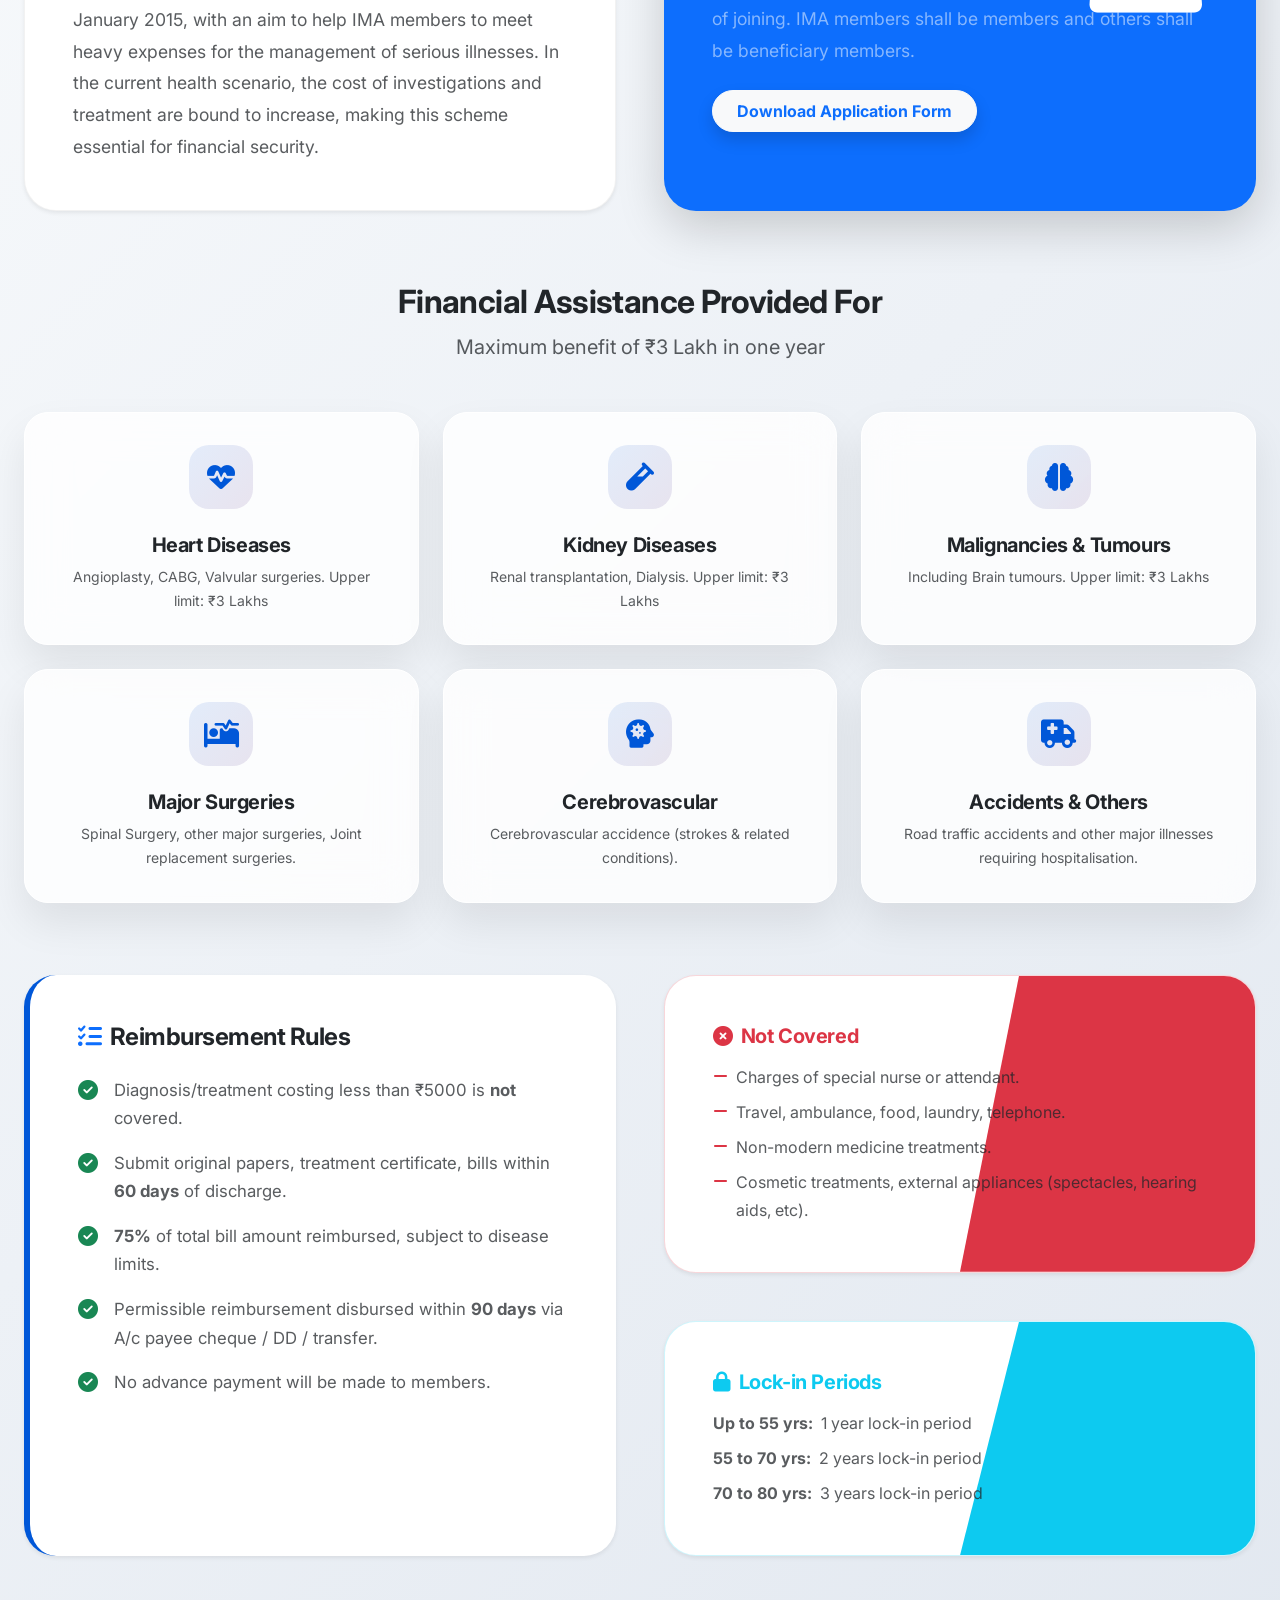
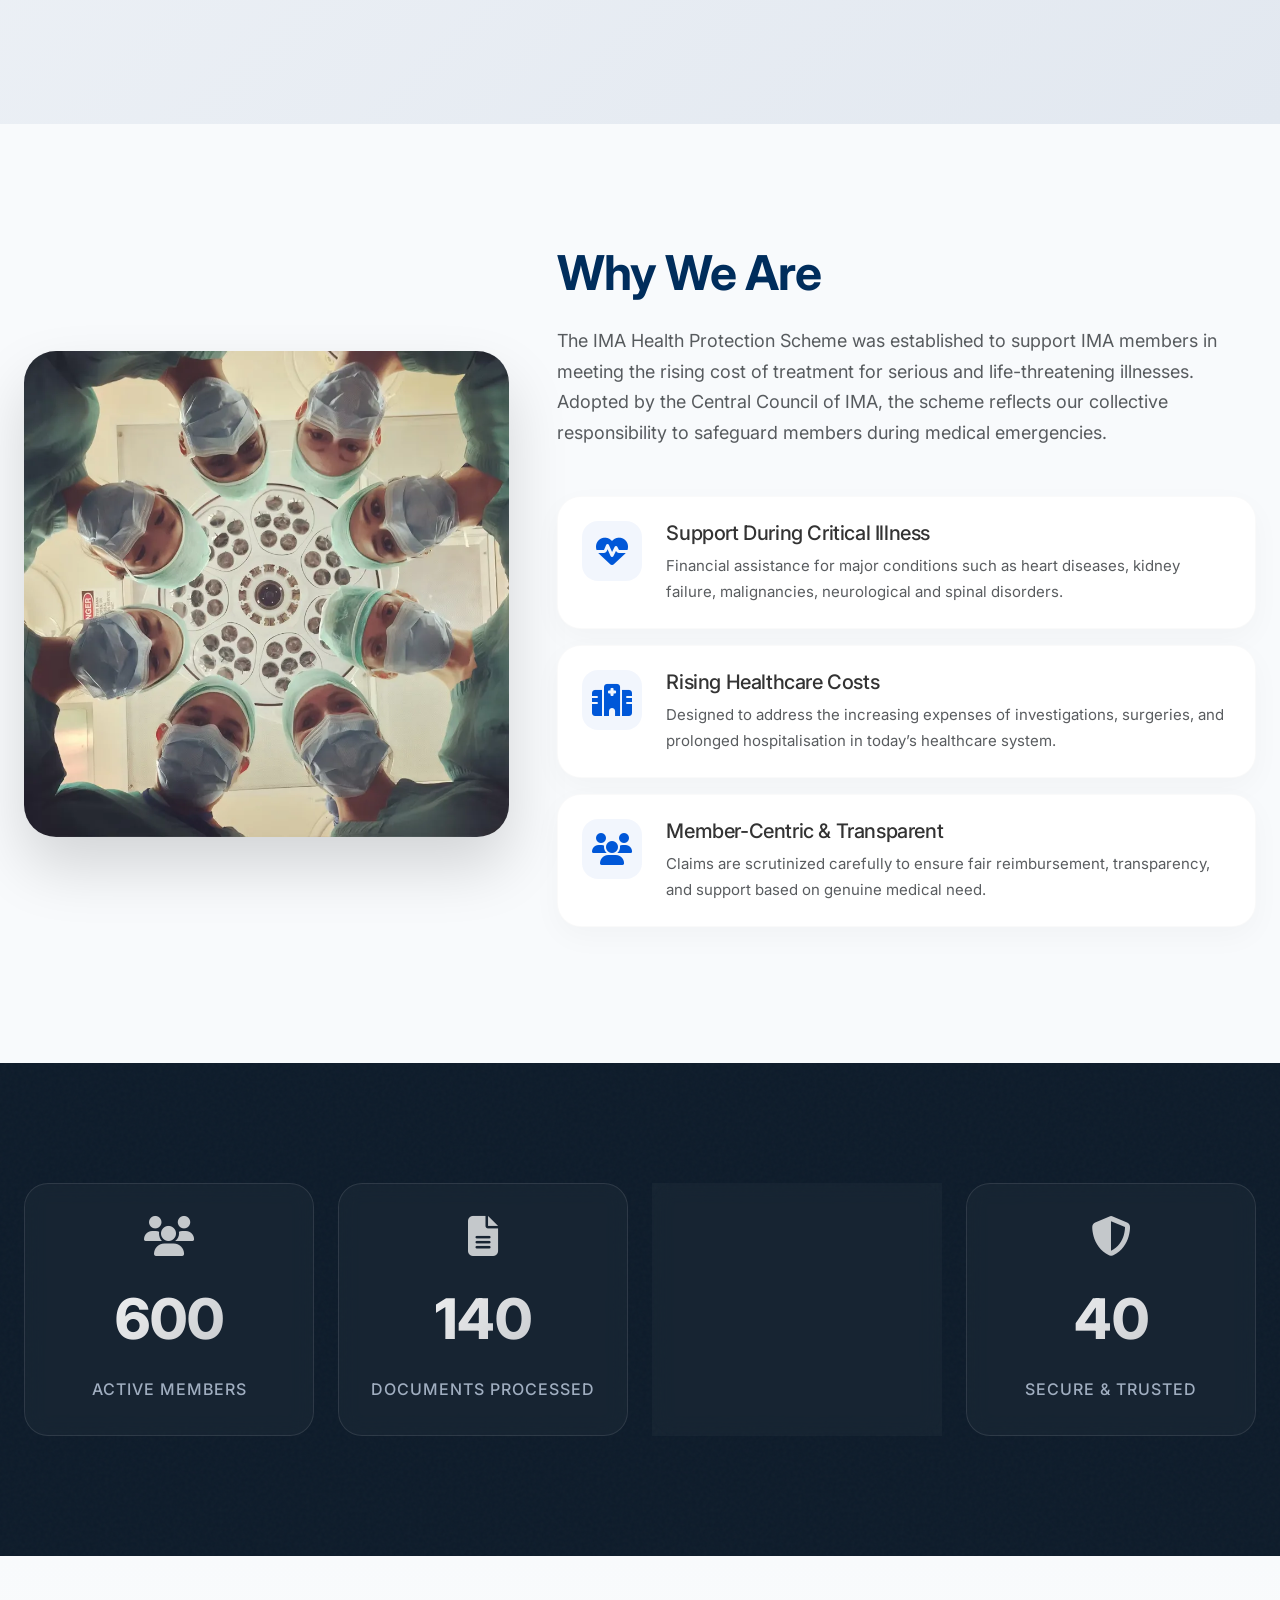
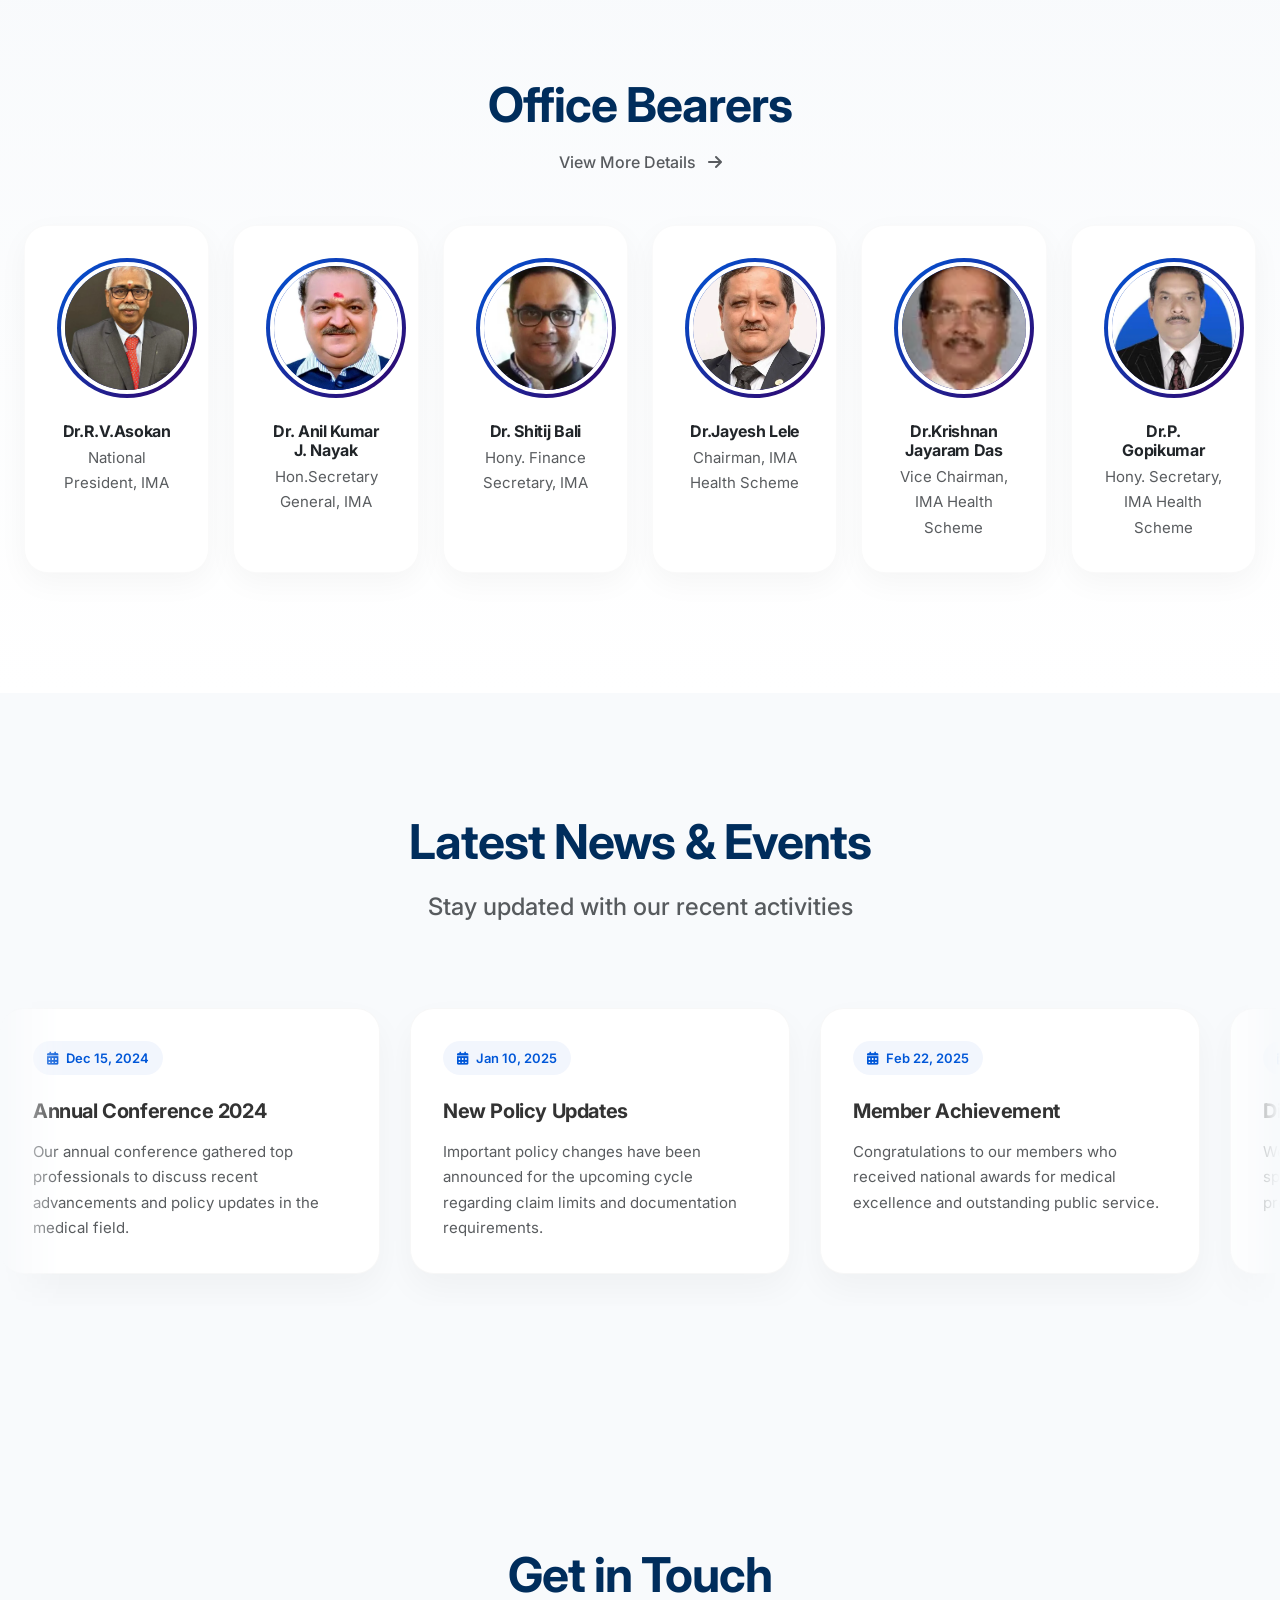
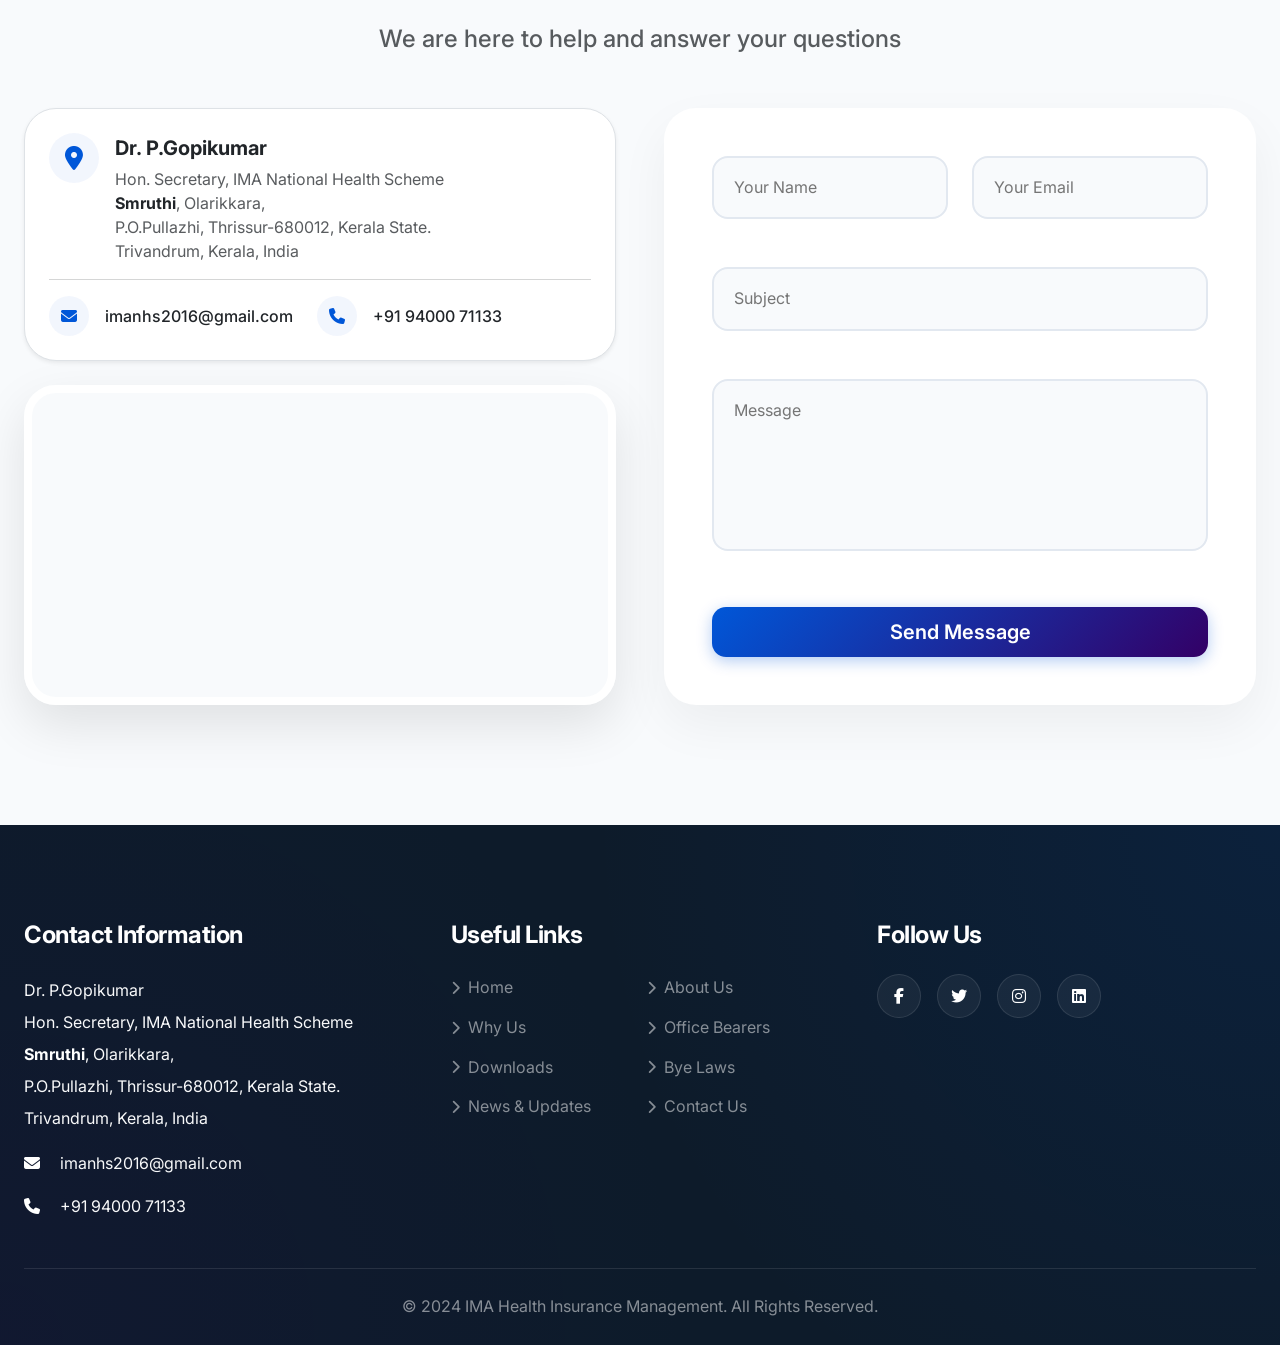
==== commit 451fed3e: "Changed all the imges to webp images" ====
--- a/index.html
+++ b/index.html
@@ -57,8 +57,8 @@
     <div class="container container-max">
         <nav class="navbar navbar-expand-lg navbar-light p-0">
             <a class="navbar-brand d-flex align-items-center gap-3 cursor-hover" data-text="HOME" href="https://leoninedigital.com/">
-                <img src="https://leoninedigital.com/assets/images/logo.png" height="55" alt="IMA Logo" style="transition: transform 0.3s">
-                <img src="https://leoninedigital.com/assets/images/logo_2.png" height="55" alt="IMA Health Scheme" style="transition: transform 0.3s">
+                <img src="assets/imgi_1_top_logo_1.webp" height="55" alt="IMA Logo" style="transition: transform 0.3s">
+                <img src="assets/imgi_2_top_logo_2.webp" height="55" alt="IMA Health Scheme" style="transition: transform 0.3s">
             </a>
 
             <button class="navbar-toggler border-0 shadow-none" type="button" data-bs-toggle="collapse" data-bs-target="#mainNavbar" aria-controls="mainNavbar" aria-expanded="false" aria-label="Toggle navigation">
@@ -84,7 +84,7 @@
 
 <!-- Hero Section -->
 <section class="hero-premium" id="home">
-    <img src="https://cdn.pixabay.com/photo/2016/01/19/15/05/computer-1149148_1280.jpg" alt="Hero Background" class="hero-bg-img">
+    <img src="assets/img/hero-section.webp" alt="Hero Background" class="hero-bg-img">
     <div class="hero-gradient-overlay"></div>
     <div class="hero-mesh"></div>
     
@@ -261,7 +261,7 @@
         <div class="row align-items-center g-5">
             <div class="col-lg-5 reveal">
                 <div class="about-img-wrapper cursor-hover" data-text="EXPLORE">
-                    <img src="https://images.unsplash.com/photo-1579684385127-1ef15d508118?q=80&w=880&auto=format&fit=crop&ixlib=rb-4.1.0&ixid=M3wxMjA3fDB8MHxwaG90by1wYWdlfHx8fGVufDB8fHx8fA%3D%3D" alt="About Image">
+                    <img src="assets/img/why-us.webp" alt="About Image">
                     <div class="about-shape"></div>
                 </div>
             </div>
@@ -346,7 +346,7 @@
             <div class="col-12 col-sm-6 col-lg-2 reveal" style="transition-delay: 100ms">
                 <div class="team-card-premium cursor-hover" data-text="VIEW">
                     <div class="team-img-wrapper">
-                        <img src="https://leoninedigital.com/assets/images/members/m1.jpeg" alt="Dr.R.V.Asokan">
+                        <img src="assets/img/imgi_3_Dr.R.V.Asokan.webp" alt="Dr.R.V.Asokan">
                     </div>
                     <h6 class="fw-bold text-dark mb-1">Dr.R.V.Asokan</h6>
                     <p class="small-text text-muted mb-0">National President, IMA</p>
@@ -356,7 +356,7 @@
             <div class="col-12 col-sm-6 col-lg-2 reveal" style="transition-delay: 200ms">
                 <div class="team-card-premium cursor-hover" data-text="VIEW">
                     <div class="team-img-wrapper">
-                        <img src="https://leoninedigital.com/assets/images/members/m2.jpeg" alt="Dr. Anil Kumar J. Nayak">
+                        <img src="assets/img/imgi_4_Dr.%20Anil%20Kumar%20J.%20Nayak.webp" alt="Dr. Anil Kumar J. Nayak">
                     </div>
                     <h6 class="fw-bold text-dark mb-1">Dr. Anil Kumar J. Nayak</h6>
                     <p class="small-text text-muted mb-0">Hon.Secretary General, IMA</p>
@@ -366,7 +366,7 @@
             <div class="col-12 col-sm-6 col-lg-2 reveal" style="transition-delay: 300ms">
                 <div class="team-card-premium cursor-hover" data-text="VIEW">
                     <div class="team-img-wrapper">
-                        <img src="https://leoninedigital.com/assets/images/members/m3.jpg" alt="Dr. Shitij Bali">
+                        <img src="assets/img/imgi_5_Dr.%20Shitij%20Bali.webp" alt="Dr. Shitij Bali">
                     </div>
                     <h6 class="fw-bold text-dark mb-1">Dr. Shitij Bali</h6>
                     <p class="small-text text-muted mb-0">Hony. Finance Secretary, IMA</p>
@@ -376,7 +376,7 @@
             <div class="col-12 col-sm-6 col-lg-2 reveal" style="transition-delay: 400ms">
                 <div class="team-card-premium cursor-hover" data-text="VIEW">
                     <div class="team-img-wrapper">
-                        <img src="https://leoninedigital.com/assets/images/members/m4.jpg" alt="Dr.Jayesh Lele">
+                        <img src="assets/img/imgi_6_Dr.Jayesh%20Lele.webp" alt="Dr.Jayesh Lele">
                     </div>
                     <h6 class="fw-bold text-dark mb-1">Dr.Jayesh Lele</h6>
                     <p class="small-text text-muted mb-0">Chairman, IMA Health Scheme</p>
@@ -386,7 +386,7 @@
             <div class="col-12 col-sm-6 col-lg-2 reveal" style="transition-delay: 500ms">
                 <div class="team-card-premium cursor-hover" data-text="VIEW">
                     <div class="team-img-wrapper">
-                        <img src="https://leoninedigital.com/assets/images/members/m5.jpg" alt="Dr.Krishnan Jayaram Das">
+                        <img src="assets/img/imgi_7_jayaram.webp" alt="Dr.Krishnan Jayaram Das">
                     </div>
                     <h6 class="fw-bold text-dark mb-1">Dr.Krishnan Jayaram Das</h6>
                     <p class="small-text text-muted mb-0">Vice Chairman, IMA Health Scheme</p>
@@ -396,7 +396,7 @@
             <div class="col-12 col-sm-6 col-lg-2 reveal" style="transition-delay: 600ms">
                 <div class="team-card-premium cursor-hover" data-text="VIEW">
                     <div class="team-img-wrapper">
-                        <img src="https://leoninedigital.com/assets/images/members/m6.jpg" alt="Dr.P. Gopikumar">
+                        <img src="assets/img/imgi_8_Dr.P.%20Gopikumar.webp" alt="Dr.P. Gopikumar">
                     </div>
                     <h6 class="fw-bold text-dark mb-1">Dr.P. Gopikumar</h6>
                     <p class="small-text text-muted mb-0">Hony. Secretary, IMA Health Scheme</p>
--- a/css/premium.css
+++ b/css/premium.css
@@ -735,3 +735,40 @@
     .section-heading { font-size: 28px; }
     .hero-subtitle { font-size: 16px; }
 }
+
+/* Scroll to Top Button */
+.scroll-to-top {
+    position: fixed;
+    bottom: 30px;
+    right: 30px;
+    width: 50px;
+    height: 50px;
+    background: var(--primary);
+    color: white;
+    border-radius: 50%;
+    display: flex;
+    align-items: center;
+    justify-content: center;
+    font-size: 20px;
+    box-shadow: 0 4px 15px rgba(0, 0, 0, 0.2);
+    cursor: pointer;
+    z-index: 999;
+    opacity: 0;
+    visibility: hidden;
+    transform: translateY(20px);
+    transition: all 0.3s cubic-bezier(0.4, 0, 0.2, 1);
+    text-decoration: none;
+}
+
+.scroll-to-top:hover {
+    background: var(--purple);
+    color: white;
+    transform: translateY(-5px) scale(1.05);
+    box-shadow: 0 8px 25px rgba(51, 0, 102, 0.3);
+}
+
+.scroll-to-top.show {
+    opacity: 1;
+    visibility: visible;
+    transform: translateY(0);
+}
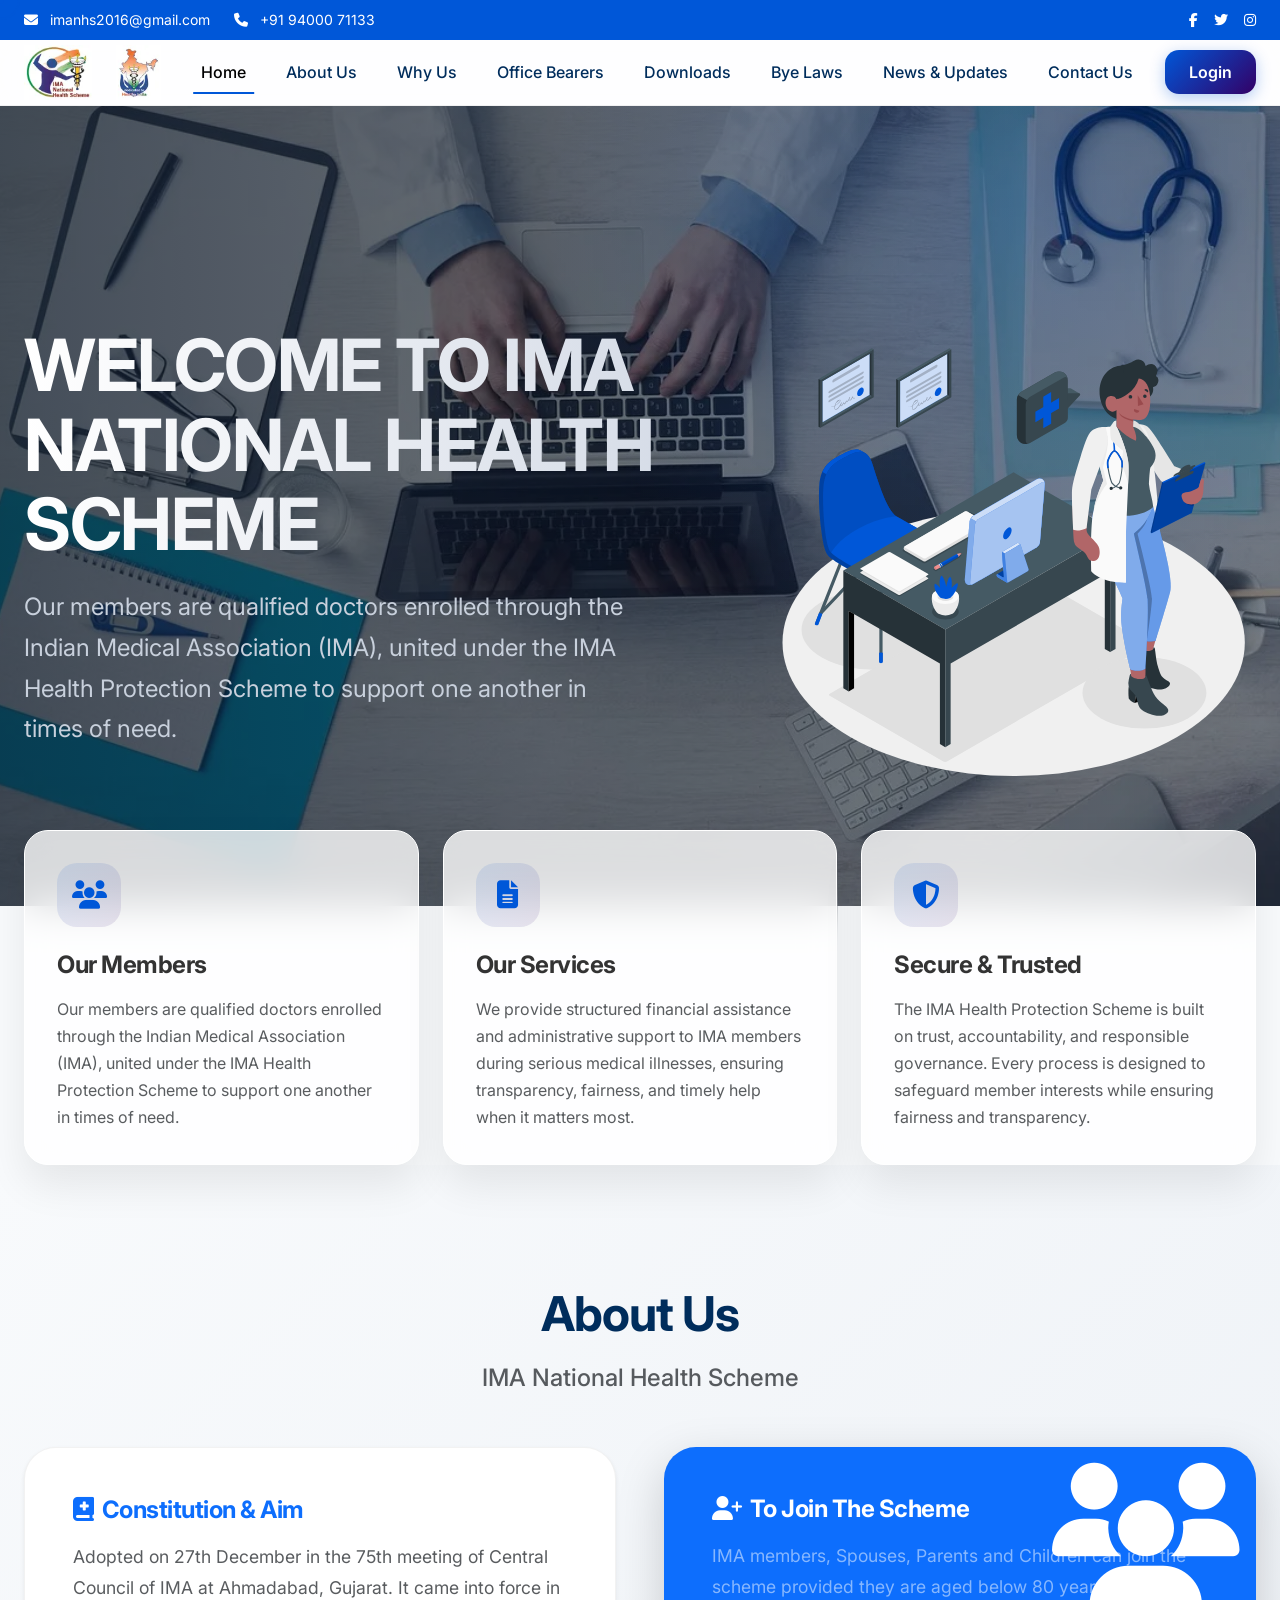
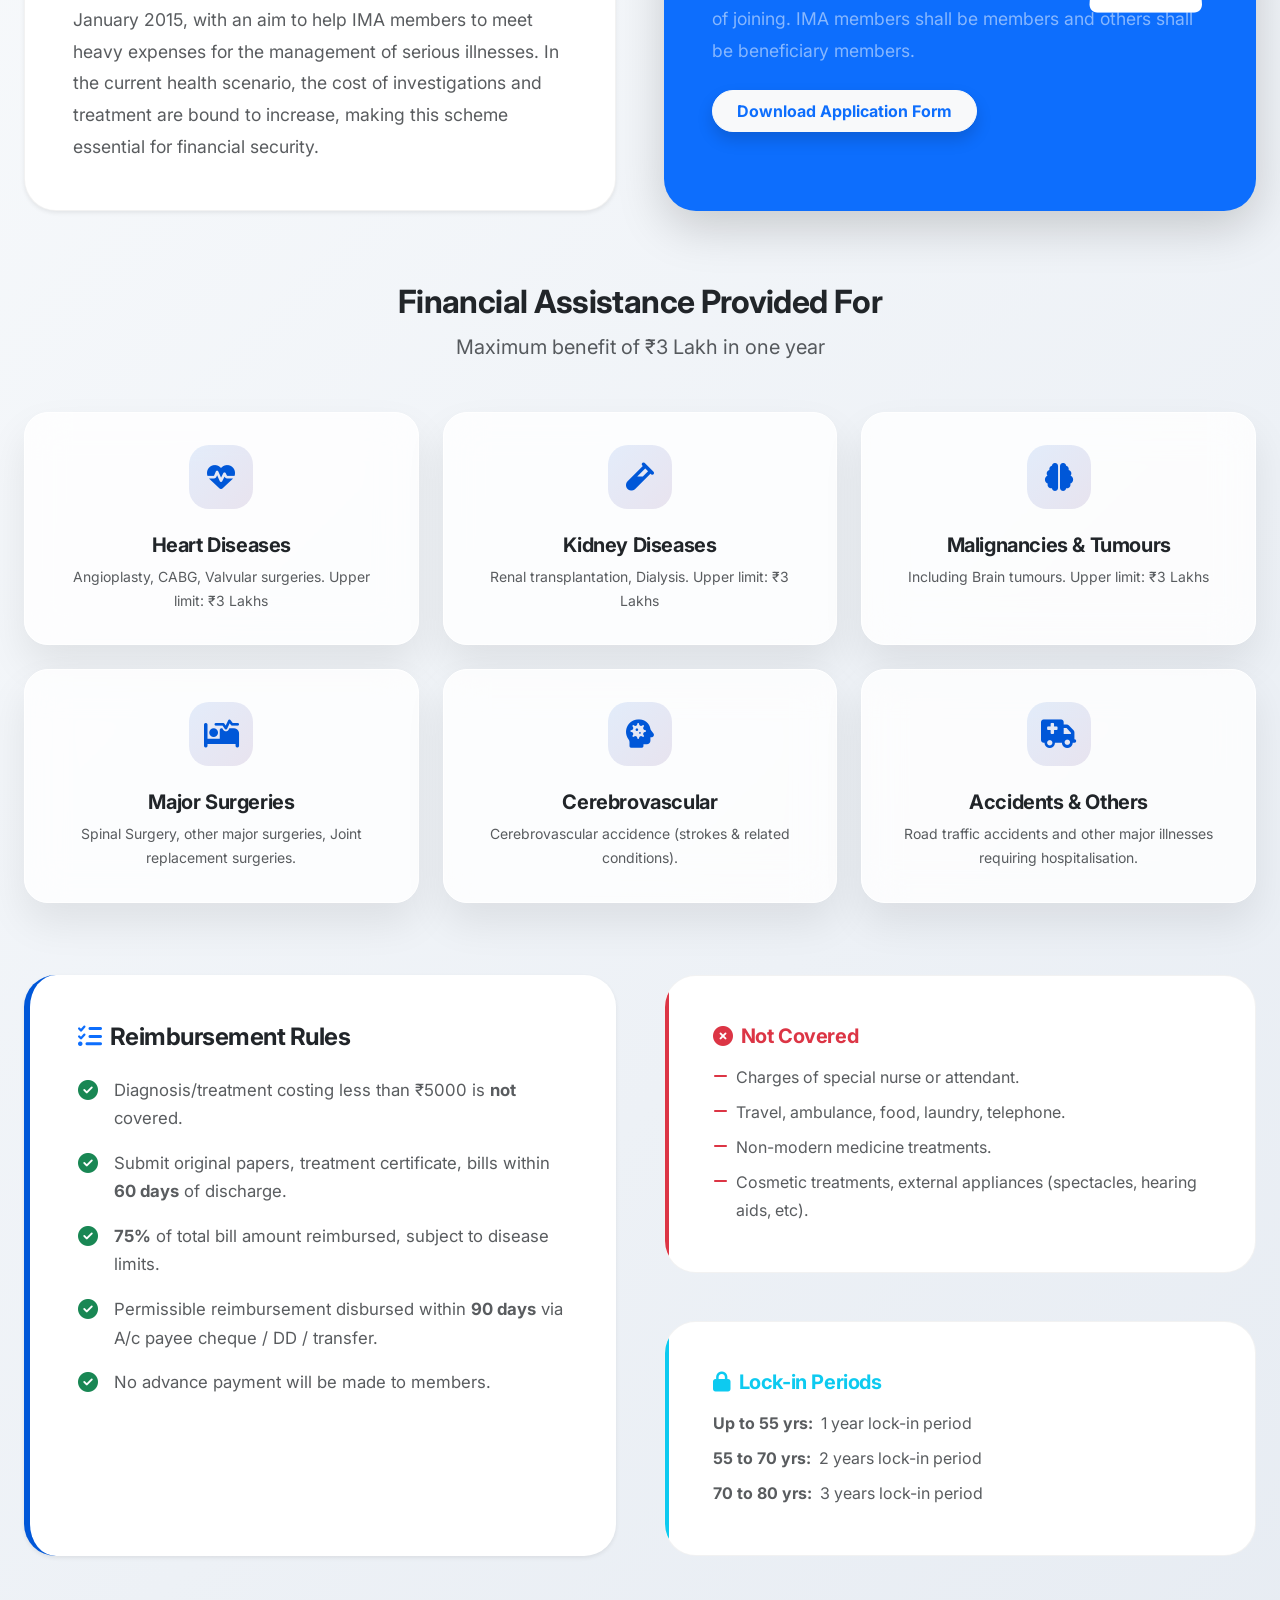
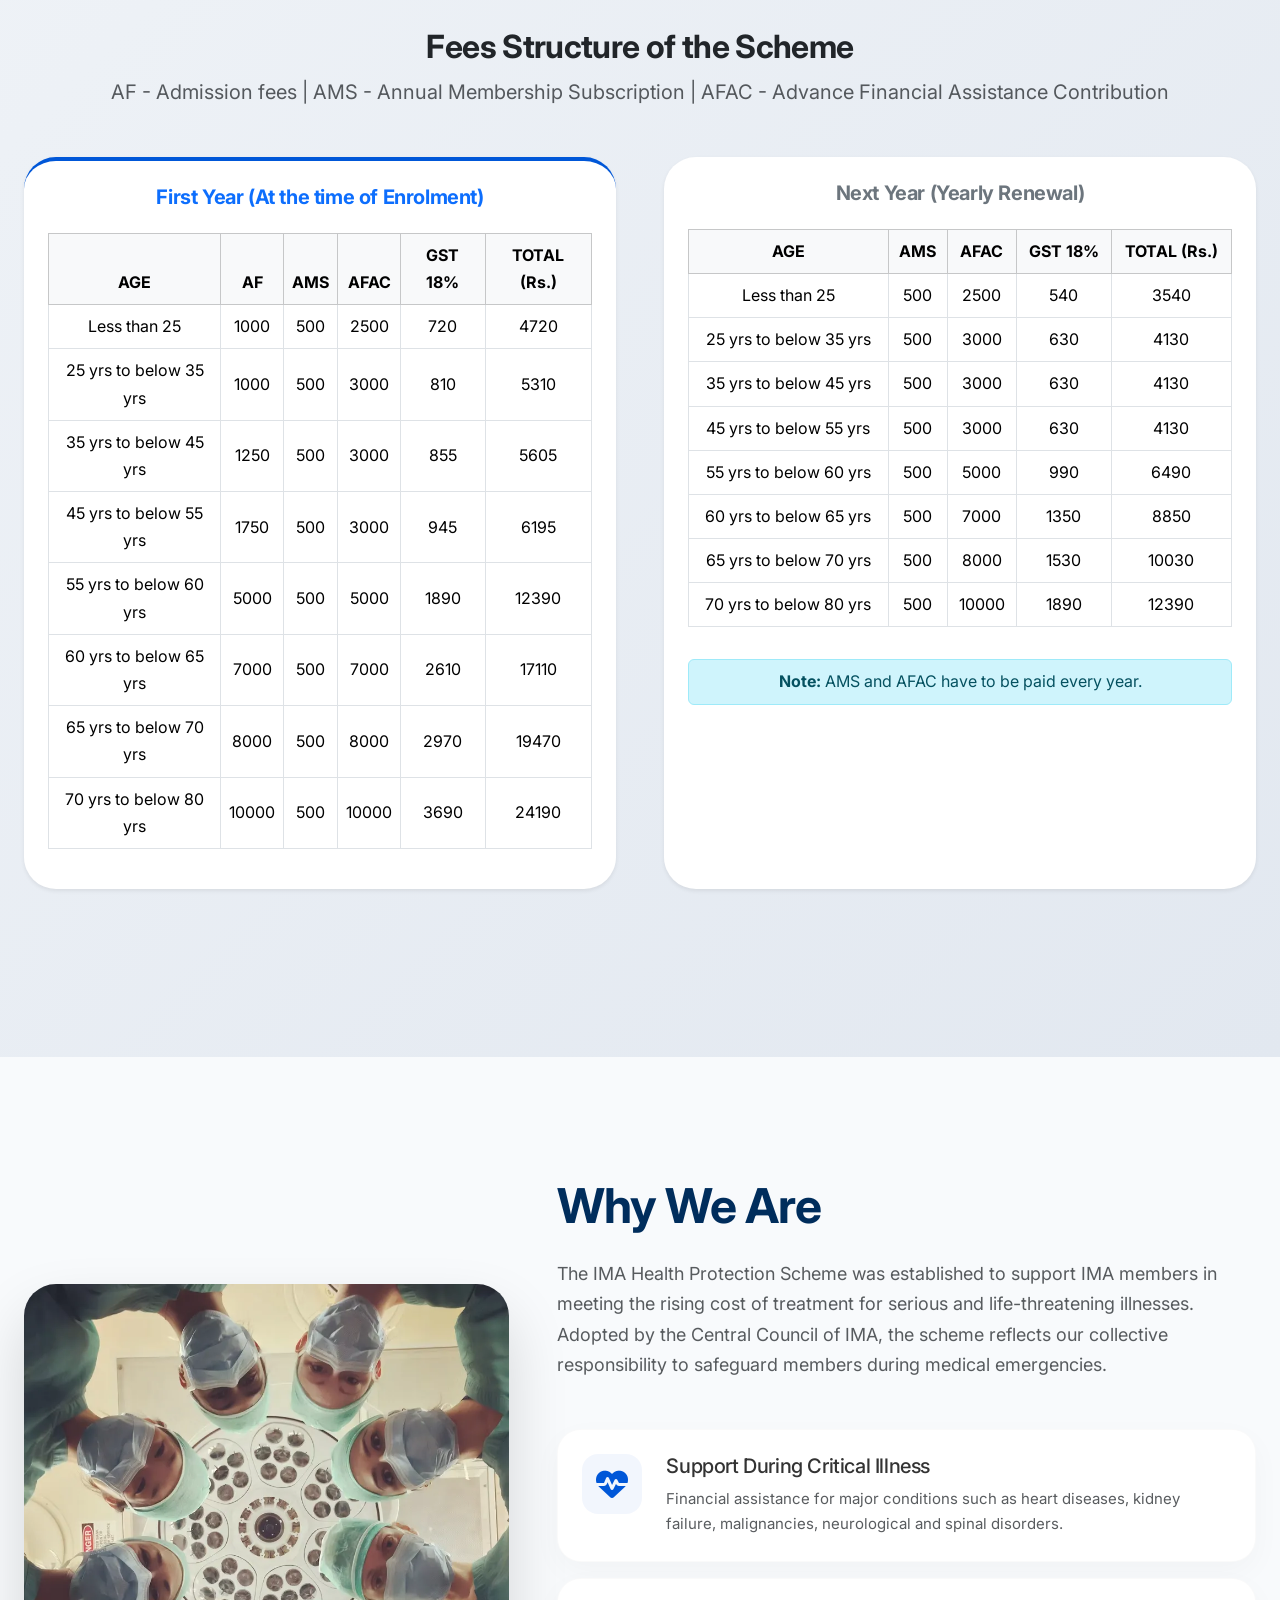
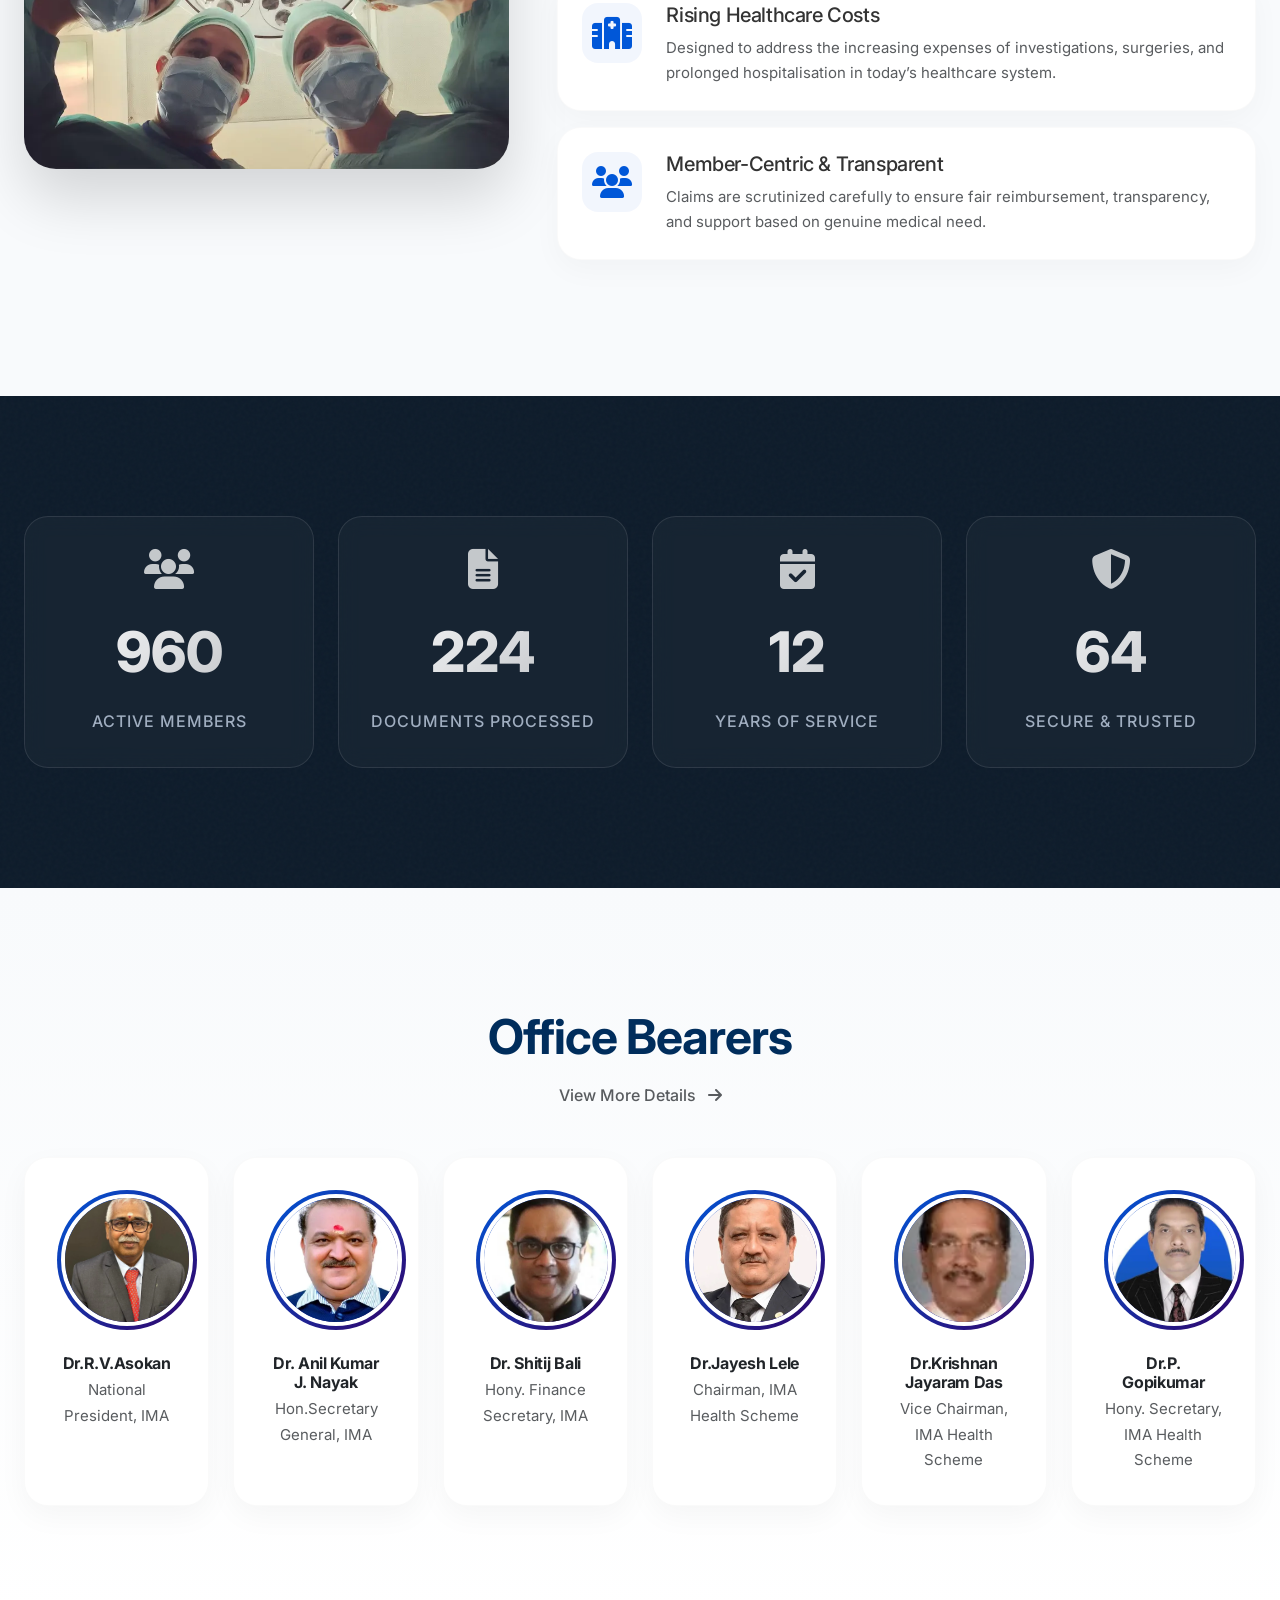
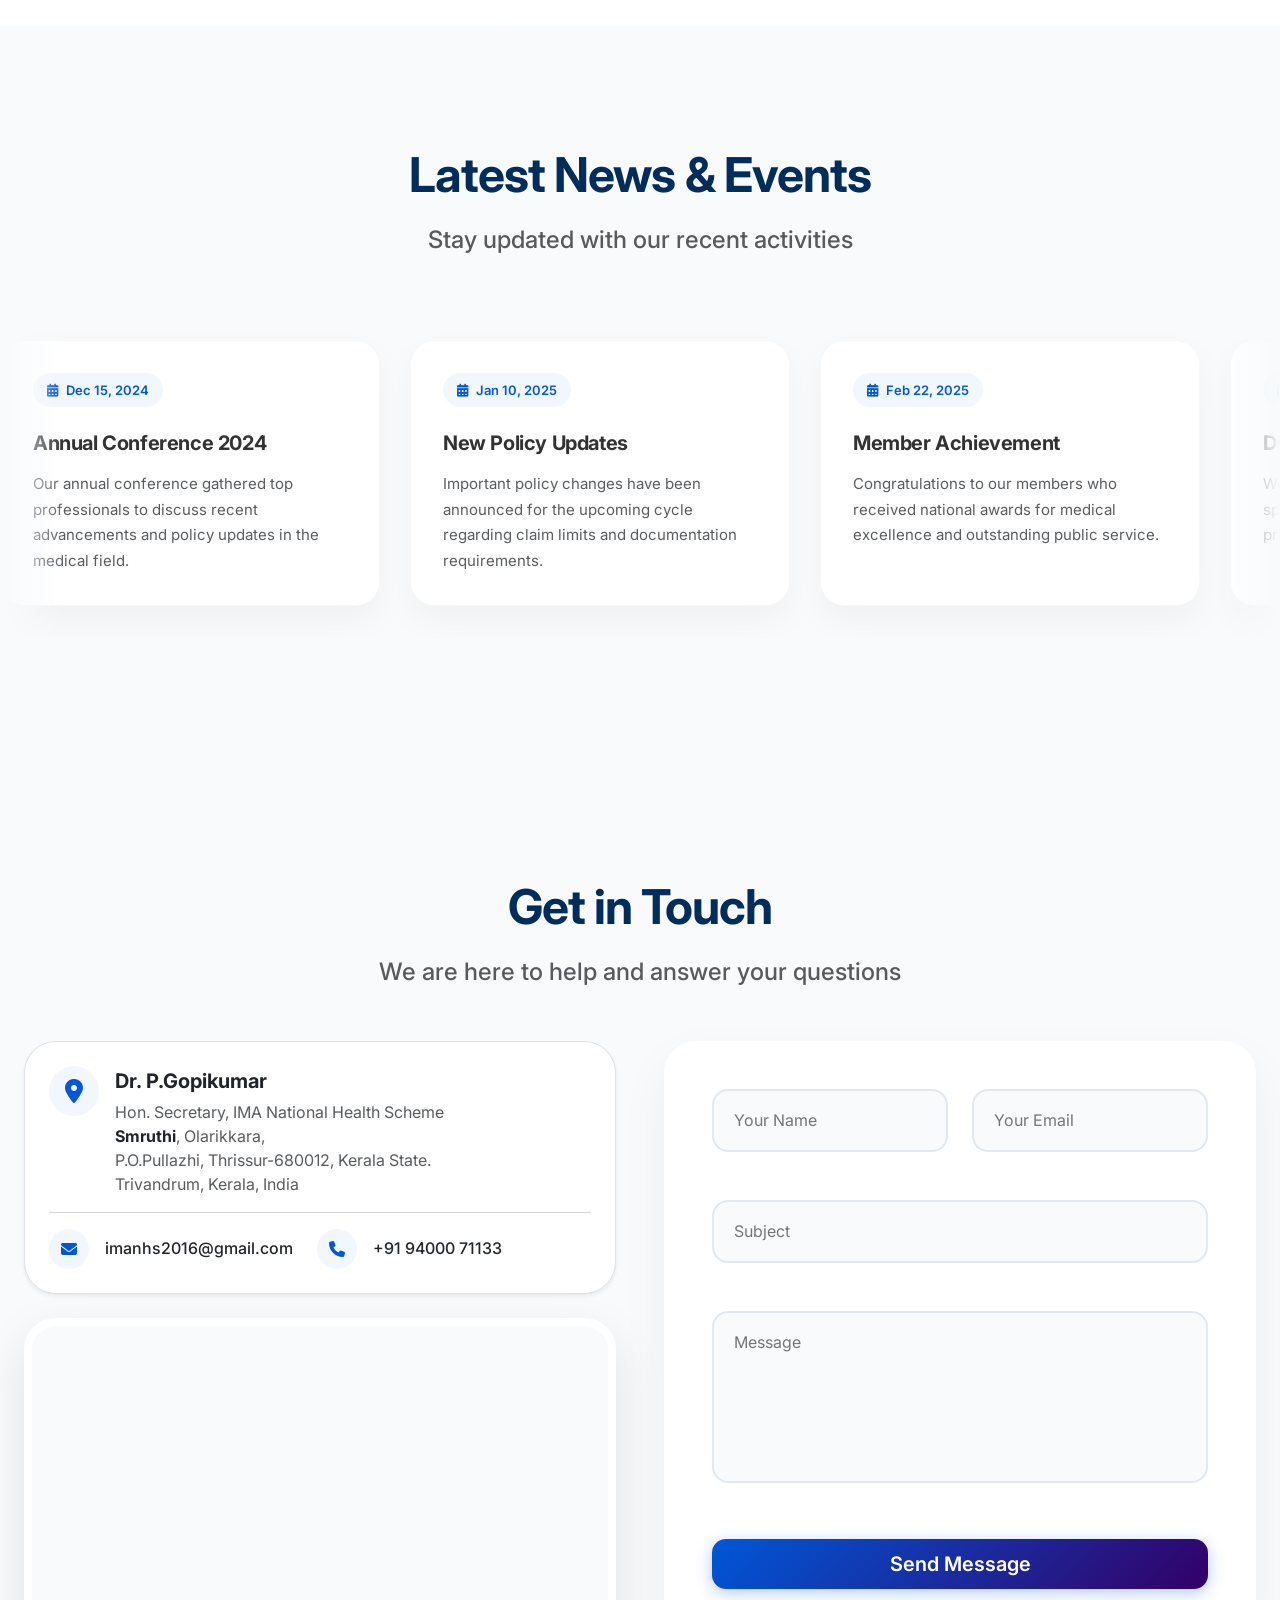
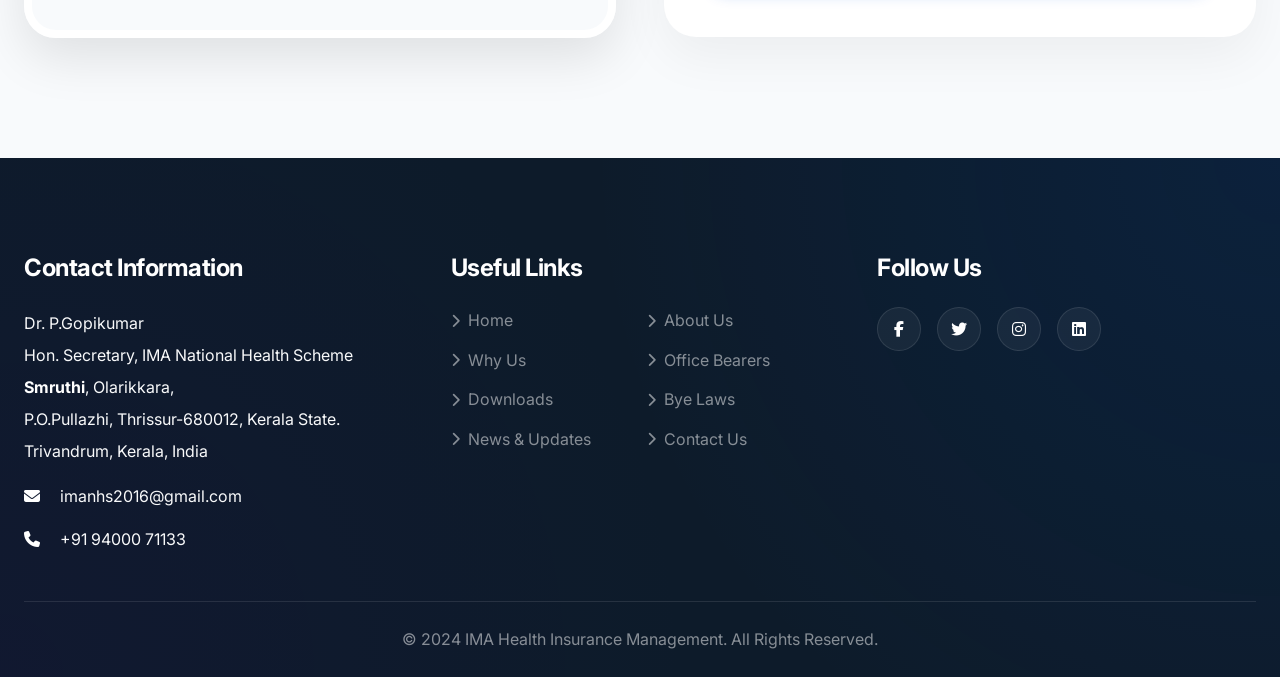
==== commit fdde04cf: "Changed the  desing in about section" ====
--- a/index.html
+++ b/index.html
@@ -226,8 +226,7 @@
             <div class="col-lg-6 reveal" style="transition-delay: 100ms">
                 <div class="row g-5 h-100">
                     <div class="col-12">
-                        <div class="p-5 shadow-sm bg-white position-relative overflow-hidden h-100" style="border-radius: var(--br-section); border: 1px solid rgba(220, 53, 69, 0.2);">
-                            <div class="position-absolute top-0 end-0 h-100 w-50 bg-danger opacity-10" style="clip-path: polygon(20% 0%, 100% 0, 100% 100%, 0% 100%);"></div>
+                        <div class="p-5 about-info-card danger h-100">
                             <h5 class="fw-bold mb-3 text-danger position-relative z-1"><i class="fa fa-times-circle me-2"></i>Not Covered</h5>
                             <ul class="list-unstyled text-muted d-flex flex-column gap-2 mb-0 position-relative z-1">
                                 <li class="d-flex align-items-start gap-2"><i class="fa fa-minus text-danger mt-1"></i> Charges of special nurse or attendant.</li>
@@ -238,8 +237,7 @@
                         </div>
                     </div>
                     <div class="col-12">
-                        <div class="p-5 shadow-sm bg-white position-relative overflow-hidden h-100" style="border-radius: var(--br-section); border: 1px solid rgba(13, 202, 240, 0.2);">
-                            <div class="position-absolute top-0 end-0 h-100 w-50 bg-info opacity-10" style="clip-path: polygon(20% 0%, 100% 0, 100% 100%, 0% 100%);"></div>
+                        <div class="p-5 about-info-card info h-100">
                             <h5 class="fw-bold mb-3 text-info position-relative z-1"><i class="fa fa-lock me-2"></i>Lock-in Periods</h5>
                             <ul class="list-unstyled text-muted d-flex flex-column gap-2 mb-0 position-relative z-1">
                                 <li class="d-flex align-items-center gap-2"><strong>Up to 55 yrs:</strong> 1 year lock-in period</li>
@@ -247,6 +245,75 @@
                                 <li class="d-flex align-items-center gap-2"><strong>70 to 80 yrs:</strong> 3 years lock-in period</li>
                             </ul>
                         </div>
+                    </div>
+                </div>
+            </div>
+        </div>
+
+        <div class="text-center mb-5 reveal mt-5 pt-4">
+            <h3 class="fw-bold fs-2 text-dark">Fees Structure of the Scheme</h3>
+            <p class="text-muted fs-5">AF - Admission fees | AMS - Annual Membership Subscription | AFAC - Advance Financial Assistance Contribution</p>
+        </div>
+
+        <div class="row g-5 mb-5">
+            <div class="col-lg-6 reveal">
+                <div class="bg-white p-4 shadow-sm h-100" style="border-radius: var(--br-section); border-top: 4px solid var(--primary);">
+                    <h5 class="fw-bold mb-4 text-primary text-center">First Year (At the time of Enrolment)</h5>
+                    <div class="table-responsive">
+                        <table class="table table-hover table-bordered text-center align-middle">
+                            <thead class="table-light">
+                                <tr>
+                                    <th>AGE</th>
+                                    <th>AF</th>
+                                    <th>AMS</th>
+                                    <th>AFAC</th>
+                                    <th>GST 18%</th>
+                                    <th>TOTAL (Rs.)</th>
+                                </tr>
+                            </thead>
+                            <tbody>
+                                <tr><td>Less than 25</td><td>1000</td><td>500</td><td>2500</td><td>720</td><td>4720</td></tr>
+                                <tr><td>25 yrs to below 35 yrs</td><td>1000</td><td>500</td><td>3000</td><td>810</td><td>5310</td></tr>
+                                <tr><td>35 yrs to below 45 yrs</td><td>1250</td><td>500</td><td>3000</td><td>855</td><td>5605</td></tr>
+                                <tr><td>45 yrs to below 55 yrs</td><td>1750</td><td>500</td><td>3000</td><td>945</td><td>6195</td></tr>
+                                <tr><td>55 yrs to below 60 yrs</td><td>5000</td><td>500</td><td>5000</td><td>1890</td><td>12390</td></tr>
+                                <tr><td>60 yrs to below 65 yrs</td><td>7000</td><td>500</td><td>7000</td><td>2610</td><td>17110</td></tr>
+                                <tr><td>65 yrs to below 70 yrs</td><td>8000</td><td>500</td><td>8000</td><td>2970</td><td>19470</td></tr>
+                                <tr><td>70 yrs to below 80 yrs</td><td>10000</td><td>500</td><td>10000</td><td>3690</td><td>24190</td></tr>
+                            </tbody>
+                        </table>
+                    </div>
+                </div>
+            </div>
+
+            <div class="col-lg-6 reveal" style="transition-delay: 100ms">
+                <div class="bg-white p-4 shadow-sm h-100" style="border-radius: var(--br-section); border-top: 4px solid var(--secondary);">
+                    <h5 class="fw-bold mb-4 text-secondary text-center">Next Year (Yearly Renewal)</h5>
+                    <div class="table-responsive">
+                        <table class="table table-hover table-bordered text-center align-middle">
+                            <thead class="table-light">
+                                <tr>
+                                    <th>AGE</th>
+                                    <th>AMS</th>
+                                    <th>AFAC</th>
+                                    <th>GST 18%</th>
+                                    <th>TOTAL (Rs.)</th>
+                                </tr>
+                            </thead>
+                            <tbody>
+                                <tr><td>Less than 25</td><td>500</td><td>2500</td><td>540</td><td>3540</td></tr>
+                                <tr><td>25 yrs to below 35 yrs</td><td>500</td><td>3000</td><td>630</td><td>4130</td></tr>
+                                <tr><td>35 yrs to below 45 yrs</td><td>500</td><td>3000</td><td>630</td><td>4130</td></tr>
+                                <tr><td>45 yrs to below 55 yrs</td><td>500</td><td>3000</td><td>630</td><td>4130</td></tr>
+                                <tr><td>55 yrs to below 60 yrs</td><td>500</td><td>5000</td><td>990</td><td>6490</td></tr>
+                                <tr><td>60 yrs to below 65 yrs</td><td>500</td><td>7000</td><td>1350</td><td>8850</td></tr>
+                                <tr><td>65 yrs to below 70 yrs</td><td>500</td><td>8000</td><td>1530</td><td>10030</td></tr>
+                                <tr><td>70 yrs to below 80 yrs</td><td>500</td><td>10000</td><td>1890</td><td>12390</td></tr>
+                            </tbody>
+                        </table>
+                    </div>
+                    <div class="alert alert-info mt-3 mb-0 text-center py-2">
+                        <strong>Note:</strong> AMS and AFAC have to be paid every year.
                     </div>
                 </div>
             </div>
--- a/css/premium.css
+++ b/css/premium.css
@@ -734,6 +734,40 @@
     .stat-card-premium { padding: var(--space-3); }
     .section-heading { font-size: 28px; }
     .hero-subtitle { font-size: 16px; }
+}
+/* About Info Cards */
+.about-info-card {
+    border-radius: var(--br-section);
+    background: #ffffff;
+    transition: all 0.4s cubic-bezier(0.175, 0.885, 0.32, 1.275);
+    border: 1px solid rgba(0,0,0,0.05);
+    position: relative;
+    overflow: hidden;
+    z-index: 1;
+}
+
+.about-info-card::before {
+    content: '';
+    position: absolute;
+    top: 0;
+    left: 0;
+    width: 4px;
+    height: 100%;
+    transition: all 0.4s ease;
+    z-index: -1;
+}
+
+.about-info-card.danger::before { background: var(--bs-danger); }
+.about-info-card.info::before { background: var(--bs-info); }
+
+.about-info-card:hover {
+    transform: translateY(-5px);
+    box-shadow: 0 15px 35px rgba(0,0,0,0.08) !important;
+}
+
+.about-info-card:hover::before {
+    width: 100%;
+    opacity: 0.05;
 }
 
 /* Scroll to Top Button */
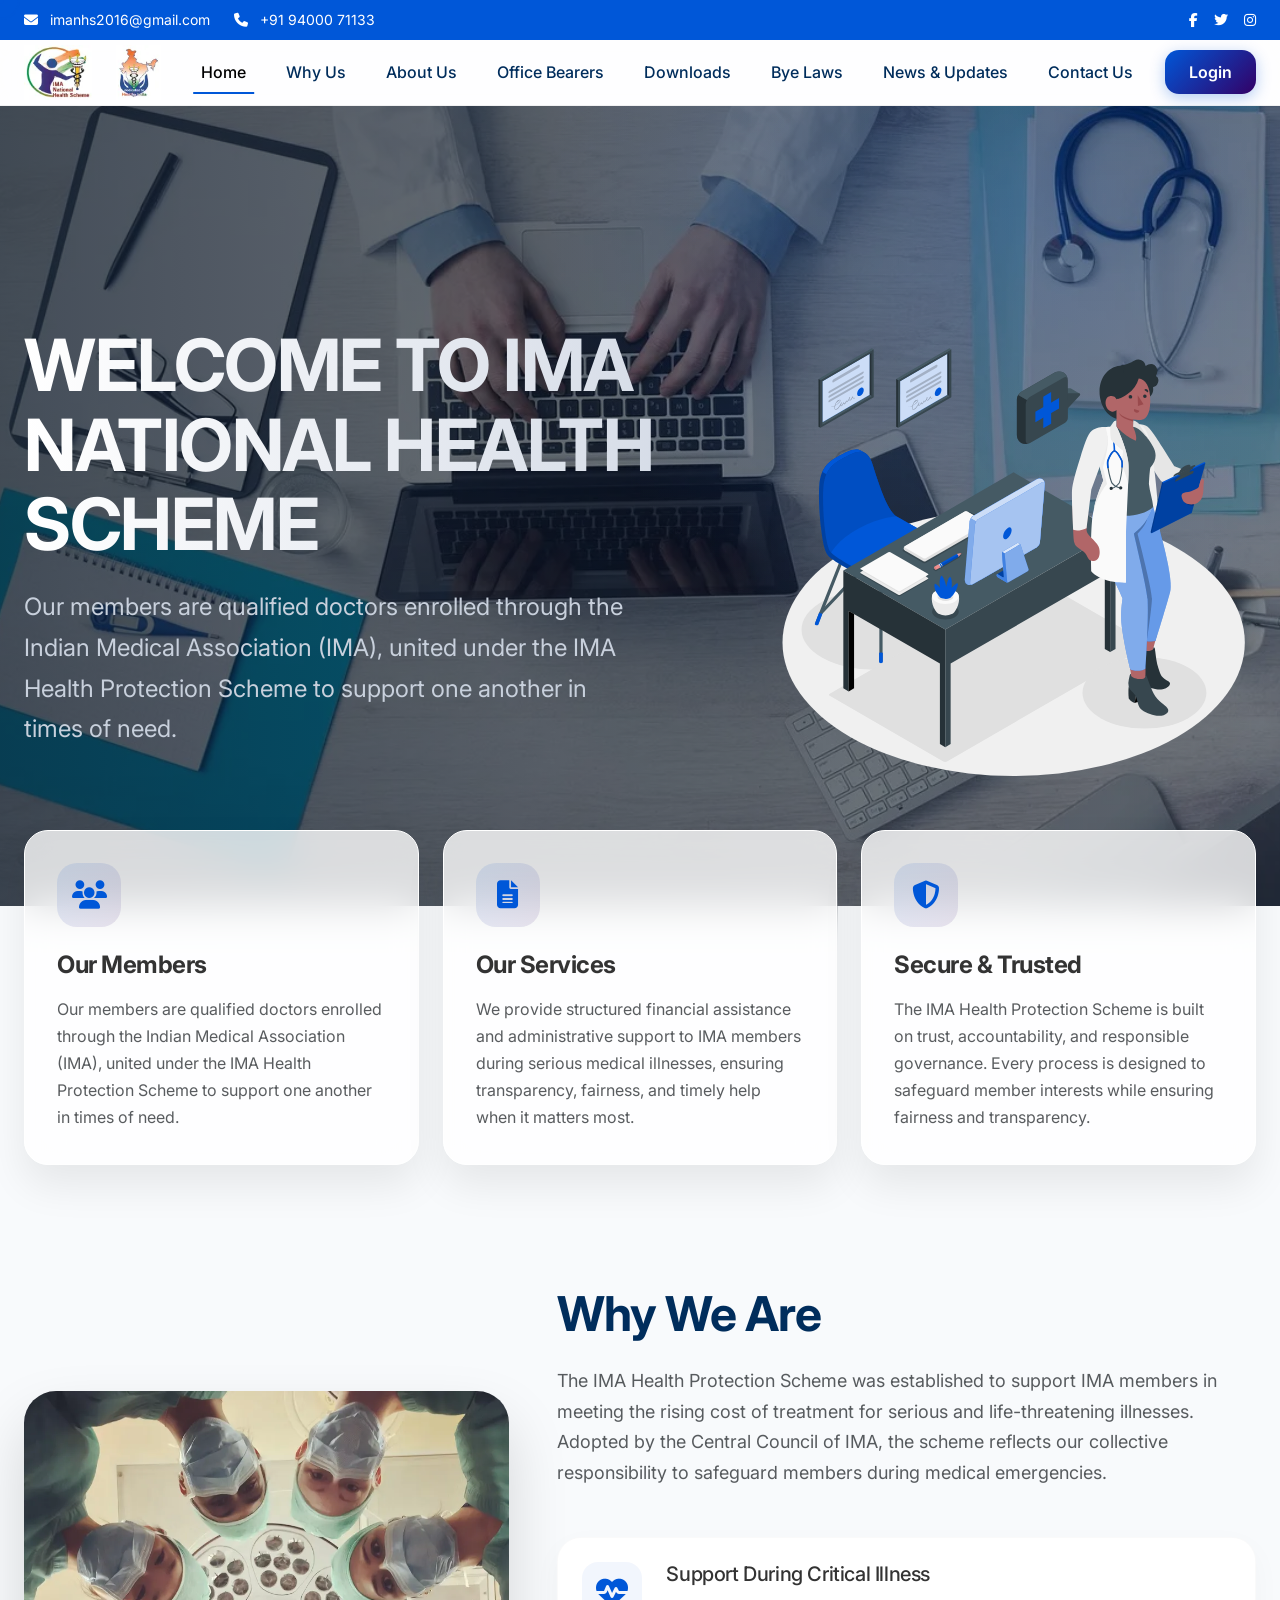
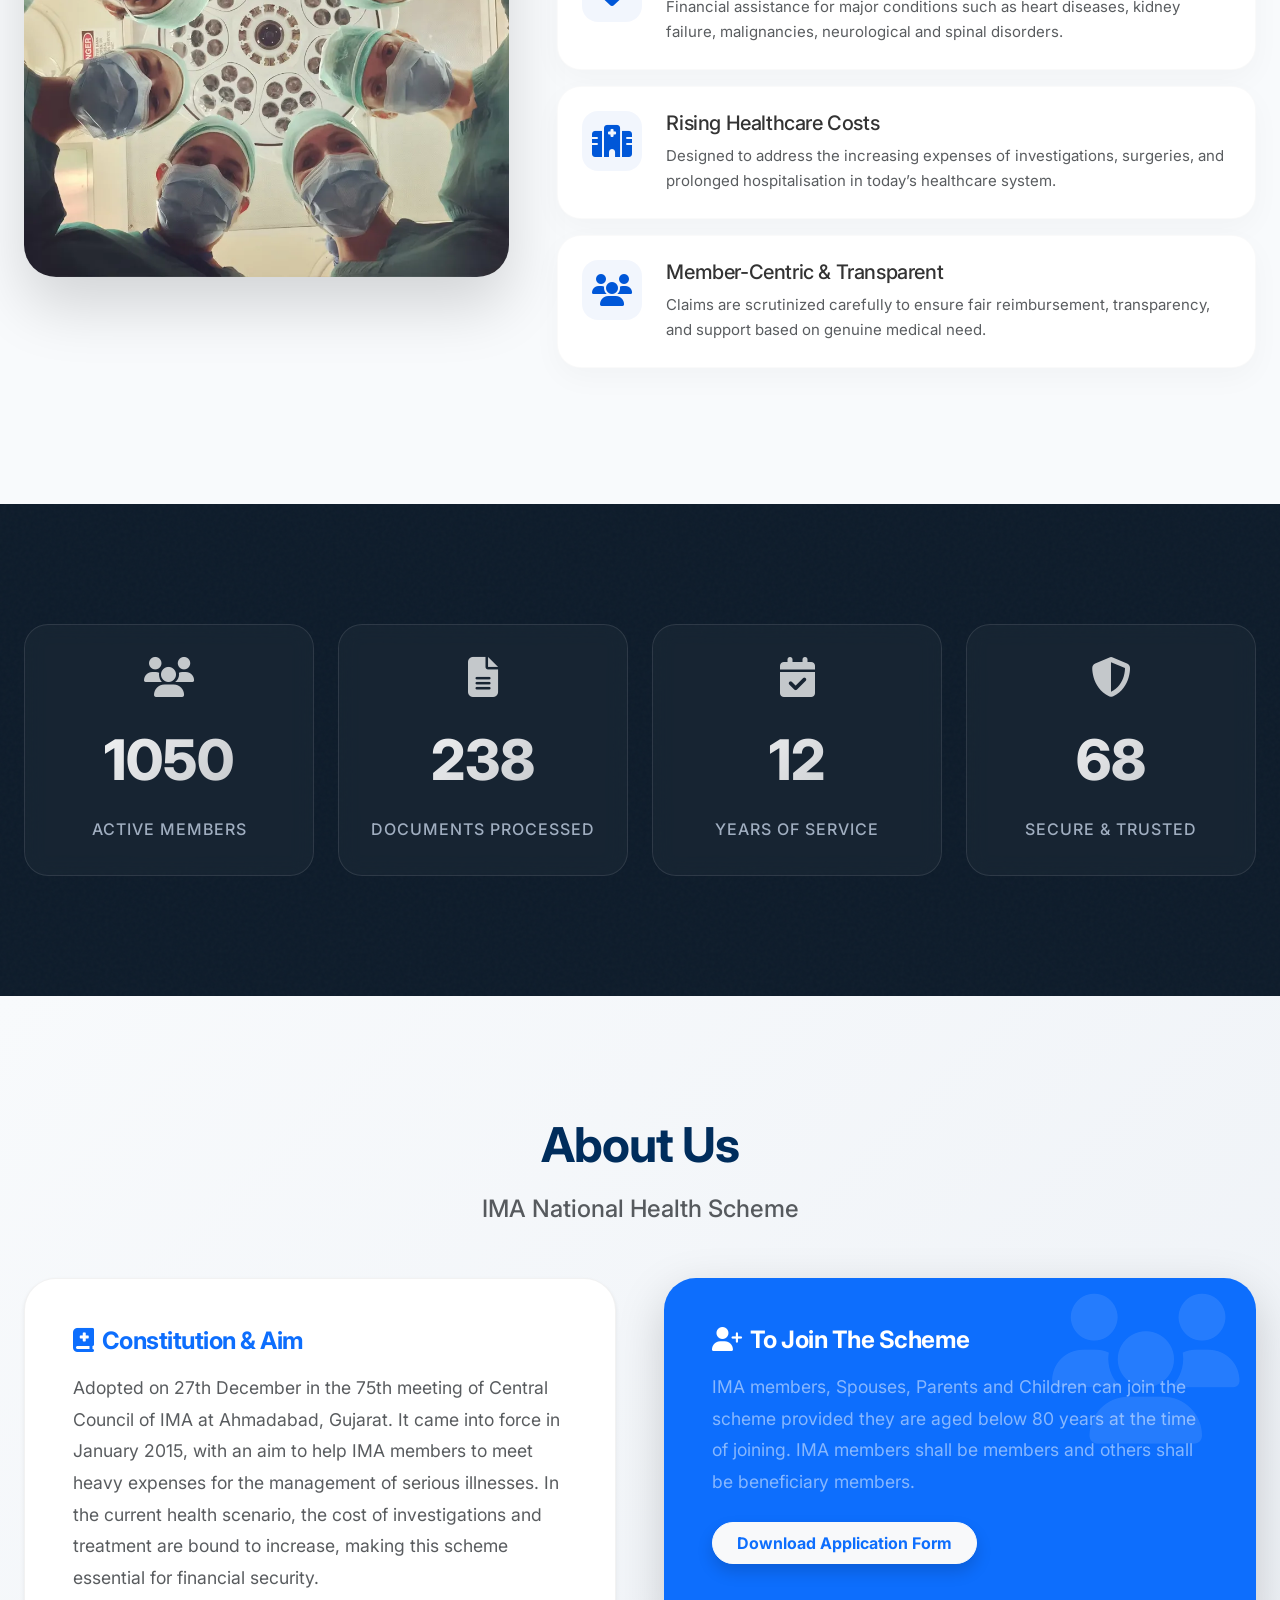
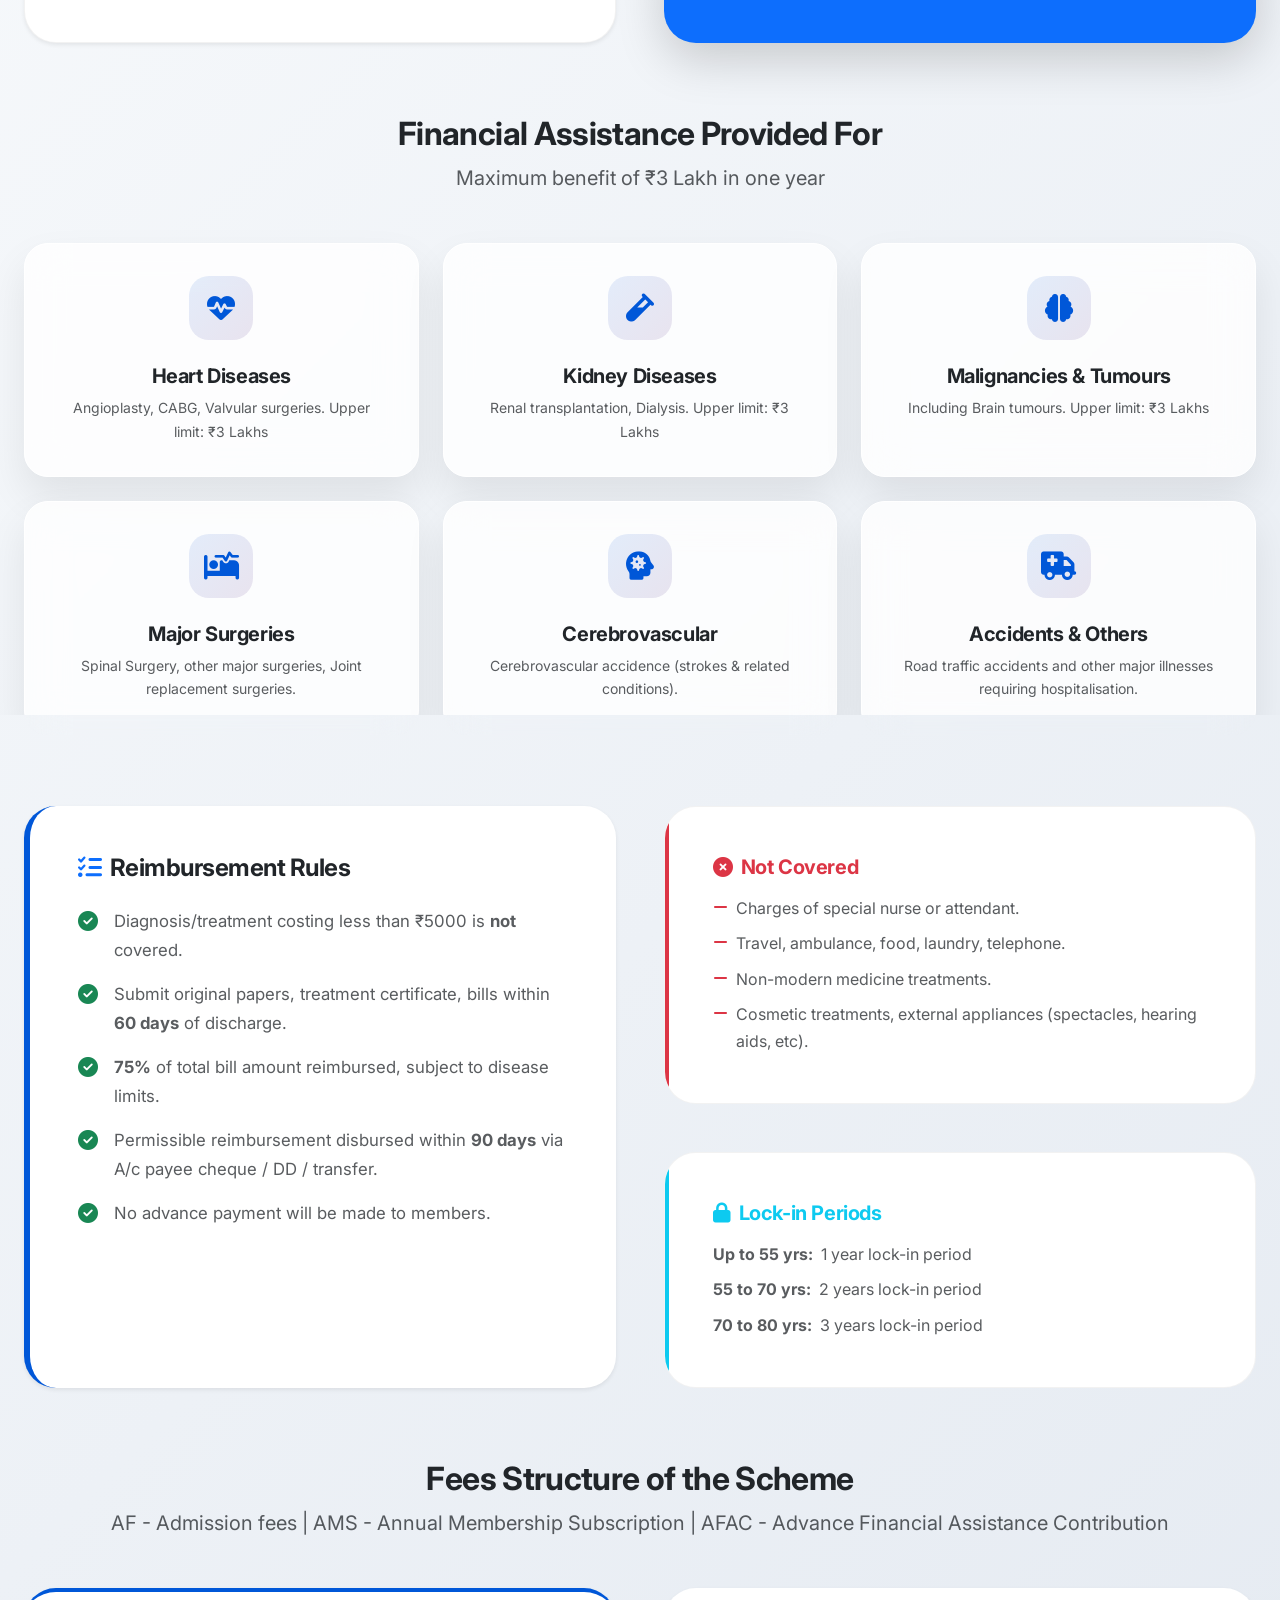
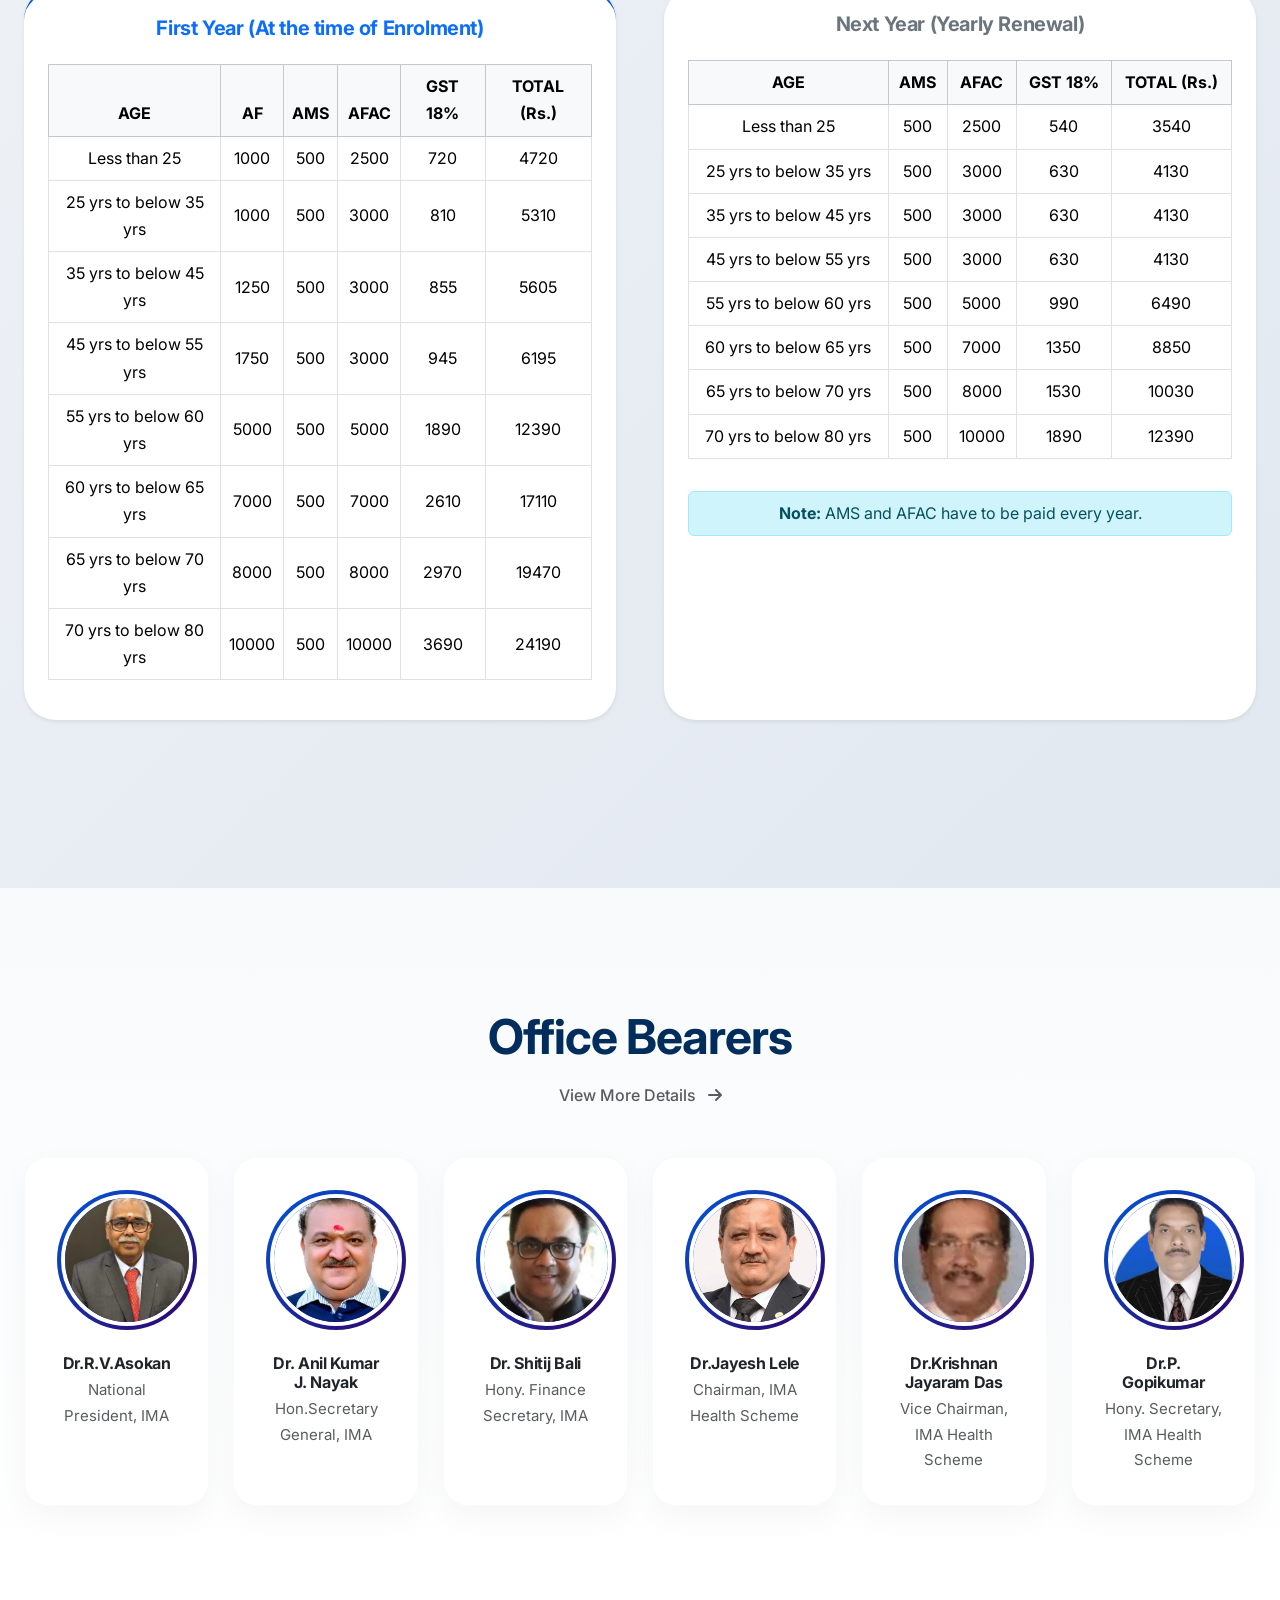
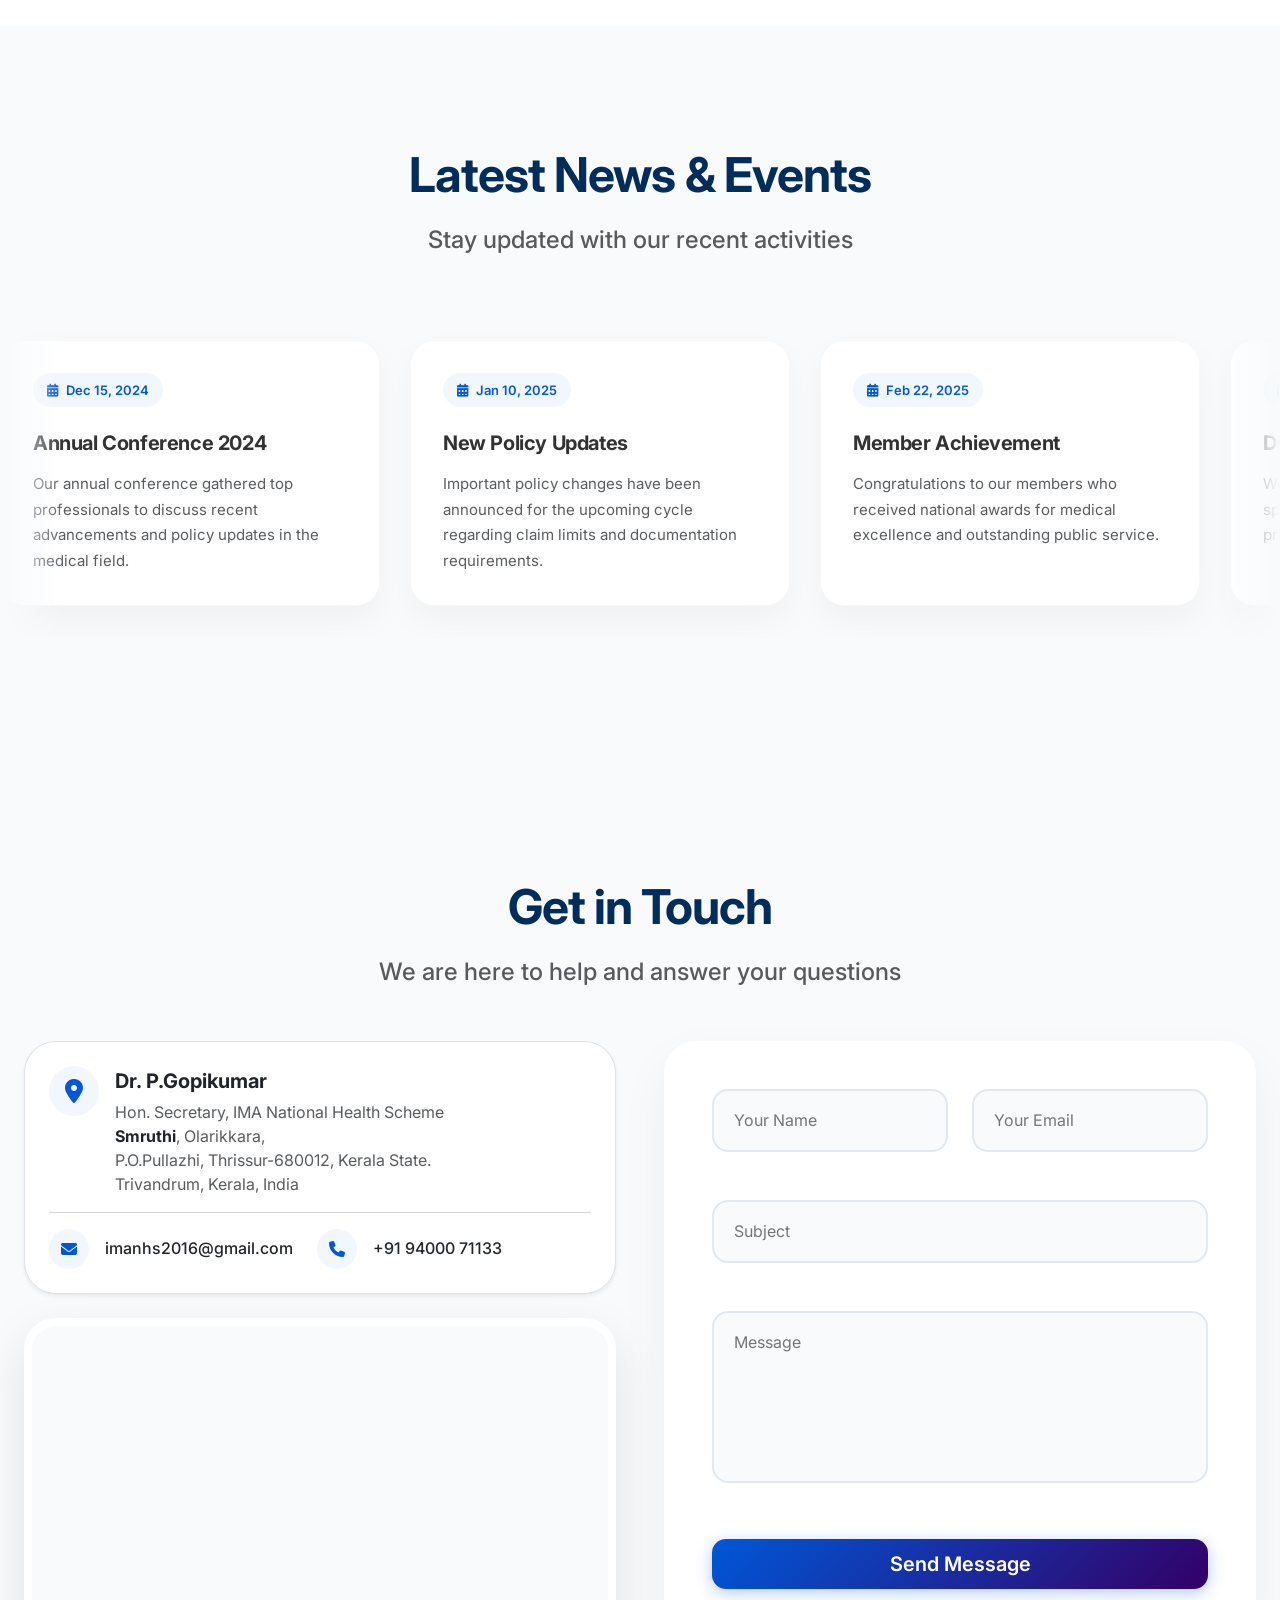
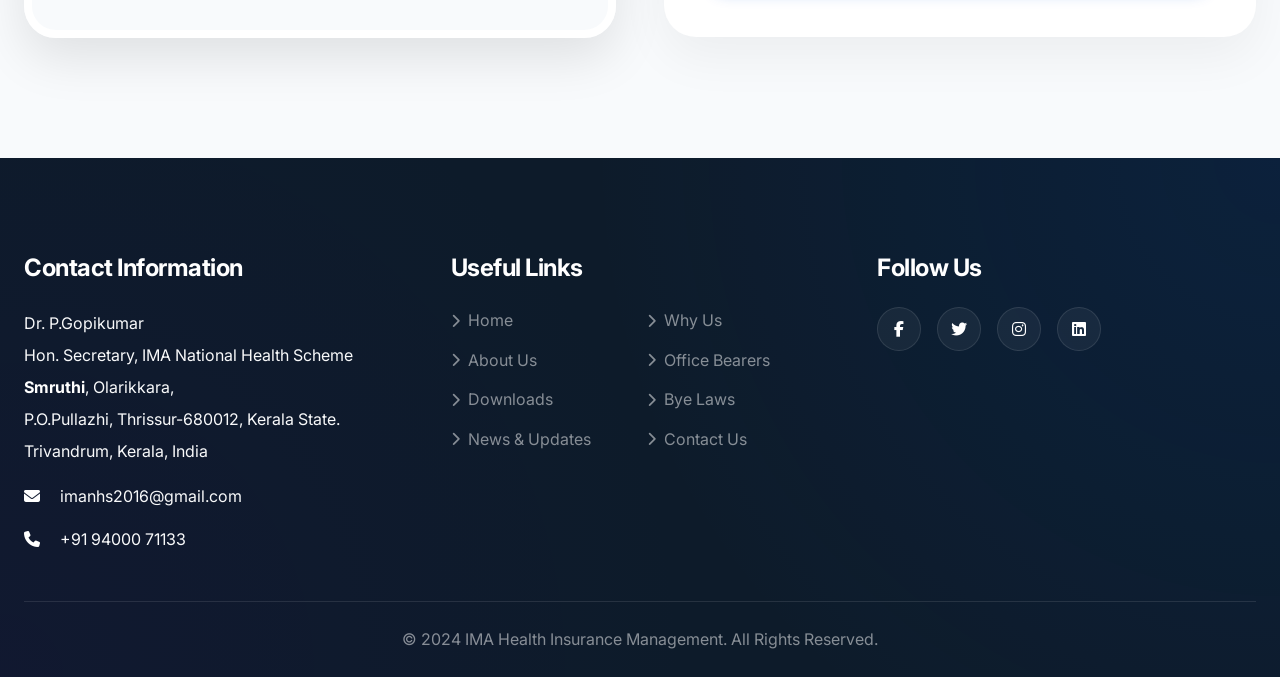
==== commit 52a51cbf: "Added pre loader and the rearrange the section structure" ====
--- a/index.html
+++ b/index.html
@@ -33,6 +33,12 @@
 </head>
 <body>
 
+<!-- Preloader -->
+<div id="preloader">
+    <svg class="animated" id="freepik_stories-medicine" xmlns="http://www.w3.org/2000/svg" viewBox="0 0 500 500" version="1.1" xmlns:xlink="http://www.w3.org/1999/xlink" xmlns:svgjs="http://svgjs.com/svgjs"><style>svg#freepik_stories-medicine:not(.animated) .animable {opacity: 0;}svg#freepik_stories-medicine.animated #freepik--background-simple--inject-128 {animation: 1s 1 forwards cubic-bezier(.36,-0.01,.5,1.38) zoomIn;animation-delay: 0s;}svg#freepik_stories-medicine.animated #freepik--Graphics--inject-128 {animation: 1.5s Infinite  linear heartbeat;animation-delay: 0s;}svg#freepik_stories-medicine.animated #freepik--Character--inject-128 {animation: 1s 1 forwards ease-in slideUp;animation-delay: 0s;}svg#freepik_stories-medicine.animated #freepik--Table--inject-128 {animation: 1s 1 forwards ease-in slideUp;animation-delay: 0s;}svg#freepik_stories-medicine.animated #freepik--Notebook--inject-128 {animation: 1s 1 forwards cubic-bezier(.36,-0.01,.5,1.38) lightSpeedLeft;animation-delay: 0s;}svg#freepik_stories-medicine.animated #freepik--Box--inject-128 {animation: 1s 1 forwards cubic-bezier(.36,-0.01,.5,1.38) lightSpeedRight;animation-delay: 0s;}svg#freepik_stories-medicine.animated #freepik--Medicine--inject-128 {animation: 1s 1 forwards ease-in zoomOut,1.5s Infinite  linear floating;animation-delay: 0s,1s;}            @keyframes zoomIn {                0% {                    opacity: 0;                    transform: scale(0.5);                }                100% {                    opacity: 1;                    transform: scale(1);                }            }                    @keyframes heartbeat {                0% {                    transform: scale(1);                }                10% {                    transform: scale(1.1);                }                30% {                    transform: scale(1);                }                40% {                    transform: scale(1);                }                50% {                    transform: scale(1.1);                }                60% {                    transform: scale(1);                }                100% {                    transform: scale(1);                }            }                    @keyframes slideUp {                0% {                    opacity: 0;                    transform: translateY(30px);                }                100% {                    opacity: 1;                    transform: inherit;                }            }                    @keyframes lightSpeedLeft {              from {                transform: translate3d(-50%, 0, 0) skewX(20deg);                opacity: 0;              }              60% {                transform: skewX(-10deg);                opacity: 1;              }              80% {                transform: skewX(2deg);              }              to {                opacity: 1;                transform: translate3d(0, 0, 0);              }            }                    @keyframes lightSpeedRight {              from {                transform: translate3d(50%, 0, 0) skewX(-20deg);                opacity: 0;              }              60% {                transform: skewX(10deg);                opacity: 1;              }              80% {                transform: skewX(-2deg);              }              to {                opacity: 1;                transform: translate3d(0, 0, 0);              }            }                    @keyframes zoomOut {                0% {                    opacity: 0;                    transform: scale(1.5);                }                100% {                    opacity: 1;                    transform: scale(1);                }            }                    @keyframes floating {                0% {                    opacity: 1;                    transform: translateY(0px);                }                50% {                    transform: translateY(-10px);                }                100% {                    opacity: 1;                    transform: translateY(0px);                }            }        .animator-hidden { display: none; }</style><g id="freepik--background-simple--inject-128" class="animable" style="transform-origin: 249.042px 249.91px;"><path d="M417.69,51.84c-30.45-18.94-66.95-21-99.11-5.23C291.19,60,269.88,82.77,242.46,96.17,205,114.5,163.87,124.52,126,142.08s-74.12,45.08-87.7,84.56c-16,46.63-10.38,101.46,14.09,144.09,39.78,69.29,118.68,93.9,194.64,93,160.51-1.89,243.19-196.29,217-336C458.31,97.46,444.37,68.43,417.69,51.84Z" style="fill: #0057D8; transform-origin: 249.042px 249.91px;" id="el037oi18o6n96" class="animable"></path><g id="elz8qct9tnhk"><path d="M417.69,51.84c-30.45-18.94-66.95-21-99.11-5.23C291.19,60,269.88,82.77,242.46,96.17,205,114.5,163.87,124.52,126,142.08s-74.12,45.08-87.7,84.56c-16,46.63-10.38,101.46,14.09,144.09,39.78,69.29,118.68,93.9,194.64,93,160.51-1.89,243.19-196.29,217-336C458.31,97.46,444.37,68.43,417.69,51.84Z" style="fill: rgb(255, 255, 255); opacity: 0.7; transform-origin: 249.042px 249.91px;" class="animable" id="el6d3i72mn38d"></path></g></g><g id="freepik--Graphics--inject-128" class="animable animator-hidden" style="transform-origin: 245.915px 235.06px;"><polygon points="120.61 310.27 112.21 311.79 110.56 302.69 100.58 304.5 102.23 313.6 93.84 315.12 95.71 325.45 104.1 323.93 105.75 333.03 115.73 331.23 114.08 322.12 122.48 320.6 120.61 310.27" style="fill: none; stroke: #0057D8; stroke-linecap: round; stroke-linejoin: round; transform-origin: 108.16px 317.86px;" id="elwd1a5ekaju" class="animable"></polygon><polygon points="204.47 170.87 196.42 168.03 199.5 159.31 189.94 155.93 186.86 164.65 178.81 161.81 175.32 171.71 183.36 174.55 180.28 183.28 189.84 186.65 192.93 177.93 200.97 180.77 204.47 170.87" style="fill: none; stroke: #0057D8; stroke-linecap: round; stroke-linejoin: round; transform-origin: 189.895px 171.29px;" id="eljrgl6u7h7fk" class="animable"></polygon><polygon points="407.51 275.09 399.97 279.08 395.64 270.9 386.67 275.64 391 283.82 383.46 287.81 388.37 297.09 395.91 293.1 400.24 301.27 409.21 296.53 404.88 288.35 412.42 284.36 407.51 275.09" style="fill: none; stroke: #0057D8; stroke-linecap: round; stroke-linejoin: round; transform-origin: 397.94px 286.085px;" id="elj1tmgtmief" class="animable"></polygon><circle cx="85.53" cy="282.47" r="6.12" style="fill: none; stroke: #0057D8; stroke-linecap: round; stroke-linejoin: round; transform-origin: 85.53px 282.47px;" id="elad7i6zxx6r" class="animable"></circle><path d="M180.86,200.65a1.62,1.62,0,1,1-1.62-1.62A1.62,1.62,0,0,1,180.86,200.65Z" style="fill: none; stroke: #0057D8; stroke-linecap: round; stroke-linejoin: round; transform-origin: 179.24px 200.65px;" id="el0okd25ghg5u" class="animable"></path><path d="M106.73,172.86a5.72,5.72,0,1,1-5.72-5.72A5.73,5.73,0,0,1,106.73,172.86Z" style="fill: none; stroke: #0057D8; stroke-linecap: round; stroke-linejoin: round; transform-origin: 101.01px 172.86px;" id="elea8qctp4zxo" class="animable"></path><path d="M358.76,250.34a3.24,3.24,0,1,1-3.24-3.24A3.24,3.24,0,0,1,358.76,250.34Z" style="fill: none; stroke: #0057D8; stroke-linecap: round; stroke-linejoin: round; transform-origin: 355.52px 250.34px;" id="el8o0po8lgp3p" class="animable"></path><circle cx="326.01" cy="144.34" r="7.25" style="fill: none; stroke: #0057D8; stroke-linecap: round; stroke-linejoin: round; transform-origin: 326.01px 144.34px;" id="elzw080xosgtg" class="animable"></circle></g><g id="freepik--Character--inject-128" class="animable" style="transform-origin: 253.315px 262.322px;"><path d="M281.37,209.51c.38.57,11.85,2.86,17.8,11.51a82.52,82.52,0,0,1,8.66,15.91s9.95,5.92,15.05,10.8,11.18,11.36,15.87,14.76,14.34,9.85,16.77,17.4c0,0-14.47,39.63-18.56,48.39s-14.18,27.35-14.18,27.35l-18,76.47H200.37l-3.56-26.23s-32-6.28-45.37-18c0,0-1.26-29,4.33-54.87s24.6-79.66,37.48-96.09c0,0,20.57-9.84,38.72-13,0,0,11.78-9.31,19.49-10.3S281.37,209.51,281.37,209.51Z" style="fill: rgb(255, 255, 255); transform-origin: 253.419px 320.805px;" id="elv2y89i9d8xj" class="animable"></path><path d="M198.22,417.69c9.27,1.77,17.35,3.3,26.79,3.19s19.08-2.23,26.8-7.64a17.23,17.23,0,0,1,5-2.9c4.1-1.15,8.16,1.56,12.23,2.82,5.16,1.6,10.82.84,15.88-1.08s9.61-4.91,14.12-7.89q-1,13.8-.65,27.65l6.43.26,16.47-72.47s-28.17,32.72-41.9,42.49l-26.34-6.78s-2.48,2.06-7.7,3.1c0,0-2.39,9.19-15.83,9.21s-32.71-1.78-32.71-1.78Z" style="fill: #0057D8; transform-origin: 259.05px 395.865px;" id="eljdgg79u2wz" class="animable"></path><g id="el5yzy5uc82v3"><path d="M198.22,417.69c9.27,1.77,17.35,3.3,26.79,3.19s19.08-2.23,26.8-7.64a17.23,17.23,0,0,1,5-2.9c4.1-1.15,8.16,1.56,12.23,2.82,5.16,1.6,10.82.84,15.88-1.08s9.61-4.91,14.12-7.89q-1,13.8-.65,27.65l6.43.26,16.47-72.47s-28.17,32.72-41.9,42.49l-26.34-6.78s-2.48,2.06-7.7,3.1c0,0-2.39,9.19-15.83,9.21s-32.71-1.78-32.71-1.78Z" style="fill: rgb(255, 255, 255); opacity: 0.5; transform-origin: 259.05px 395.865px;" class="animable" id="el595d5sbm4pt"></path></g><path d="M171.23,282.47S159,341.84,159.62,362.23c0,0,16.62-4.66,28.22,0,0,0-19.74-2.2-28.24,6.85s17.66,32.83,70,28c0,0,10.44,3.27,15.74,1.35,0,0-1.42,9.46-15.83,9.21-14.35-.57-56.33-.92-78.08-19.76C151.44,387.89,148.7,333.31,171.23,282.47Z" style="fill: #0057D8; transform-origin: 198.335px 345.057px;" id="el9qd99m3sdo6" class="animable"></path><g id="el5co7fhii377"><path d="M171.23,282.47S159,341.84,159.62,362.23c0,0,16.62-4.66,28.22,0,0,0-19.74-2.2-28.24,6.85s17.66,32.83,70,28c0,0,10.44,3.27,15.74,1.35,0,0-1.42,9.46-15.83,9.21-14.35-.57-56.33-.92-78.08-19.76C151.44,387.89,148.7,333.31,171.23,282.47Z" style="fill: rgb(255, 255, 255); opacity: 0.6; transform-origin: 198.335px 345.057px;" class="animable" id="elrilhmmplao"></path></g><path d="M196.24,293.85s3.61,26.29,9.44,31.79,33,3.7,43.76,9.63c0,0,10.13-17.55,28.45-28.53l-24.84,39.11-21.47-5.07-26.21-4-2.2,5.06-3.94,0S198.79,313.78,196.24,293.85Z" style="fill: #0057D8; transform-origin: 237.065px 319.85px;" id="el496c29m6d24" class="animable"></path><g id="elkm96bls7oj"><path d="M196.24,293.85s3.61,26.29,9.44,31.79,33,3.7,43.76,9.63c0,0,10.13-17.55,28.45-28.53l-24.84,39.11-21.47-5.07-26.21-4-2.2,5.06-3.94,0S198.79,313.78,196.24,293.85Z" style="fill: rgb(255, 255, 255); opacity: 0.5; transform-origin: 237.065px 319.85px;" class="animable" id="el4uwndba49jj"></path></g><path d="M298.93,240.3c11.23,6.61,12.49,14.06,14.8,19.38-5.84,1.16-11.88,2.4-16.7,5.89-6,4.36-9.25,11.58-11.77,18.59a185.24,185.24,0,0,0-6,20.26,69.61,69.61,0,0,1,22.49-24.34c5.39-3.56,12.05-6.43,18.2-4.42-5.16,2.19-11,5.15-12.09,10.65a5.17,5.17,0,0,0,.11,2.76c.92,2.59,4.14,3.29,6.58,4.55,4.76,2.45,7.24,8,7.45,13.38s-1.44,10.58-3.07,15.67q-2.15,6.69-4.3,13.38c-1.83,5.7-3.69,11.48-7,16.48s-8.28,9.19-14.19,10.17a12.35,12.35,0,0,1-7.33-.83,24.32,24.32,0,0,1-4.83-3.45,50,50,0,0,0-24.64-10.64c11.62,7.68,17.12,21.63,21.94,34.7a25.55,25.55,0,0,0-9.25-9.36,5.91,5.91,0,0,0-3.36-1.06c-3.16.25-4.16,4.28-6.06,6.8-2.28,3-6.45,4.07-10.19,3.59s-7.18-2.23-10.54-4l-42.51-21.92-3,9s33.86,27,85.74,36.55c0,0,33.7-26.63,45.64-50.24s30.49-72,30.49-72-6.79-12.86-18.43-19.57c0,0-8.69-4.11-10.52-9.19s-18.16-13.85-18.16-13.85S310.55,242.65,298.93,240.3Z" style="fill: #0057D8; transform-origin: 274.605px 319.655px;" id="el2ot2u8pafwm" class="animable"></path><g id="elpjojv5b2a7"><path d="M298.93,240.3c11.23,6.61,12.49,14.06,14.8,19.38-5.84,1.16-11.88,2.4-16.7,5.89-6,4.36-9.25,11.58-11.77,18.59a185.24,185.24,0,0,0-6,20.26,69.61,69.61,0,0,1,22.49-24.34c5.39-3.56,12.05-6.43,18.2-4.42-5.16,2.19-11,5.15-12.09,10.65a5.17,5.17,0,0,0,.11,2.76c.92,2.59,4.14,3.29,6.58,4.55,4.76,2.45,7.24,8,7.45,13.38s-1.44,10.58-3.07,15.67q-2.15,6.69-4.3,13.38c-1.83,5.7-3.69,11.48-7,16.48s-8.28,9.19-14.19,10.17a12.35,12.35,0,0,1-7.33-.83,24.32,24.32,0,0,1-4.83-3.45,50,50,0,0,0-24.64-10.64c11.62,7.68,17.12,21.63,21.94,34.7a25.55,25.55,0,0,0-9.25-9.36,5.91,5.91,0,0,0-3.36-1.06c-3.16.25-4.16,4.28-6.06,6.8-2.28,3-6.45,4.07-10.19,3.59s-7.18-2.23-10.54-4l-42.51-21.92-3,9s33.86,27,85.74,36.55c0,0,33.7-26.63,45.64-50.24s30.49-72,30.49-72-6.79-12.86-18.43-19.57c0,0-8.69-4.11-10.52-9.19s-18.16-13.85-18.16-13.85S310.55,242.65,298.93,240.3Z" style="fill: rgb(255, 255, 255); opacity: 0.6; transform-origin: 274.605px 319.655px;" class="animable" id="el5jb9vy8fmpm"></path></g><path d="M295.36,148.25s2.27-26.47-9.14-29-17.82-13-17.82-13l-40.48,11.3-6.28,24.34,4,12.32s.84,11.43,1,17.08,0,10,4.28,16.86,8.26,13.67,17.51,19.6v15.59s-5.72,16.69-2.56,26.93c0,0,1.89,2,7.11-1s27.55-17.92,35.34-33.5l2.42-39.61s6.43,1,9.2-4.86c4.07-5.73,3.91-12.41,2.33-17.85s-8.38-1.92-8.38-1.92Z" style="fill: rgb(153, 153, 153); transform-origin: 262.472px 178.587px;" id="el09fg7hr0vda4" class="animable"></path><path d="M248.87,187.06a11.27,11.27,0,0,1,9.08-3.62s4.87-7.69,10-6.28c0,0,1.58,8.15-4.57,11.36C255.38,192.69,248.87,187.06,248.87,187.06Z" style="fill: rgb(115, 115, 115); transform-origin: 258.501px 183.523px;" id="eluvb3x3fhaz" class="animable"></path><path d="M233.83,114.18s-9.69,12.73-9.13,26,2.49,22.68,1.93,32.92,10.24,27.39,21.31,34.3c8.27,5.17,18.64,4.29,26.69-1,9-6,13.95-16.78,15.76-27.13.18-1,.32-2,.42-3.08" style="fill: none; stroke: rgb(38, 50, 56); stroke-linecap: round; stroke-linejoin: round; transform-origin: 257.743px 162.517px;" id="elmobkzg60bk" class="animable"></path><path d="M247.94,207.41s1.57,14.34,0,19.25c-1.73,5.39-3.82,17.94-2,23.61s35.87-18.16,42.45-34.51c0,0,.91-31.77,3.18-39.71" style="fill: none; stroke: rgb(38, 50, 56); stroke-linecap: round; stroke-linejoin: round; transform-origin: 268.403px 213.587px;" id="eljjlnp9su2n" class="animable"></path><path d="M247,186.71s15.49,4.38,21.83-11.61" style="fill: none; stroke: rgb(38, 50, 56); stroke-linecap: round; stroke-linejoin: round; transform-origin: 257.915px 181.179px;" id="elyz71ypm947m" class="animable"></path><path d="M248.25,210.86s3.3,10.23,10.42,10.84,24.93-13.66,31-30.47v-8.41s-5,22-19.64,26-21.49-1.09-21.49-1.09Z" style="fill: rgb(38, 50, 56); transform-origin: 268.96px 202.269px;" id="el9n4mnhiml1" class="animable"></path><path d="M267.94,177.16c-6.88-.48-10,6.28-10,6.28a10.18,10.18,0,0,0-9.08,3.62,12.3,12.3,0,0,0,12.69,2.3C269.37,186.64,267.94,177.16,267.94,177.16Z" style="fill: none; stroke: rgb(38, 50, 56); stroke-linecap: round; stroke-linejoin: round; transform-origin: 258.451px 183.67px;" id="el5bey0qfxmfe" class="animable"></path><path d="M250.69,147a66.94,66.94,0,0,1-.42,9.5c-.37,2.83-1.68,5.54-2.77,8.2-1,2.42-2.67,6.14-1.28,8.69,1.58,2.89,6.83,0,6.83,0" style="fill: none; stroke: rgb(38, 50, 56); stroke-linecap: round; stroke-linejoin: round; transform-origin: 249.37px 160.837px;" id="elfxulclayzu" class="animable"></path><path d="M256.28,172.79c1.77.24,4.28,0,4.78-3.07" style="fill: none; stroke: rgb(38, 50, 56); stroke-linecap: round; stroke-linejoin: round; transform-origin: 258.67px 171.29px;" id="elv55v5dygnxb" class="animable"></path><path d="M262,143.18a9.2,9.2,0,0,1,12.7,0" style="fill: none; stroke: rgb(38, 50, 56); stroke-linecap: round; stroke-linejoin: round; stroke-width: 2px; transform-origin: 268.35px 141.909px;" id="elc4edihdnw" class="animable"></path><path d="M241.82,145.68s-4.69-6-10.83,0" style="fill: none; stroke: rgb(38, 50, 56); stroke-linecap: round; stroke-linejoin: round; stroke-width: 2px; transform-origin: 236.405px 144.347px;" id="eldaml07keal8" class="animable"></path><path d="M287.13,160.85s5.35-12.85,12.33-10.09c4.81,1.91,5.1,10.21,2.55,16s-3.83,11.69-12.33,8.39" style="fill: none; stroke: rgb(38, 50, 56); stroke-linecap: round; stroke-linejoin: round; transform-origin: 295.365px 163.236px;" id="el0qyilv7djzmi" class="animable"></path><path d="M288.08,158.88s-5.14-1.82-6.09-10.17S286.16,132,284.26,126s-16.87-3-20.28-13.46c0,0-11.24,8.38-33,6.58,0,0-4.59,7.82-5.39,12.6a77.47,77.47,0,0,0,.08,22.53c0,.26.09.51.14.77,1.56,8.14-6.21-11.08-6-19.29s-4.74-18.64,1.71-26.41S251.62,97,256.28,93.35,270,99.42,280.47,103s19.15,7.85,17.83,22.7.07,16.84.13,24.66C298.43,150.38,293.59,148.56,288.08,158.88Z" style="fill: rgb(38, 50, 56); transform-origin: 258.313px 125.712px;" id="elvslk1njat5i" class="animable"></path><path d="M268.37,154c0,2-.77,3.66-1.73,3.66s-1.72-1.64-1.72-3.66.77-3.65,1.72-3.65S268.37,152,268.37,154Z" style="fill: rgb(38, 50, 56); transform-origin: 266.645px 154.005px;" id="elj7h6oq0epn" class="animable"></path><path d="M241.82,154c0,2-.77,3.66-1.72,3.66s-1.72-1.64-1.72-3.66.77-3.65,1.72-3.65S241.82,152,241.82,154Z" style="fill: rgb(38, 50, 56); transform-origin: 240.1px 154.005px;" id="elofrg6g4kssb" class="animable"></path><path d="M262,158.88s3.57,3.79,8.09,4.33" style="fill: none; stroke: rgb(38, 50, 56); stroke-linecap: round; stroke-linejoin: round; transform-origin: 266.045px 161.045px;" id="el1dag0xeo296" class="animable"></path><path d="M237.68,163.21s6.53-.46,8-4.33" style="fill: none; stroke: rgb(38, 50, 56); stroke-linecap: round; stroke-linejoin: round; transform-origin: 241.68px 161.045px;" id="el0tobuzr2w5ma" class="animable"></path><path d="M252.86,252.7c4.86-3.09,11.29-1.93,16.61.26,2.92,1.21,5.7,2.73,8.61,4a31.67,31.67,0,0,0,4.44,1.58c3.65.95,2.34-3.58,2.13-5.61-.3-2.91-.51-5.83-.86-8.72a2.63,2.63,0,0,1,.2-1.78,2.48,2.48,0,0,1,1.42-.87c6.41-2,13.32-1.12,20-1a3,3,0,0,0,1.76-.33c1-.65.89-2.12.62-3.28-2.31-9.88-10.46-19.71-19.32-24.65" style="fill: none; stroke: rgb(38, 50, 56); stroke-linecap: round; stroke-linejoin: round; transform-origin: 280.418px 235.485px;" id="elae1fi7c6c0b" class="animable"></path><path d="M248.5,213.9c-4.41,1.84-8.94,3.75-12.74,6.57a24.57,24.57,0,0,0-3.79,3.42,5.34,5.34,0,0,0-1.63,3.31,3.94,3.94,0,0,0,1.59,3,10.14,10.14,0,0,0,2.2,1.38c1.84.87,4,1.72,4.78,3.57a2.17,2.17,0,0,1,.2,1.25,2.3,2.3,0,0,1-.56,1c-1.52,1.85-4.2,3.28-4,5.67.13,1.85,2,3,3.66,3.82s3.6,1.67,4.17,3.44" style="fill: none; stroke: rgb(38, 50, 56); stroke-linecap: round; stroke-linejoin: round; transform-origin: 239.42px 232.115px;" id="el3aolqa7kq0g" class="animable"></path><path d="M222.39,120.13c.65-4,4.83-6.58,8.85-7.23s8.15,0,12.2-.35a23.78,23.78,0,0,0,17.06-9.91" style="fill: none; stroke: rgb(255, 255, 255); stroke-linecap: round; stroke-linejoin: round; transform-origin: 241.445px 111.385px;" id="elh3fqxy618b9" class="animable"></path><path d="M226.94,108.89c7.26-4.29,17.46.17,24.54-4.41a22.13,22.13,0,0,0,5.16-5.28" style="fill: none; stroke: rgb(255, 255, 255); stroke-linecap: round; stroke-linejoin: round; transform-origin: 241.79px 104.045px;" id="eln26yo305yqh" class="animable"></path><path d="M319.55,273c-26,5.19-35.7,24.32-35.7,24.32l-30.8,48.51" style="fill: none; stroke: rgb(38, 50, 56); stroke-linecap: round; stroke-linejoin: round; transform-origin: 286.3px 309.415px;" id="el4yr537dd08u" class="animable"></path><path d="M297.57,267.76a29.53,29.53,0,0,1,7.25-4.94" style="fill: none; stroke: rgb(38, 50, 56); stroke-linecap: round; stroke-linejoin: round; transform-origin: 301.195px 265.29px;" id="elwqirv3kpwud" class="animable"></path><path d="M279.39,304.38s3.28-17.52,12.7-30.43" style="fill none; stroke: rgb(38, 50, 56); stroke-linecap: round; stroke-linejoin: round; transform-origin: 285.74px 289.165px;" id="elfsajtnstdre" class="animable"></path><path d="M199.23,341.76s-1.35-53.67-6-61.87" style="fill: none; stroke: rgb(38, 50, 56); stroke-linecap: round; stroke-linejoin: round; transform-origin: 196.23px 310.825px;" id="elvbbvbg6rnfb" class="animable"></path><path d="M307.83,236.93s15,9,21.66,17.46,22.4,14.08,26,25.5c0,0-20.73,65.32-42.45,88.93s-33.68,33.3-33.68,33.3-52.25-9.08-86.14-37.54l12.12-27.85s34.17,4.32,47.68,9.12,26.34,33.87,26.34,33.87" style="fill: none; stroke: rgb(38, 50, 56); stroke-linecap: round; stroke-linejoin: round; transform-origin: 274.355px 319.525px;" id="eltavttsdilf" class="animable"></path><path d="M253.05,345.85s23.92,4.65,31.69,15.54" style="fill: none; stroke: rgb(38, 50, 56); stroke-linecap: round; stroke-linejoin: round; transform-origin: 268.895px 353.62px;" id="el8jj3zqusvp" class="animable"></path><polyline points="321.88 357.05 304.82 432.1 200.37 432.1 196.81 405.87" style="fill: none; stroke: rgb(38, 50, 56); stroke-linecap: round; stroke-linejoin: round; transform-origin: 259.345px 394.575px;" id="elu6m1ndtbh5" class="animable"></polyline><path d="M245.35,398.44c-5.77,11.82-13.38,9.21-13.38,9.21-58.85,2.23-80.53-19.76-80.53-19.76s-3-30.93,8.57-72.67,33.24-78.29,33.24-78.29c9.61-6.39,31.05-11.38,37.1-12.7l1.62-.34" style="fill: none; stroke: rgb(38, 50, 56); stroke-linecap: round; stroke-linejoin: round; transform-origin: 198.22px 315.892px;" id="el0uakzocuoj9" class="animable"></path><path d="M232,407.65s-3.11-.51-2.32-21.13" style="fill: none; stroke: rgb(38, 50, 56); stroke-linecap: round; stroke-linejoin: round; transform-origin: 230.776px 397.085px;" id="elwqpc398phhj" class="animable"></path><path d="M194.84,365.9s-14.7-5.18-32.91,7.42" style="fill: none; stroke: rgb(38, 50, 56); stroke-linecap: round; stroke-linejoin: round; transform-origin: 178.385px 369.083px;" id="el7pq9hj7nnjw" class="animable"></path><path d="M165.23,361.39s19.26-5.73,28,3.45" style="fill: none; stroke: rgb(38, 50, 56); stroke-linecap: round; stroke-linejoin: round; transform-origin: 179.23px 362.232px;" id="ellxa4njiz2el" class="animable"></path><path d="M191.15,364.32l2.5,1.25,9.52-23.78s-9.86-1.61-25.48,17.84A22.41,22.41,0,0,1,191.15,364.32Z" style="fill: rgb(153, 153, 153); stroke: rgb(38, 50, 56); stroke-miterlimit: 10; transform-origin: 190.43px 353.664px;" id="elbfsfcgbkuye" class="animable"></path><path d="M229.65,386.52l0,10.57s13.47,4,23.44-1.75Z" style="fill: rgb(153, 153, 153); stroke: rgb(38, 50, 56); stroke-miterlimit: 10; transform-origin: 241.37px 392.482px;" id="elk8o5huox8xm" class="animable"></path><path d="M302.66,240.45a1.91,1.91,0,0,1-.06.58c-.42,1.65-10.69,40.42-43.56,57.67a1.94,1.94,0,0,1-.93.23,2,2,0,0,1-.93-3.77c30-15.73,40.57-51.58,41.49-54.88Z" style="fill: rgb(38, 50, 56); transform-origin: 279.387px 269.605px;" id="elotz317zlxg" class="animable"></path><path d="M231.93,230.17a98.49,98.49,0,0,0-8.25,37.6c0,1.05,0,2.12,0,3.21,0,.27,0,.54,0,.81a6.71,6.71,0,0,0-.89.09,10.61,10.61,0,0,0-3.11,1c0-1.47,0-2.9,0-4.31.43-22.44,7.13-37.71,10.7-44.31l1.62-.34a5.34,5.34,0,0,0-1.63,3.31A3.94,3.94,0,0,0,231.93,230.17Z" style="fill: rgb(38, 50, 56); transform-origin: 225.84px 248.4px;" id="el9w2obqcvi34" class="animable"></path><path d="M271.31,289.68c2.34,3.25.42,8.65-4.3,12.06s-10.44,3.53-12.79.28-.43-8.65,4.29-12.06S269,286.43,271.31,289.68Z" style="fill: rgb(255, 255, 255); stroke: rgb(38, 50, 56); stroke-linecap: round; stroke-linejoin: round; transform-origin: 262.762px 295.85px;" id="el1le0dr2fphe" class="animable"></path><path d="M265.49,287.75c1.66,2.3.3,6.12-3,8.53s-7.39,2.5-9,.2-.3-6.12,3-8.53S263.83,285.46,265.49,287.75Z" style="fill: rgb(255, 255, 255); stroke: rgb(38, 50, 56); stroke-linecap: round; stroke-linejoin: round; transform-origin: 259.501px 292.117px;" id="el245pafjo1dc" class="animable"></path><path d="M239.06,328.34a2,2,0,0,1-2.39-3.2c.17-.14,6.88-5.85,3.94-25.08-.25-1.63-.57-3.37-1-5.2-1.27-5.83-3.23-13.21-7.24-18.63a10,10,0,0,0-8.75-4.44,6.71,6.71,0,0,0-.89.09,10.61,10.61,0,0,0-3.11,1,12.91,12.91,0,0,0-6.32,7.38l-.36,1a146.35,146.35,0,0,0-5.55,18.79c-1.6,7.85-2.14,16.08.7,21.83a12.5,12.5,0,0,0,7.76,6.57,2,2,0,0,1-.62,3.9,2,2,0,0,1-.62-.1,16.5,16.5,0,0,1-10.1-8.6c-3.2-6.47-2.78-15.28-1.16-23.6a140.36,140.36,0,0,1,5.82-20.12l.36-1a16.54,16.54,0,0,1,10.09-10.37,14.17,14.17,0,0,1,2.51-.62c.51-.07,1-.12,1.52-.15a14,14,0,0,1,11.94,6.09c4.46,6,6.58,13.93,7.93,20.15.47,2.14.83,4.15,1.1,6.05C247.78,321.64,239.45,328.06,239.06,328.34Z" style="fill: rgb(38, 50, 56); stroke: rgb(38, 50, 56); stroke-miterlimit: 10; transform-origin: 223.723px 300.067px;" id="elrd34s1bfqq" class="animable"></path><path d="M213.83,332s7.25,3,9.09,0,.35-4.41-2.16-4.65a73.46,73.46,0,0,0-7.51,0Z" style="fill: rgb(38, 50, 56); stroke: rgb(38, 50, 56); stroke-miterlimit: 10; transform-origin: 218.495px 330.294px;" id="el2f6ovdkd5ic" class="animable"></path><path d="M217.16,331a2,2,0,0,1-1.9,1.38,2,2,0,0,1-.62-.1,16.5,16.5,0,0,1-10.1-8.6c-3.2-6.47-2.78-15.28-1.16-23.6h4c-1.6,7.85-2.14,16.08.7,21.83a12.5,12.5,0,0,0,7.76,6.57A2,2,0,0,1,217.16,331Z" style="fill: rgb(255, 255, 255); stroke: rgb(38, 50, 56); stroke-linecap: round; stroke-linejoin: round; transform-origin: 209.698px 316.23px;" id="elmqdudcy7xk" class="animable"></path><path d="M232.38,326.17a3.33,3.33,0,0,0-.75,2.61,3.05,3.05,0,0,0,3.24,2.18,5.74,5.74,0,0,0,3.64-2c1-1.12,4.47-8.45,1.26-7.19C237.44,322.65,233.94,324.14,232.38,326.17Z" style="fill: rgb(38, 50, 56); stroke: rgb(38, 50, 56); stroke-miterlimit: 10; transform-origin: 236.35px 326.3px;" id="el1lmtwdn2p3oh" class="animable"></path><path d="M239.06,328.34a2,2,0,0,1-2.39-3.2c.17-.14,6.88-5.85,3.94-25.08h4C247.78,321.64,239.45,328.06,239.06,328.34Z" style="fill: rgb(255, 255, 255); stroke: rgb(38, 50, 56); stroke-linecap: round; stroke-linejoin: round; transform-origin: 240.64px 314.367px;" id="el4w2g7fm9yy5" class="animable"></path><g id="el8ot7h0tmz7a"><path d="M257,151.59s12.59-6.54,24.16,0c0,0,.19,9.65-4.18,13.62-1.55,1.41-8.65,1.65-11.34,1.41C254.72,165.63,257,151.59,257,151.59Z" style="fill: rgb(255, 255, 255); opacity: 0.2; transform-origin: 268.982px 157.692px;" class="animable" id="elry6kwx0bdfd"></path></g><g id="el76yjbohf6ns"><path d="M249.1,151.59s-12.59-6.54-24.15,0c0,0-.19,9.65,4.17,13.62,1.55,1.41,8.66,1.65,11.34,1.41C251.38,165.63,249.1,151.59,249.1,151.59Z" style="fill: rgb(255, 255, 255); opacity: 0.2; transform-origin: 237.123px 157.692px;" class="animable" id="elhnwm5ckzdq4"></path></g><path d="M257,151.59s12.59-6.54,24.16,0c0,0,.19,9.65-4.18,13.62-1.55,1.41-8.65,1.65-11.34,1.41C254.72,165.63,257,151.59,257,151.59Z" style="fill: none; stroke: rgb(38, 50, 56); stroke-miterlimit: 10; transform-origin: 268.982px 157.692px;" id="elx53h679c0n" class="animable"></path><path d="M249.1,151.59s-12.59-6.54-24.15,0c0,0-.19,9.65,4.17,13.62,1.55,1.41,8.66,1.65,11.34,1.41C251.38,165.63,249.1,151.59,249.1,151.59Z" style="fill: none; stroke: rgb(38, 50, 56); stroke-miterlimit: 10; transform-origin: 237.123px 157.692px;" id="elhvv6phughec" class="animable"></path><path d="M249.1,151.59s2.82-2.07,7.9,0" style="fill: none; stroke: rgb(38, 50, 56); stroke-miterlimit: 10; transform-origin: 253.05px 151.13px;" id="elels8mbqmw0j" class="animable"></path><line x1="281.16" y1="151.59" x2="286.42" y2="154.03" style="fill: none; stroke: rgb(38, 50, 56); stroke-miterlimit: 10; transform-origin: 283.79px 152.81px;" id="eltnc6u7an3mh" class="animable"></line></g><g id="freepik--Table--inject-128" class="animable" style="transform-origin: 256.315px 445.945px;"><polyline points="79.82 458.72 116.83 423.76 410.57 423.76 432.81 458.72 79.82 458.72" style="fill: rgb(255, 255, 255); stroke: rgb(38, 50, 56); stroke-linecap: round; stroke-linejoin: round; transform-origin: 256.315px 441.24px;" id="elqsz41pfe4y" class="animable"></polyline><rect x="79.82" y="458.72" width="352.99" height="9.41" style="fill: rgb(38, 50, 56); stroke: rgb(38, 50, 56); stroke-linecap: round; stroke-linejoin: round; transform-origin: 256.315px 463.425px;" id="el4qkkscaycq4" class="animable"></rect></g><g id="freepik--Notebook--inject-128" class="animable" style="transform-origin: 156.82px 435.485px;"><polygon points="116.83 450.08 116.83 442.83 174.83 442.83 174.83 450.08 163.64 450.08 116.83 450.08" style="fill: rgb(255, 255, 255); stroke: rgb(38, 50, 56); stroke-miterlimit: 10; transform-origin: 145.83px 446.455px;" id="ele5lqwkk8a8u" class="animable"></polygon><polygon points="116.83 442.83 151.09 419.85 196.81 420.93 174.83 442.83 116.83 442.83" style="fill: rgb(255, 255, 255); stroke: rgb(38, 50, 56); stroke-linecap: round; stroke-linejoin: round; transform-origin: 156.82px 431.34px;" id="el4vbuuwsulkn" class="animable"></polygon><polygon points="174.83 450.08 196.81 428.06 196.81 420.93 174.83 442.83 174.83 450.08" style="fill: rgb(255, 255, 255); stroke: rgb(38, 50, 56); stroke-linecap: round; stroke-linejoin: round; transform-origin: 185.82px 435.505px;" id="elvjunixxf1tf" class="animable"></polygon><path d="M173.26,441s-4.63.92-4.63,4.93,4,5.19,4,5.19" style="fill: none; stroke: rgb(38, 50, 56); stroke-linecap: round; stroke-linejoin: round; stroke-width: 2px; transform-origin: 170.945px 446.06px;" id="elunk89t01dl" class="animable"></path><path d="M168.63,441s-4.63.92-4.63,4.93,4,5.19,4,5.19" style="fill: none; stroke: rgb(38, 50, 56); stroke-linecap: round; stroke-linejoin: round; stroke-width: 2px; transform-origin: 166.315px 446.06px;" id="elqc18un5zxw" class="animable"></path><path d="M164,441s-4.63.92-4.63,4.93,4,5.19,4,5.19" style="fill: none; stroke: rgb(38, 50, 56); stroke-linecap: round; stroke-linejoin: round; stroke-width: 2px; transform-origin: 161.685px 446.06px;" id="elfao3n14koue" class="animable"></path><path d="M159.37,441s-4.63.92-4.63,4.93,4,5.19,4,5.19" style="fill: none; stroke: rgb(38, 50, 56); stroke-linecap: round; stroke-linejoin: round; stroke-width: 2px; transform-origin: 157.055px 446.06px;" id="el9i3qyeaeobq" class="animable"></path><path d="M154.74,441s-4.63.92-4.63,4.93,4,5.19,4,5.19" style="fill: none; stroke: rgb(38, 50, 56); stroke-linecap: round; stroke-linejoin: round; stroke-width: 2px; transform-origin: 152.425px 446.06px;" id="el8d2cpdgkpi" class="animable"></path><path d="M150.11,441s-4.63.92-4.63,4.93,4,5.19,4,5.19" style="fill: none; stroke: rgb(38, 50, 56); stroke-linecap: round; stroke-linejoin: round; stroke-width: 2px; transform-origin: 147.795px 446.06px;" id="elw5v7f72ydzm" class="animable"></path><path d="M145.48,441s-4.63.92-4.63,4.93,4,5.19,4,5.19" style="fill: none; stroke: rgb(38, 50, 56); stroke-linecap: round; stroke-linejoin: round; stroke-width: 2px; transform-origin: 143.165px 446.06px;" id="elimfcrnwezxa" class="animable"></path><path d="M140.85,441s-4.63.92-4.63,4.93,4,5.19,4,5.19" style="fill: none; stroke: rgb(38, 50, 56); stroke-linecap: round; stroke-linejoin: round; stroke-width: 2px; transform-origin: 138.535px 446.06px;" id="el68cwg5ul9k5" class="animable"></path><path d="M135.65,441s-4.63.92-4.63,4.93,4,5.19,4,5.19" style="fill: none; stroke: rgb(38, 50, 56); stroke-linecap: round; stroke-linejoin: round; stroke-width: 2px; transform-origin: 133.335px 446.06px;" id="elkwmgv86h89g" class="animable"></path><path d="M130.44,441s-4.63.92-4.63,4.93,4,5.19,4,5.19" style="fill: none; stroke: rgb(38, 50, 56); stroke-linecap: round; stroke-linejoin: round; stroke-width: 2px; transform-origin: 128.125px 446.06px;" id="eldhb7st7dix" class="animable"></path><path d="M124.65,441s-4.63.92-4.63,4.93,4,5.19,4,5.19" style="fill: none; stroke: rgb(38, 50, 56); stroke-linecap: round; stroke-linejoin: round; stroke-width: 2px; transform-origin: 122.335px 446.06px;" id="el9n8jgz1vs4" class="animable"></path><path d="M154,425.48a16.75,16.75,0,0,0-7.21,7.85C151,432,154.33,429,157.52,426l-3.46,8.58a10.17,10.17,0,0,0,7.84-4.81,2.12,2.12,0,0,0-1,3c2.9-.42,4.75-3.22,6.21-5.76a18.68,18.68,0,0,1,.31,4.29,13.59,13.59,0,0,0,7.16-.91" style="fill: none; stroke: rgb(38, 50, 56); stroke-linecap: round; stroke-linejoin: round; stroke-width: 0.75px; transform-origin: 160.685px 430.03px;" id="elx1ort0kyz7" class="animable"></path></g><g id="freepik--Box--inject-128" class="animable" style="transform-origin: 349.905px 408.705px;"><rect x="307.8" y="388.74" width="100.81" height="55.35" style="fill: rgb(255, 255, 255); stroke: rgb(38, 50, 56); stroke-linecap: round; stroke-linejoin: round; transform-origin: 358.205px 416.415px;" id="elxj1jc565q5n" class="animable"></rect><polygon points="307.41 444.08 291.2 428.67 291.2 373.32 307.41 388.74 307.41 444.08" style="fill: rgb(255, 255, 255); stroke: rgb(38, 50, 56); stroke-linecap: round; stroke-linejoin: round; transform-origin: 299.305px 408.7px;" id="elgl4v5qa8fpd" class="animable"></polygon><polygon points="408.61 388.74 392.4 373.32 291.6 373.32 307.8 388.74 408.61 388.74" style="fill: rgb(255, 255, 255); stroke: rgb(38, 50, 56); stroke-linecap: round; stroke-linejoin: round; transform-origin: 350.105px 381.03px;" id="ele3zury8n6u9" class="animable"></polygon><polygon points="371.54 409.5 362.63 409.5 362.63 400.18 350.07 400.18 350.07 409.5 340.35 409.5 340.35 422.06 350.07 422.06 350.07 431.37 362.63 431.37 362.63 422.06 371.54 422.06 371.54 409.5" style="fill: #0057D8; stroke: rgb(38, 50, 56); stroke-miterlimit: 10; transform-origin: 355.945px 415.775px;" id="elfegm66c48iu" class="animable"></polygon><line x1="357.33" y1="388.74" x2="341.12" y2="373.32" style="fill: rgb(255, 255, 255); stroke: rgb(38, 50, 56); stroke-linecap: round; stroke-linejoin: round; transform-origin: 349.225px 381.03px;" id="elztjid46s3xa" class="animable"></line></g><g id="freepik--Medicine--inject-128" class="animable" style="transform-origin: 253.855px 140.225px;"><g id="eljlp8qtvzqb"><circle cx="122.96" cy="132.2" r="30.11" style="fill: rgb(255, 255, 255); stroke: rgb(38, 50, 56); stroke-linecap: round; stroke-linejoin: round; transform-origin: 122.96px 132.2px; transform: rotate(-45deg);" class="animable" id="el82fktx0zip8"></circle></g><path d="M148,127.59a9.64,9.64,0,0,1-6.55,9.13L128,141.25l-16.37,5.53a9.62,9.62,0,0,1-6.15-18.23l14.87-5,14.94-5a9.63,9.63,0,0,1,12.7,9.09Z" style="fill: rgb(255, 255, 255); transform-origin: 123.503px 132.654px;" id="ellwiyrwxjkt" class="animable"></path><path d="M148,127.59a9.64,9.64,0,0,1-6.55,9.13L128,141.25a27.85,27.85,0,0,0-7.65-17.71l14.94-5a9.63,9.63,0,0,1,12.7,9.09Z" style="fill: #0057D8; transform-origin: 134.175px 129.644px;" id="el02fyc0e1hthf" class="animable"></path><path d="M148,127.59a9.64,9.64,0,0,1-6.55,9.13L128,141.25l-16.37,5.53a9.62,9.62,0,0,1-6.15-18.23l14.87-5,14.94-5a9.63,9.63,0,0,1,12.7,9.09Z" style="fill: none; stroke: rgb(38, 50, 56); stroke-linecap: round; stroke-linejoin: round; transform-origin: 123.503px 132.654px;" id="eli0n94dw3bf" class="animable"></path><path d="M128,141.25a27.26,27.26,0,0,0-7.65-17.71" style="fill: none; stroke: rgb(38, 50, 56); stroke-linecap: round; stroke-linejoin: round; transform-origin: 124.175px 132.395px;" id="el7lcymvum164" class="animable"></path><path d="M144.78,124a6.58,6.58,0,0,1,.92,3.52" style="fill: none; stroke: rgb(255, 255, 255); stroke-linecap: round; stroke-linejoin: round; transform-origin: 145.241px 125.76px;" id="el6t6o43xpjbw" class="animable"></path><path d="M124.15,125l12-4a7.7,7.7,0,0,1,6.54.73" style="fill: none; stroke: rgb(255, 255, 255); stroke-linecap: round; stroke-linejoin: round; transform-origin: 133.42px 122.792px;" id="elosdfkbl4xmi" class="animable"></path><g id="eli6x5jgcgmt"><circle cx="315.81" cy="63.61" r="30.11" style="fill: rgb(255, 255, 255); stroke: rgb(38, 50, 56); stroke-linecap: round; stroke-linejoin: round; transform-origin: 315.81px 63.61px; transform: rotate(-22.94deg);" class="animable" id="el23jvh712zyp"></circle></g><path d="M326.19,76.23l-26.26-8.79a8.69,8.69,0,0,1-5.47-11h0a8.69,8.69,0,0,1,11-5.47l26.26,8.78a8.7,8.7,0,0,1,5.47,11h0A8.7,8.7,0,0,1,326.19,76.23Z" style="fill: #0057D8; transform-origin: 315.824px 63.5982px;" id="elv1qy1wuktq" class="animable"></path><line x1="306.95" y1="66.74" x2="311.35" y2="56.23" style="fill: none; stroke: rgb(38, 50, 56); stroke-linecap: round; stroke-linejoin: round; transform-origin: 309.15px 61.485px;" id="elzwfub85bypo" class="animable"></line><line x1="321.42" y1="71.55" x2="325.8" y2="61.07" style="fill: none; stroke: rgb(38, 50, 56); stroke-linecap: round; stroke-linejoin: round; transform-origin: 323.61px 66.31px;" id="elvz5y52g4skl" class="animable"></line><circle cx="310.58" cy="66.47" r="0.89" style="fill: rgb(38, 50, 56); transform-origin: 310.58px 66.47px;" id="elm0rxa16x72" class="animable"></circle><path d="M319.33,69.09a.89.89,0,1,1-.89-.89A.89.89,0,0,1,319.33,69.09Z" style="fill: rgb(38, 50, 56); transform-origin: 318.44px 69.09px;" id="eliayq6kxlryf" class="animable"></path><circle cx="314.03" cy="58.55" r="0.89" style="fill: rgb(38, 50, 56); transform-origin: 314.03px 58.55px;" id="elxgk8c3uzy29" class="animable"></circle><path d="M322.65,61.09a.89.89,0,1,1-.89-.89A.89.89,0,0,1,322.65,61.09Z" style="fill: rgb(38, 50, 56); transform-origin: 321.76px 61.09px;" id="eloz85o0vxhy" class="animable"></path><path d="M326.19,76.23l-26.26-8.79a8.69,8.69,0,0,1-5.47-11h0a8.69,8.69,0,0,1,11-5.47l26.26,8.78a8.7,8.7,0,0,1,5.47,11h0A8.7,8.7,0,0,1,326.19,76.23Z" style="fill: none; stroke: rgb(38, 50, 56); stroke-linecap: round; stroke-linejoin: round; transform-origin: 315.824px 63.5982px;" id="elzmiug2j0dq" class="animable"></path><circle cx="202.14" cy="61.99" r="30.11" style="fill: rgb(255, 255, 255); stroke: rgb(38, 50, 56); stroke-linecap: round; stroke-linejoin: round; transform-origin: 202.14px 61.99px;" id="elvy9mgj83h7" class="animable"></circle><path d="M219.39,62.76V75.1c0,3.13-2,5.67-4.45,5.67h-25.6c-2.46,0-4.45-2.54-4.45-5.67V62.76c0-3.13,2-5.67,4.45-5.67h4.21V49.93h17v7.16h4.36C217.39,57.09,219.39,59.63,219.39,62.76Z" style="fill: rgb(255, 255, 255); stroke: rgb(38, 50, 56); stroke-linecap: round; stroke-linejoin: round; transform-origin: 202.14px 65.35px;" id="ela2pc53dk36p" class="animable"></path><rect x="184.89" y="64.18" width="34.49" height="7.65" style="fill: #0057D8; stroke: rgb(38, 50, 56); stroke-miterlimit: 10; transform-origin: 202.135px 68.005px;" id="el18i5t8o60f2j" class="animable"></rect><path d="M195.9,41.55h12.64a5.38,5.38,0,0,1,5.38,5.38v5.59a0,0,0,0,1,0,0H190.51a0,0,0,0,1,0,0V46.93A5.38,5.38,0,0,1,195.9,41.55Z" style="fill: #0057D8; stroke: rgb(38, 50, 56); stroke-miterlimit: 10; transform-origin: 202.215px 47.035px;" id="elb0w48wcbpnl" class="animable"></path><line x1="194.6" y1="41.89" x2="194.6" y2="52.52" style="fill: none; stroke: rgb(38, 50, 56); stroke-linecap: round; stroke-linejoin: round; transform-origin: 194.6px 47.205px;" id="elmywgzdc8vh" class="animable"></line><line x1="200.13" y1="41.55" x2="200.13" y2="52.52" style="fill: none; stroke: rgb(38, 50, 56); stroke-linecap: round; stroke-linejoin: round; transform-origin: 200.13px 47.035px;" id="el9d4h74myv0c" class="animable"></line><line x1="205.66" y1="41.55" x2="205.66" y2="52.52" style="fill: none; stroke: rgb(38, 50, 56); stroke-linecap: round; stroke-linejoin: round; transform-origin: 205.66px 47.035px;" id="elt8c036rxqte" class="animable"></line><line x1="211.19" y1="42.17" x2="211.19" y2="52.52" style="fill: none; stroke: rgb(38, 50, 56); stroke-linecap: round; stroke-linejoin: round; transform-origin: 211.19px 47.345px;" id="el1i3vzpzwsr" class="animable"></line><g id="elvf9eq46w6in"><circle cx="95.29" cy="221.72" r="30.11" style="fill: rgb(255, 255, 255); stroke: rgb(38, 50, 56); stroke-linecap: round; stroke-linejoin: round; transform-origin: 95.29px 221.72px; transform: rotate(-80.69deg);" class="animable" id="eliu10bxi0h3r"></circle></g><g id="elayod0kf8m7"><ellipse cx="94.55" cy="221.92" rx="13.89" ry="17.71" style="fill: #0057D8; stroke: rgb(38, 50, 56); stroke-linecap: round; stroke-linejoin: round; transform-origin: 94.55px 221.92px; transform: rotate(-64.69deg);" class="animable" id="elksu9kqf9zr9"></ellipse></g><g id="elvij128lzhrc"><ellipse cx="95.64" cy="219.55" rx="13.03" ry="17.71" style="fill: #0057D8; stroke: rgb(38, 50, 56); stroke-linecap: round; stroke-linejoin: round; transform-origin: 95.64px 219.55px; transform: rotate(-64.69deg);" class="animable" id="el6aixiye8mjj"></ellipse></g><line x1="100.75" y1="210.66" x2="89.82" y2="226.03" style="fill: rgb(255, 255, 255); stroke: rgb(38, 50, 56); stroke-linecap: round; stroke-linejoin: round; transform-origin: 95.285px 218.345px;" id="elid4rrb2m7a8" class="animable"></line><path d="M94.17,208.17a23.58,23.58,0,0,1,4.31,1" style="fill: none; stroke: rgb(255, 255, 255); stroke-linecap: round; stroke-linejoin: round; transform-origin: 96.325px 208.67px;" id="el613p86kkmv3" class="animable"></path><path d="M84.46,222.64s-5.58-6.11-.13-12A8.34,8.34,0,0,1,89,208.24" style="fill: none; stroke: rgb(255, 255, 255); stroke-linecap: round; stroke-linejoin: round; transform-origin: 85.4705px 215.44px;" id="elx63d2xhvp9" class="animable"></path><g id="elq5qwk4tgfc"><circle cx="412.42" cy="221.72" r="30.11" style="fill: rgb(255, 255, 255); stroke: rgb(38, 50, 56); stroke-linecap: round; stroke-linejoin: round; transform-origin: 412.42px 221.72px; transform: rotate(-80.69deg);" class="animable" id="el7o1z8julfc"></circle></g><path d="M429.73,224.76c-.23.33-.46.67-.7,1-4.51,6.25-11.46,12.08-16.61,13.23v-.08c-5-1.12-11.73-6.67-16.24-12.73-.25-.33-.49-.67-.72-1-4.34-6.22-6.17-12.75-1.34-15.45,9.82-5.48,18.3,6.27,18.3,6.27s8.5-11.66,18.3-6.19C435.42,212.43,433.81,218.69,429.73,224.76Z" style="fill: #0057D8; stroke: rgb(38, 50, 56); stroke-miterlimit: 10; transform-origin: 412.42px 223.632px;" id="el27kv67hmblq" class="animable"></path><path d="M429.73,224.76c-.23.33-.46.67-.7,1h-2.48l-2.84,3.75-1.93-11.12-3,7.56h-7.09L408.06,232l-2.8-12.25-3.61,6.39h-5.47c-.25-.33-.49-.67-.72-1h5.61l4.59-8.13,2.82,12.35,2.67-4.45h7l4-10.24,2.14,12.36,1.75-2.31Z" style="fill: rgb(255, 255, 255); transform-origin: 412.595px 223.335px;" id="el1u7afrsx8be" class="animable"></path><circle cx="383.46" cy="132.54" r="30.11" style="fill: rgb(255, 255, 255); stroke: rgb(38, 50, 56); stroke-linecap: round; stroke-linejoin: round; transform-origin: 383.46px 132.54px;" id="eld2jbxxrnqr" class="animable"></circle><path d="M381.2,118.62c.29.65-1.52,2.09-4,3.22s-4.8,1.52-5.09.86,1.51-2.09,4-3.22S380.9,118,381.2,118.62Z" style="fill: rgb(255, 255, 255); stroke: rgb(38, 50, 56); stroke-linecap: round; stroke-linejoin: round; transform-origin: 376.655px 120.669px;" id="elly0nunhzb3q" class="animable"></path><polygon points="394.75 146.55 385.74 150.91 377.66 134.27 372.08 122.77 381.09 118.4 386.53 129.62 394.75 146.55" style="fill: rgb(255, 255, 255); stroke: rgb(38, 50, 56); stroke-linecap: round; stroke-linejoin: round; transform-origin: 383.415px 134.655px;" id="elxdumgu4656" class="animable"></polygon><path d="M373.75,126.2s3.91-1.81,3.91-1.81" style="fill: #0057D8; stroke: rgb(38, 50, 56); stroke-linecap: round; stroke-linejoin: round; transform-origin: 375.705px 125.295px;" id="el6fbgkt2rv7q" class="animable"></path><path d="M375.45,129.82s3.91-1.81,3.91-1.81" style="fill: #0057D8; stroke: rgb(38, 50, 56); stroke-linecap: round; stroke-linejoin: round; transform-origin: 377.405px 128.915px;" id="elgm5f5vn78m" class="animable"></path><polygon points="389.19 149.24 393.84 155.34 391.52 148.11 389.19 149.24" style="fill: rgb(255, 255, 255); stroke: rgb(38, 50, 56); stroke-linecap: round; stroke-linejoin: round; transform-origin: 391.515px 151.725px;" id="elivwhs4ijmxo" class="animable"></polygon><path d="M394.75,146.55h0a15,15,0,0,1-7.73,4.12l-1.28.24-8.08-16.64,8.87-4.65Z" style="fill: #0057D8; stroke: rgb(38, 50, 56); stroke-miterlimit: 10; transform-origin: 386.205px 140.265px;" id="el61im548rib7" class="animable"></path><line x1="379.36" y1="137.43" x2="383.04" y2="135.73" style="fill: #0057D8; stroke: rgb(38, 50, 56); stroke-linecap: round; stroke-linejoin: round; transform-origin: 381.2px 136.58px;" id="ely3qdjtnk7ta" class="animable"></line><path d="M381.38,141.3s3.61-1.65,3.61-1.65" style="fill: #0057D8; stroke: rgb(38, 50, 56); stroke-linecap: round; stroke-linejoin: round; transform-origin: 383.185px 140.475px;" id="ele9v1uqubip" class="animable"></path><polygon points="375.2 121.25 372.35 114.84 374.59 113.57 377.66 120.06 375.2 121.25" style="fill: rgb(255, 255, 255); stroke: rgb(38, 50, 56); stroke-linecap: round; stroke-linejoin: round; transform-origin: 375.005px 117.41px;" id="el4lo9aruvc1f" class="animable"></polygon><path d="M380.09,112.79l-.68-1.5-12,5.37.68,1.5c.28.64,3.19-.06,6.51-1.54S380.37,113.42,380.09,112.79Z" style="fill: rgb(255, 255, 255); stroke: rgb(38, 50, 56); stroke-linecap: round; stroke-linejoin: round; transform-origin: 373.761px 114.844px;" id="elgzcroo5noe" class="animable"></path><path d="M379.41,111.29c-.28-.63-3.2.06-6.51,1.54s-5.77,3.2-5.49,3.83,3.2-.06,6.51-1.55S379.69,111.92,379.41,111.29Z" style="fill: rgb(255, 255, 255); stroke: rgb(38, 50, 56); stroke-linecap: round; stroke-linejoin: round; transform-origin: 373.41px 113.975px;" id="elpe8eotpwdy" class="animable"></path></g><defs>     <filter id="active" height="200%">         <feMorphology in="SourceAlpha" result="DILATED" operator="dilate" radius="2"></feMorphology>                <feFlood flood-color="#32DFEC" flood-opacity="1" result="PINK"></feFlood>        <feComposite in="PINK" in2="DILATED" operator="in" result="OUTLINE"></feComposite>        <feMerge>            <feMergeNode in="OUTLINE"></feMergeNode>            <feMergeNode in="SourceGraphic"></feMergeNode>        </feMerge>    </filter>    <filter id="hover" height="200%">        <feMorphology in="SourceAlpha" result="DILATED" operator="dilate" radius="2"></feMorphology>                <feFlood flood-color="#ff0000" flood-opacity="0.5" result="PINK"></feFlood>        <feComposite in="PINK" in2="DILATED" operator="in" result="OUTLINE"></feComposite>        <feMerge>            <feMergeNode in="OUTLINE"></feMergeNode>            <feMergeNode in="SourceGraphic"></feMergeNode>        </feMerge>            <feColorMatrix type="matrix" values="0   0   0   0   0                0   1   0   0   0                0   0   0   0   0                0   0   0   1   0 "></feColorMatrix>    </filter></defs></svg>
+    <div class="loading-text">Loading<span class="loading-dots"><span>.</span><span>.</span><span>.</span></span></div>
+</div>
+
 <!-- Custom Cursor -->
 <div class="custom-cursor"></div>
 <div class="custom-cursor-follower"></div>
@@ -68,8 +74,8 @@
             <div class="collapse navbar-collapse" id="mainNavbar">
                 <ul class="navbar-nav ms-auto align-items-lg-center gap-2">
                     <li class="nav-item"><a class="nav-link nav-link-modern active cursor-hover" data-text="OPEN" href="#home">Home</a></li>
+                    <li class="nav-item"><a class="nav-link nav-link-modern cursor-hover" data-text="OPEN" href="#whyus">Why Us</a></li>
                     <li class="nav-item"><a class="nav-link nav-link-modern cursor-hover" data-text="OPEN" href="#about">About Us</a></li>
-                    <li class="nav-item"><a class="nav-link nav-link-modern cursor-hover" data-text="OPEN" href="#whyus">Why Us</a></li>
                     <li class="nav-item"><a class="nav-link nav-link-modern cursor-hover" data-text="OPEN" href="#office-bearers">Office Bearers</a></li>
                     <li class="nav-item"><a class="nav-link nav-link-modern cursor-hover" data-text="OPEN" href="#downloads">Downloads</a></li>
                     <li class="nav-item"><a class="nav-link nav-link-modern cursor-hover" data-text="OPEN" href="assets/bye%20law%202%20PDf.pdf" target="_blank">Bye Laws</a></li>
@@ -128,6 +134,84 @@
     </div>
 </div>
 
+<!-- About Section -->
+<section class="about-premium" id="whyus">
+    <div class="container container-max">
+        <div class="row align-items-center g-5">
+            <div class="col-lg-5 reveal">
+                <div class="about-img-wrapper cursor-hover" data-text="EXPLORE">
+                    <img src="assets/img/why-us.webp" alt="About Image">
+                    <div class="about-shape"></div>
+                </div>
+            </div>
+            <div class="col-lg-7 reveal" style="transition-delay: 200ms">
+                <h2 class="section-heading">Why We Are</h2>
+                <p class="body-text text-muted mb-5">The IMA Health Protection Scheme was established to support IMA members in meeting the rising cost of treatment for serious and life-threatening illnesses. Adopted by the Central Council of IMA, the scheme reflects our collective responsibility to safeguard members during medical emergencies.</p>
+                
+                <div class="about-features">
+                    <div class="about-feature-item cursor-hover" data-text="VIEW">
+                        <div class="about-feature-icon"><i class="fa fa-heartbeat"></i></div>
+                        <div>
+                            <h4 class="h5 mb-2">Support During Critical Illness</h4>
+                            <p class="text-muted mb-0 small-text">Financial assistance for major conditions such as heart diseases, kidney failure, malignancies, neurological and spinal disorders.</p>
+                        </div>
+                    </div>
+                    <div class="about-feature-item cursor-hover" data-text="VIEW">
+                        <div class="about-feature-icon"><i class="fa fa-hospital"></i></div>
+                        <div>
+                            <h4 class="h5 mb-2">Rising Healthcare Costs</h4>
+                            <p class="text-muted mb-0 small-text">Designed to address the increasing expenses of investigations, surgeries, and prolonged hospitalisation in today’s healthcare system.</p>
+                        </div>
+                    </div>
+                    <div class="about-feature-item cursor-hover" data-text="VIEW">
+                        <div class="about-feature-icon"><i class="fa fa-users"></i></div>
+                        <div>
+                            <h4 class="h5 mb-2">Member-Centric & Transparent</h4>
+                            <p class="text-muted mb-0 small-text">Claims are scrutinized carefully to ensure fair reimbursement, transparency, and support based on genuine medical need.</p>
+                        </div>
+                    </div>
+                </div>
+            </div>
+        </div>
+    </div>
+</section>
+
+<!-- Stats Section -->
+<section class="stats-premium" id="whyus">
+    <div class="container container-max">
+        <div class="row g-4 position-relative z-1">
+            <div class="col-6 col-lg-3 reveal" style="transition-delay: 100ms">
+                <div class="stat-card-premium">
+                    <i class="fa fa-users fs-1 text-white mb-3 opacity-75"></i>
+                    <div class="stat-count" data-target="1500">0</div>
+                    <div class="stat-title">Active Members</div>
+                </div>
+            </div>
+            <div class="col-6 col-lg-3 reveal" style="transition-delay: 200ms">
+                <div class="stat-card-premium">
+                    <i class="fa fa-file-alt fs-1 text-white mb-3 opacity-75"></i>
+                    <div class="stat-count" data-target="320">0</div>
+                    <div class="stat-title">Documents Processed</div>
+                </div>
+            </div>
+            <div class="col-6 col-lg-3 reveal" style="transition-delay: 300ms">
+                <div class="stat-card-premium">
+                    <i class="fa fa-calendar-check fs-1 text-white mb-3 opacity-75"></i>
+                    <div class="stat-count" data-target="12">0</div>
+                    <div class="stat-title">Years of Service</div>
+                </div>
+            </div>
+            <div class="col-6 col-lg-3 reveal" style="transition-delay: 400ms">
+                <div class="stat-card-premium">
+                    <i class="fa fa-shield-alt fs-1 text-white mb-3 opacity-75"></i>
+                    <div class="stat-count" data-target="99">0</div>
+                    <div class="stat-title">Secure & Trusted</div>
+                </div>
+            </div>
+        </div>
+    </div>
+</section>
+
 <!-- About Us Section -->
 <section class="about-us-premium" id="about" style="padding: 120px 0; background: linear-gradient(135deg, #f8fafc 0%, #e2e8f0 100%);">
     <div class="container container-max">
@@ -147,7 +231,7 @@
             </div>
             <div class="col-lg-6 reveal" style="transition-delay: 100ms">
                 <div class="p-5 bg-primary text-white shadow-lg h-100 position-relative overflow-hidden" style="border-radius: var(--br-section);">
-                    <div class="position-absolute top-0 end-0 opacity-10 p-3">
+                    <div class="position-absolute top-0 end-0 p-3" style="opacity: 0.1;">
                         <i class="fa fa-users" style="font-size: 150px;"></i>
                     </div>
                     <h4 class="fw-bold mb-3 position-relative z-1"><i class="fa fa-user-plus me-2"></i>To Join The Scheme</h4>
@@ -319,84 +403,6 @@
             </div>
         </div>
 
-    </div>
-</section>
-
-<!-- About Section -->
-<section class="about-premium" id="whyus">
-    <div class="container container-max">
-        <div class="row align-items-center g-5">
-            <div class="col-lg-5 reveal">
-                <div class="about-img-wrapper cursor-hover" data-text="EXPLORE">
-                    <img src="assets/img/why-us.webp" alt="About Image">
-                    <div class="about-shape"></div>
-                </div>
-            </div>
-            <div class="col-lg-7 reveal" style="transition-delay: 200ms">
-                <h2 class="section-heading">Why We Are</h2>
-                <p class="body-text text-muted mb-5">The IMA Health Protection Scheme was established to support IMA members in meeting the rising cost of treatment for serious and life-threatening illnesses. Adopted by the Central Council of IMA, the scheme reflects our collective responsibility to safeguard members during medical emergencies.</p>
-                
-                <div class="about-features">
-                    <div class="about-feature-item cursor-hover" data-text="VIEW">
-                        <div class="about-feature-icon"><i class="fa fa-heartbeat"></i></div>
-                        <div>
-                            <h4 class="h5 mb-2">Support During Critical Illness</h4>
-                            <p class="text-muted mb-0 small-text">Financial assistance for major conditions such as heart diseases, kidney failure, malignancies, neurological and spinal disorders.</p>
-                        </div>
-                    </div>
-                    <div class="about-feature-item cursor-hover" data-text="VIEW">
-                        <div class="about-feature-icon"><i class="fa fa-hospital"></i></div>
-                        <div>
-                            <h4 class="h5 mb-2">Rising Healthcare Costs</h4>
-                            <p class="text-muted mb-0 small-text">Designed to address the increasing expenses of investigations, surgeries, and prolonged hospitalisation in today’s healthcare system.</p>
-                        </div>
-                    </div>
-                    <div class="about-feature-item cursor-hover" data-text="VIEW">
-                        <div class="about-feature-icon"><i class="fa fa-users"></i></div>
-                        <div>
-                            <h4 class="h5 mb-2">Member-Centric & Transparent</h4>
-                            <p class="text-muted mb-0 small-text">Claims are scrutinized carefully to ensure fair reimbursement, transparency, and support based on genuine medical need.</p>
-                        </div>
-                    </div>
-                </div>
-            </div>
-        </div>
-    </div>
-</section>
-
-<!-- Stats Section -->
-<section class="stats-premium" id="whyus">
-    <div class="container container-max">
-        <div class="row g-4 position-relative z-1">
-            <div class="col-6 col-lg-3 reveal" style="transition-delay: 100ms">
-                <div class="stat-card-premium">
-                    <i class="fa fa-users fs-1 text-white mb-3 opacity-75"></i>
-                    <div class="stat-count" data-target="1500">0</div>
-                    <div class="stat-title">Active Members</div>
-                </div>
-            </div>
-            <div class="col-6 col-lg-3 reveal" style="transition-delay: 200ms">
-                <div class="stat-card-premium">
-                    <i class="fa fa-file-alt fs-1 text-white mb-3 opacity-75"></i>
-                    <div class="stat-count" data-target="320">0</div>
-                    <div class="stat-title">Documents Processed</div>
-                </div>
-            </div>
-            <div class="col-6 col-lg-3 reveal" style="transition-delay: 300ms">
-                <div class="stat-card-premium">
-                    <i class="fa fa-calendar-check fs-1 text-white mb-3 opacity-75"></i>
-                    <div class="stat-count" data-target="12">0</div>
-                    <div class="stat-title">Years of Service</div>
-                </div>
-            </div>
-            <div class="col-6 col-lg-3 reveal" style="transition-delay: 400ms">
-                <div class="stat-card-premium">
-                    <i class="fa fa-shield-alt fs-1 text-white mb-3 opacity-75"></i>
-                    <div class="stat-count" data-target="99">0</div>
-                    <div class="stat-title">Secure & Trusted</div>
-                </div>
-            </div>
-        </div>
     </div>
 </section>
 
@@ -651,8 +657,8 @@
                 <h4 class="mb-4 fw-bold">Useful Links</h4>
                 <ul class="list-unstyled footer-links-grid">
                     <li><a href="#home" class="text-white-50 text-decoration-none cursor-hover d-inline-flex align-items-center" data-text="OPEN"><i class="fa fa-chevron-right me-2 small"></i> Home</a></li>
+                    <li><a href="#whyus" class="text-white-50 text-decoration-none cursor-hover d-inline-flex align-items-center" data-text="OPEN"><i class="fa fa-chevron-right me-2 small"></i> Why Us</a></li>
                     <li><a href="#about" class="text-white-50 text-decoration-none cursor-hover d-inline-flex align-items-center" data-text="OPEN"><i class="fa fa-chevron-right me-2 small"></i> About Us</a></li>
-                    <li><a href="#whyus" class="text-white-50 text-decoration-none cursor-hover d-inline-flex align-items-center" data-text="OPEN"><i class="fa fa-chevron-right me-2 small"></i> Why Us</a></li>
                     <li><a href="#office-bearers" class="text-white-50 text-decoration-none cursor-hover d-inline-flex align-items-center" data-text="OPEN"><i class="fa fa-chevron-right me-2 small"></i> Office Bearers</a></li>
                     <li><a href="#downloads" class="text-white-50 text-decoration-none cursor-hover d-inline-flex align-items-center" data-text="OPEN"><i class="fa fa-chevron-right me-2 small"></i> Downloads</a></li>
                     <li><a href="assets/bye%20law%202%20PDf.pdf" target="_blank" class="text-white-50 text-decoration-none cursor-hover d-inline-flex align-items-center" data-text="OPEN"><i class="fa fa-chevron-right me-2 small"></i> Bye Laws</a></li>
@@ -887,6 +893,19 @@
         });
     }
 });
+
+// Preloader Logic
+window.addEventListener('load', () => {
+    const preloader = document.getElementById('preloader');
+    if (preloader) {
+        setTimeout(() => {
+            preloader.classList.add('fade-out');
+            setTimeout(() => {
+                preloader.style.display = 'none';
+            }, 500); // Wait for transition to complete
+        }, 2000); // Show preloader for 2 seconds
+    }
+});
 </script>
 </body>
 </html>
--- a/css/premium.css
+++ b/css/premium.css
@@ -806,3 +806,62 @@
     visibility: visible;
     transform: translateY(0);
 }
+
+/* Preloader */
+#preloader {
+    position: fixed;
+    top: 0;
+    left: 0;
+    width: 100vw;
+    height: 100vh;
+    background-color: #ffffff;
+    z-index: 10000;
+    display: flex;
+    flex-direction: column;
+    justify-content: center;
+    align-items: center;
+    transition: opacity 0.5s ease, visibility 0.5s ease;
+}
+
+#preloader.fade-out {
+    opacity: 0;
+    visibility: hidden;
+}
+
+#preloader svg {
+    width: 350px;
+    max-width: 80vw;
+}
+
+.loading-text {
+    margin-top: 15px;
+    font-size: 1.5rem;
+    font-weight: 600;
+    color: #0057D8; /* Using the primary blue color */
+    letter-spacing: 2px;
+    animation: pulse 1.5s infinite ease-in-out;
+}
+
+.loading-dots span {
+    animation: loadingDots 1.4s infinite both;
+}
+
+.loading-dots span:nth-child(2) {
+    animation-delay: 0.2s;
+}
+
+.loading-dots span:nth-child(3) {
+    animation-delay: 0.4s;
+}
+
+@keyframes pulse {
+    0% { opacity: 0.6; }
+    50% { opacity: 1; }
+    100% { opacity: 0.6; }
+}
+
+@keyframes loadingDots {
+    0% { opacity: 0.2; transform: scale(0.8); }
+    20% { opacity: 1; transform: scale(1.2); }
+    100% { opacity: 0.2; transform: scale(0.8); }
+}
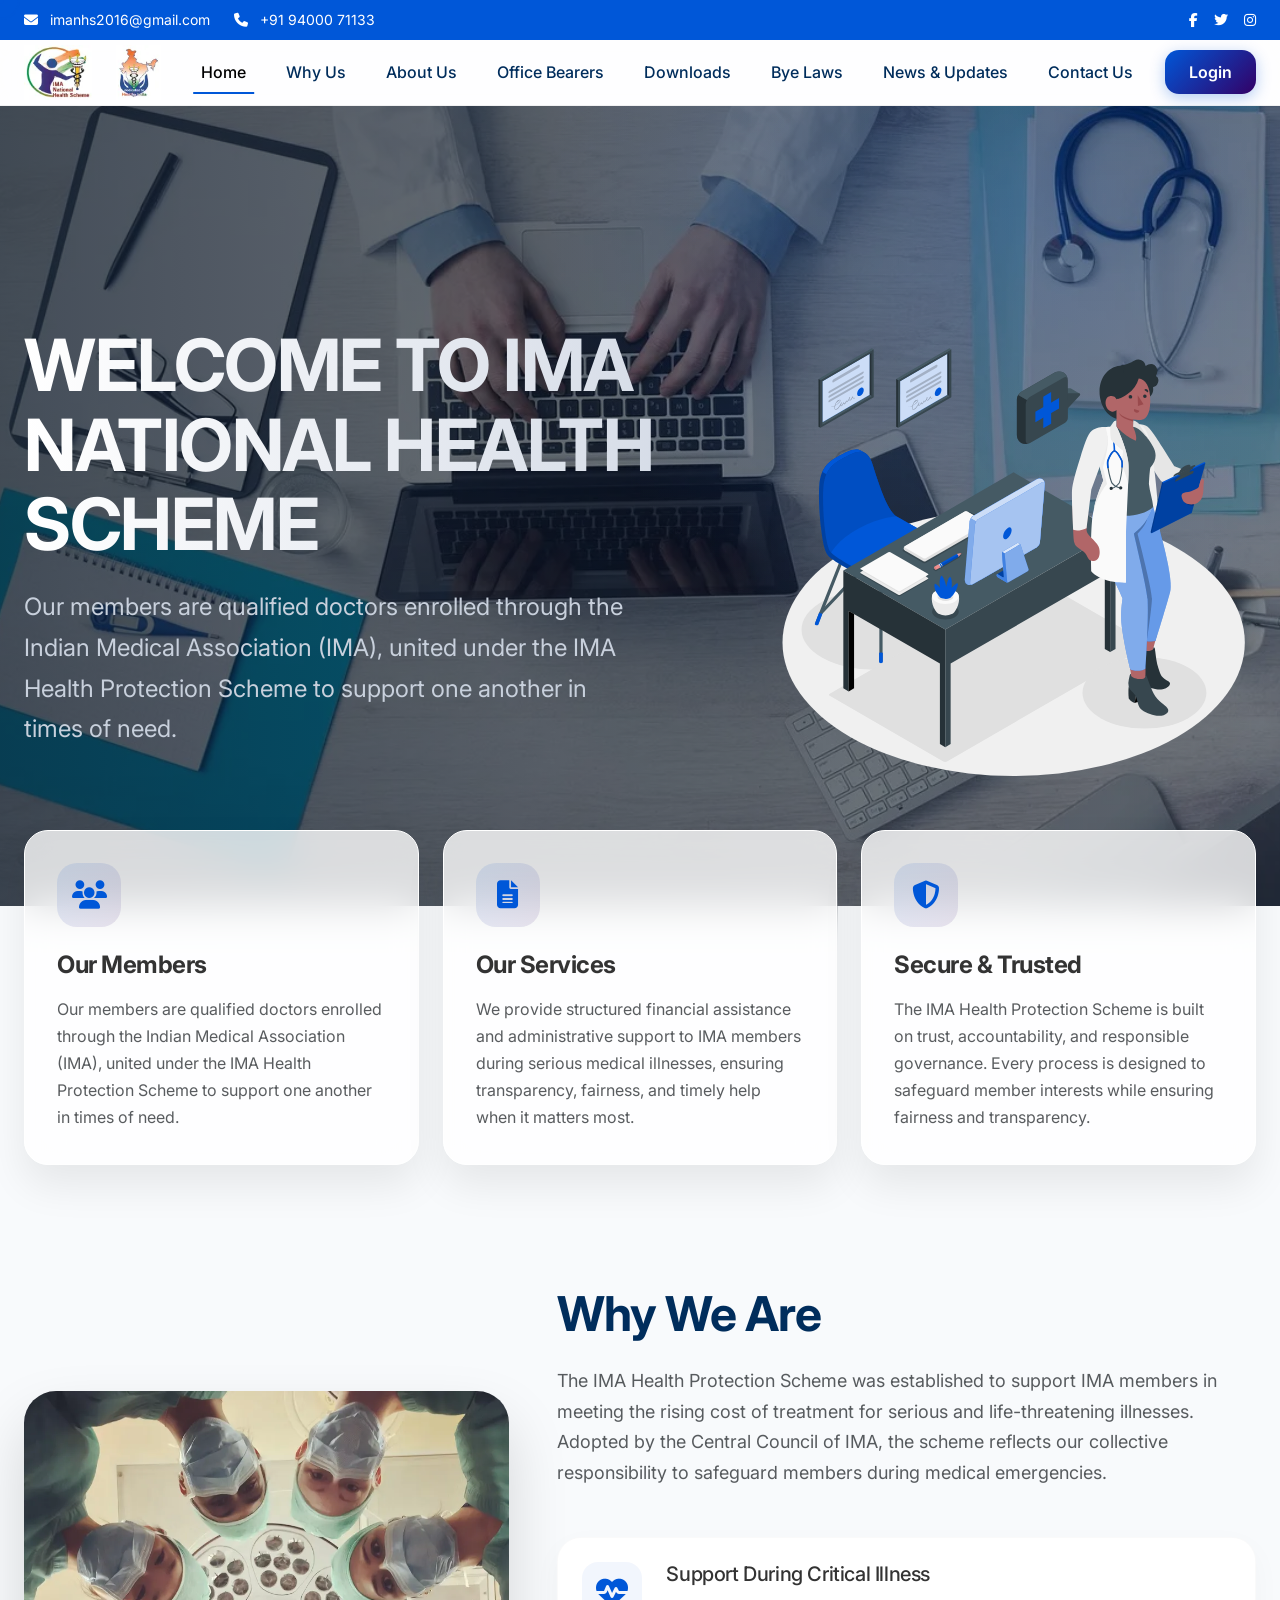
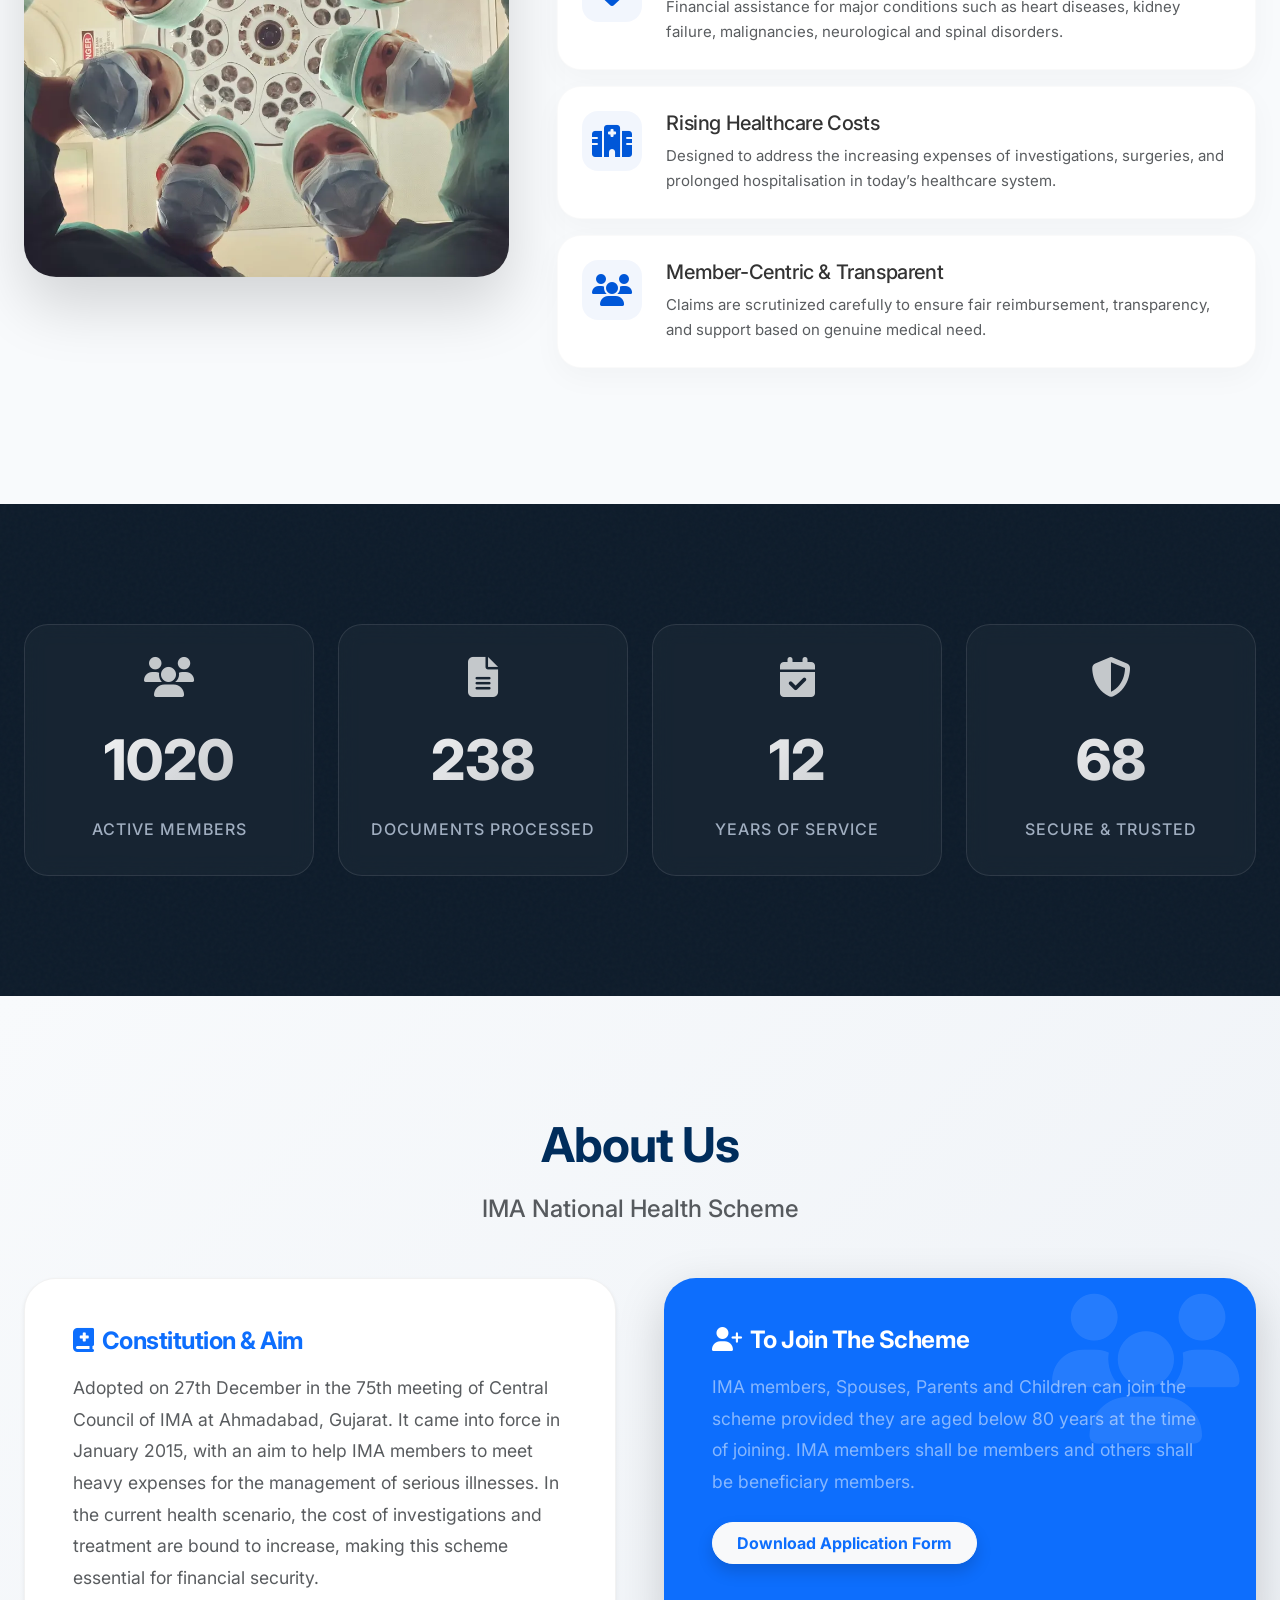
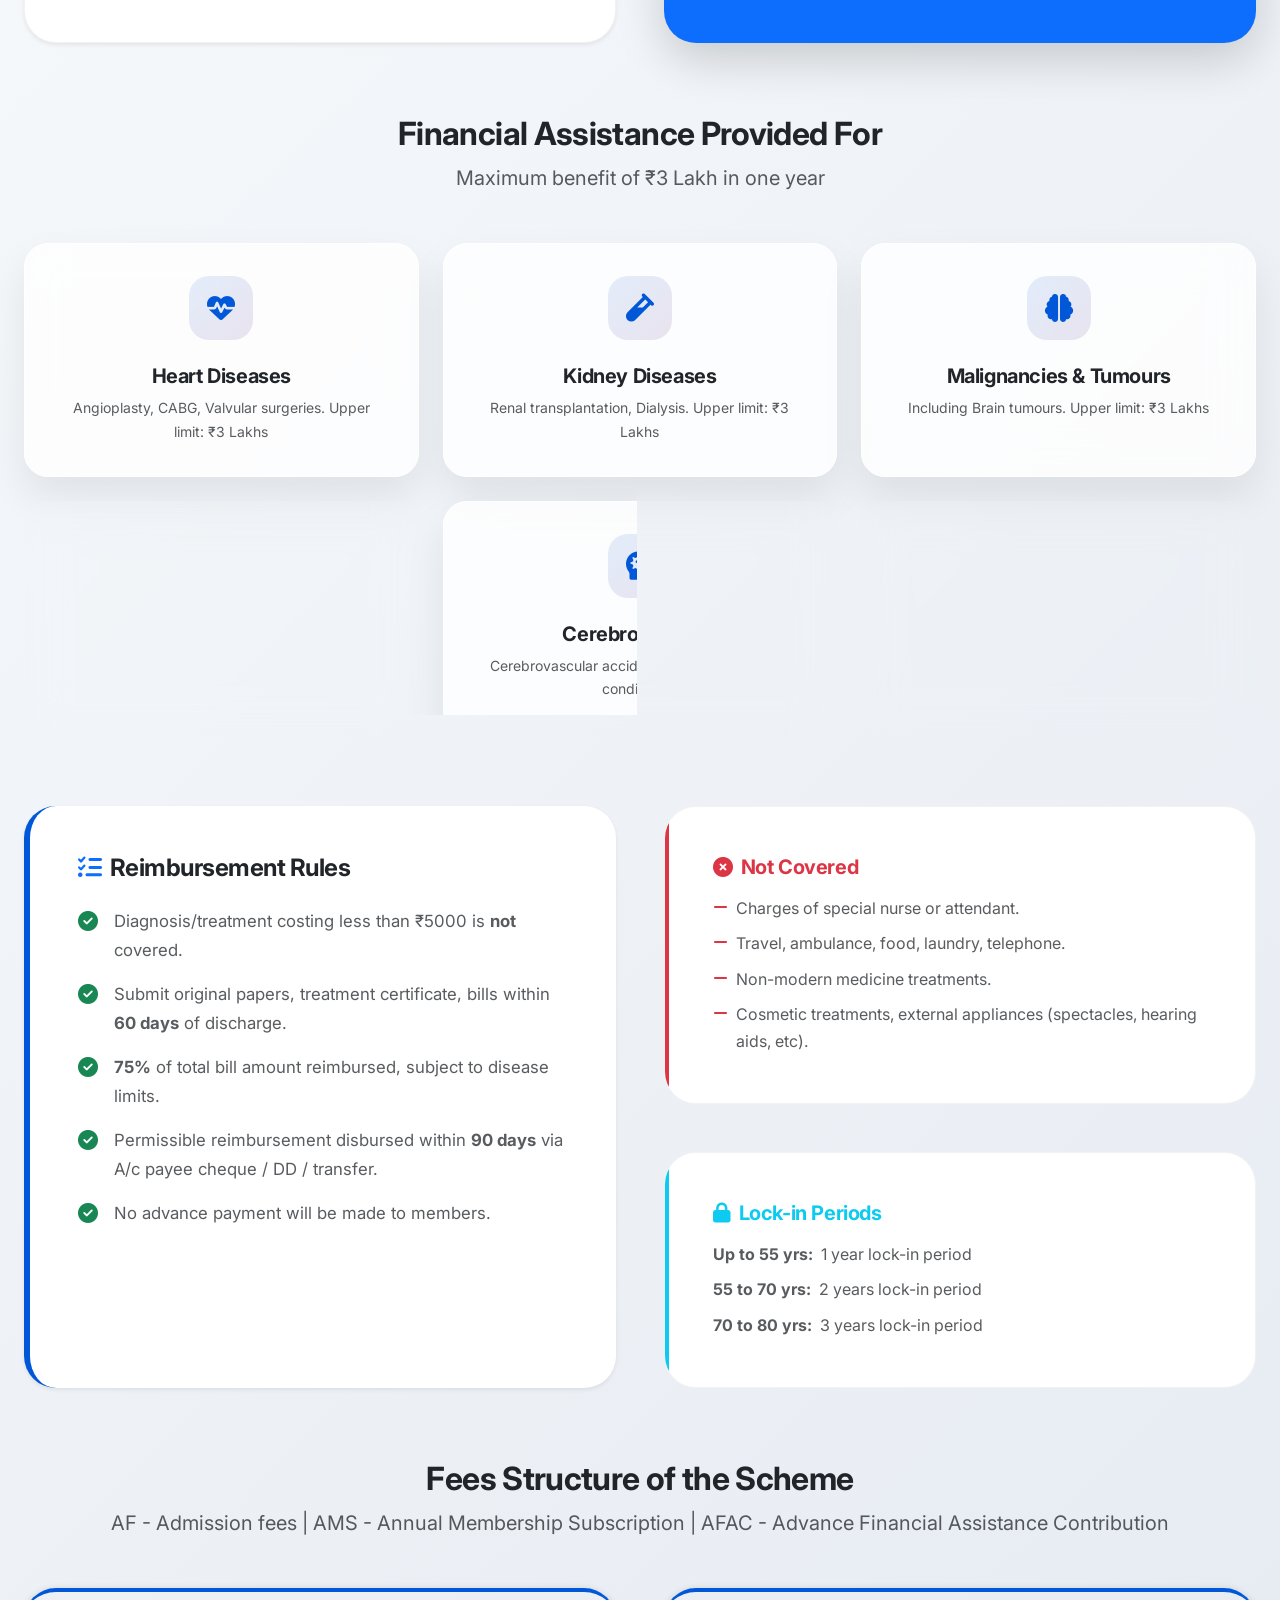
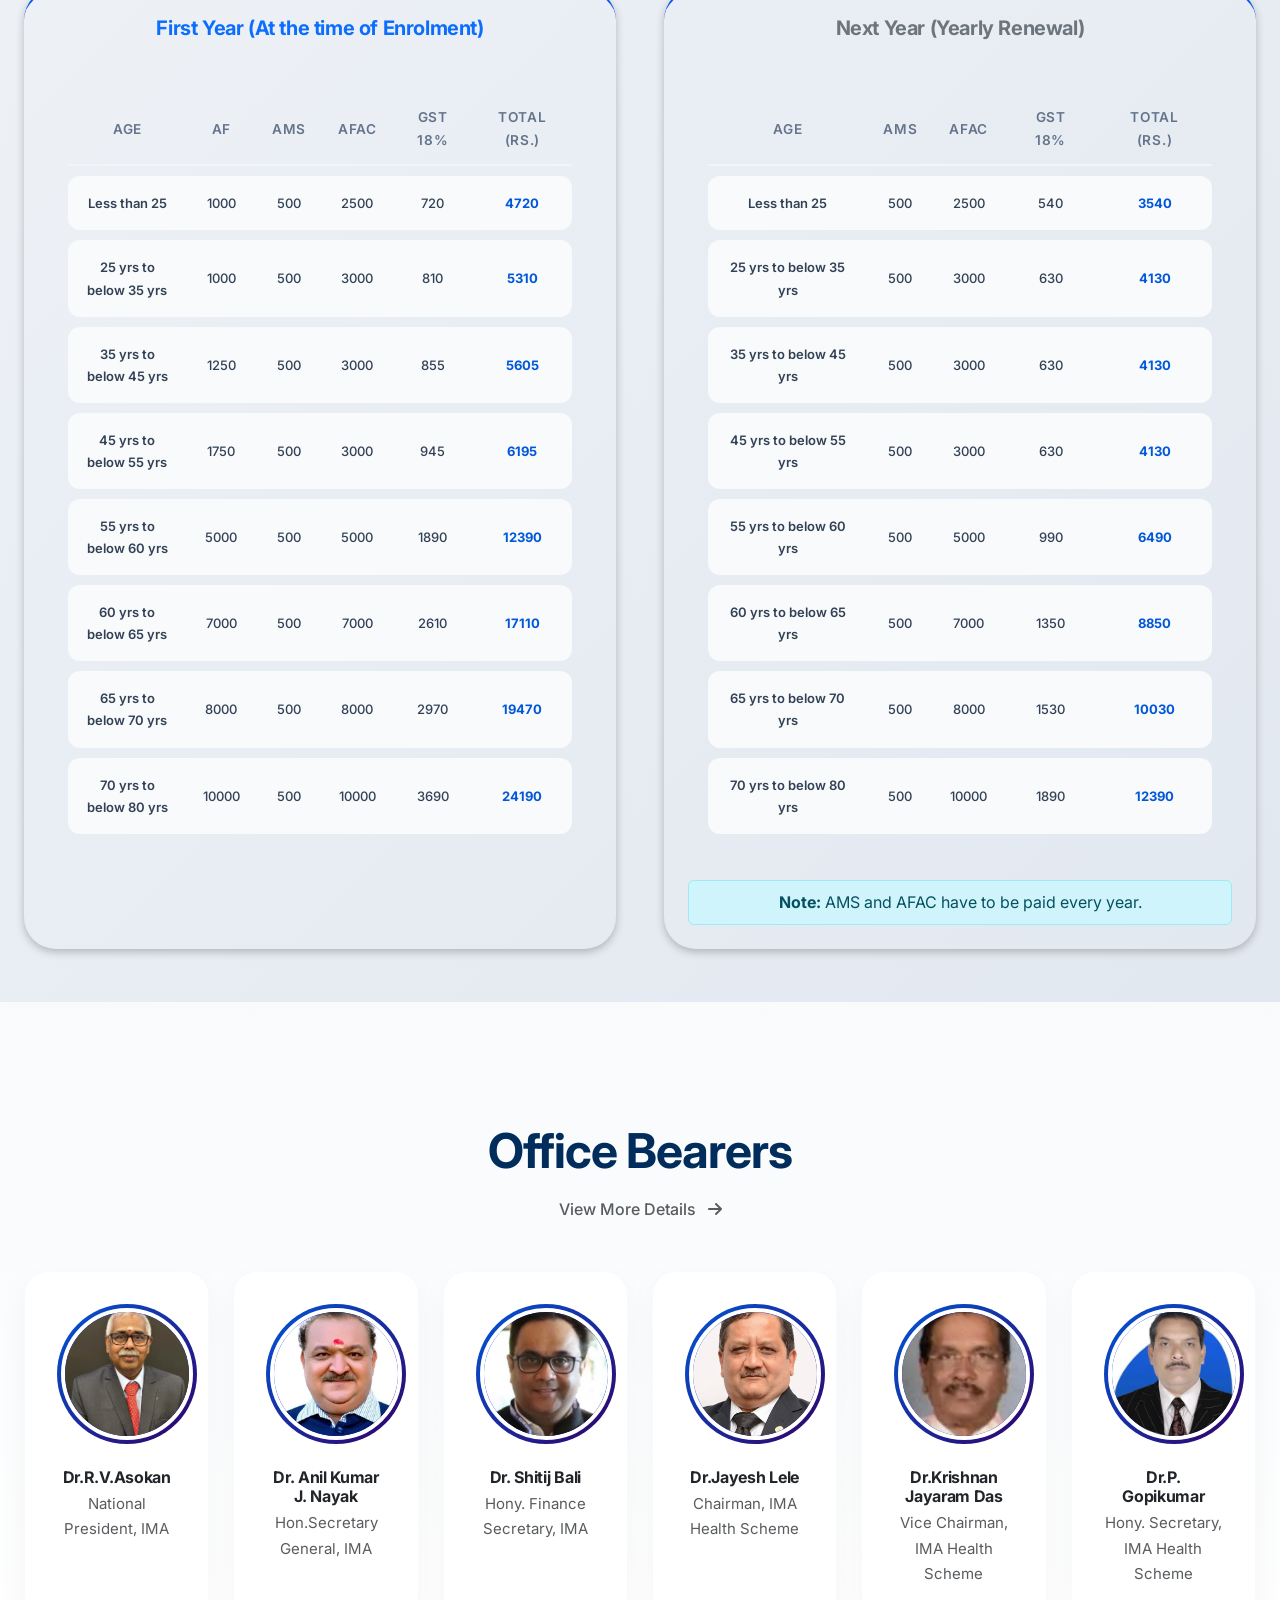
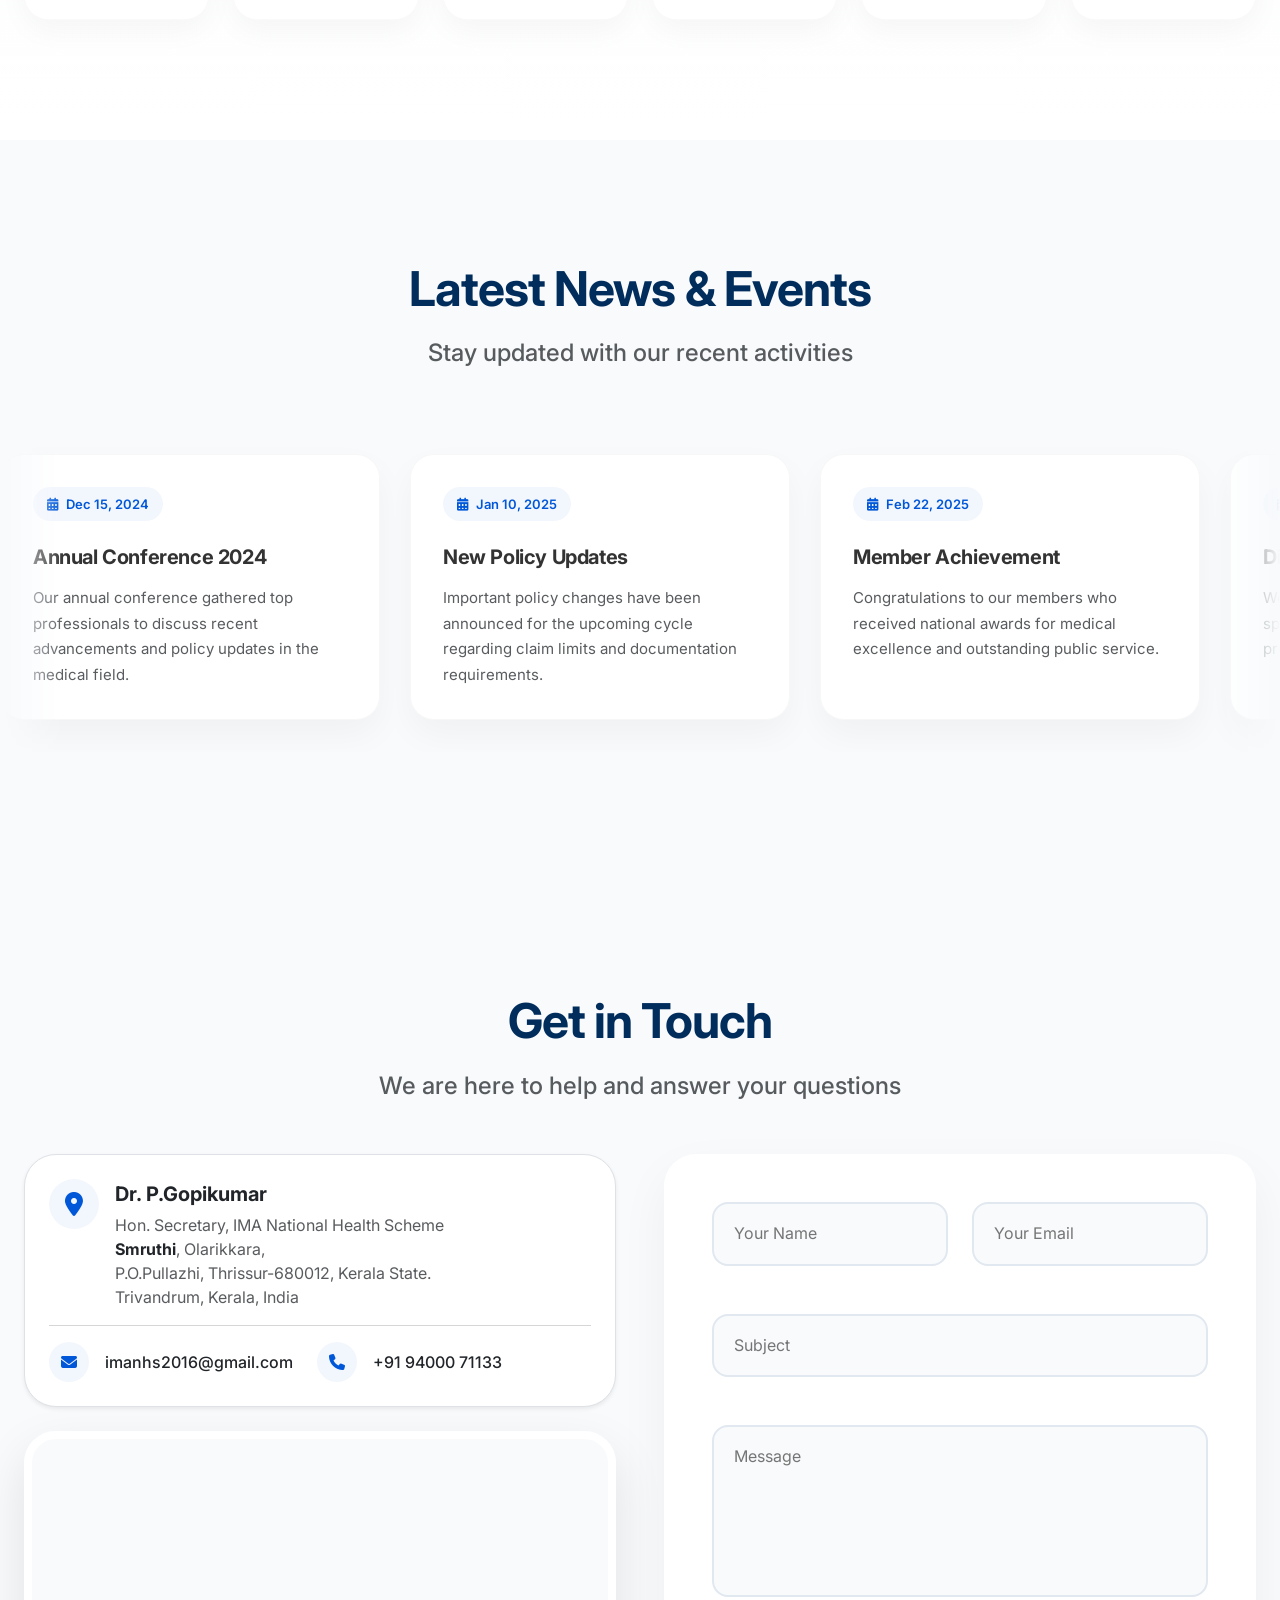
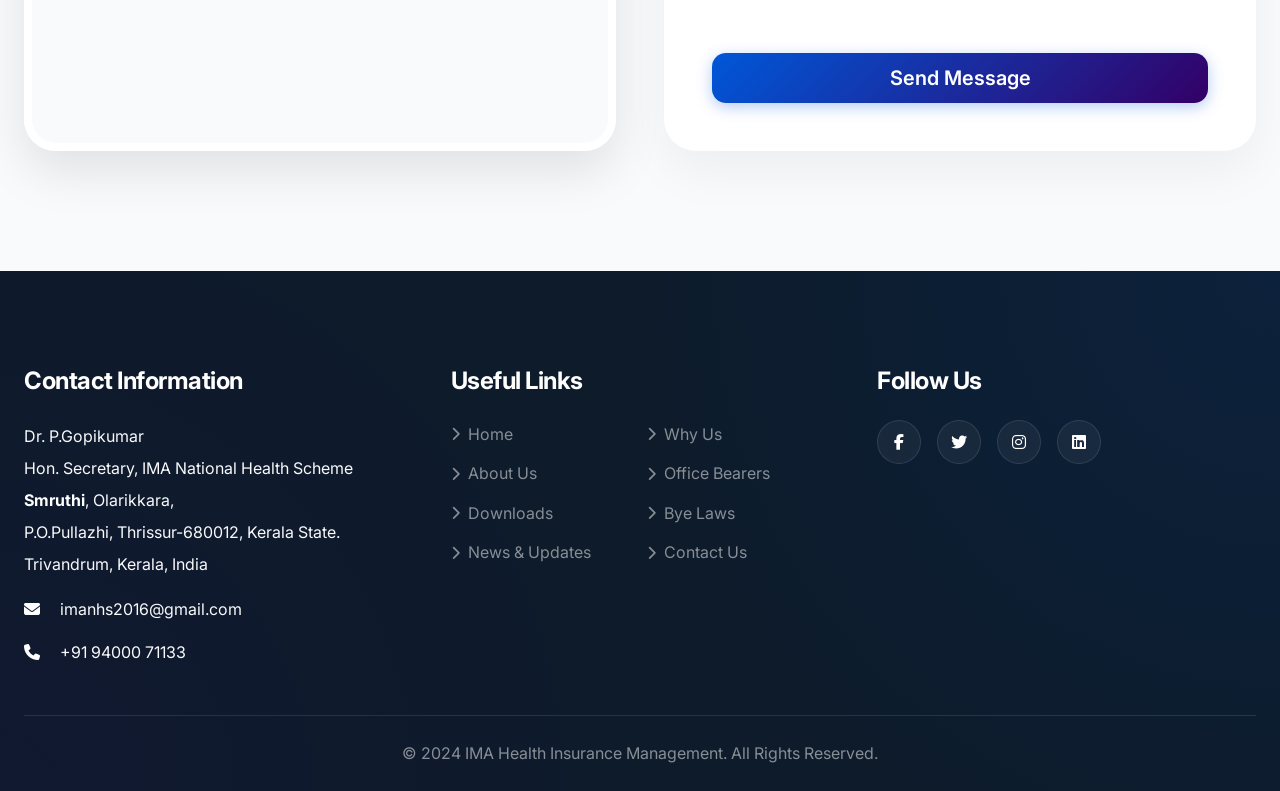
==== commit 8b97bdf0: "Changes the login page desin and some design changes in the main page" ====
--- a/index.html
+++ b/index.html
@@ -59,7 +59,7 @@
 </div>
 
 <!-- Header -->
-<header class="navbar-modern" id="mainHeader">
+<header class="navbar-modern scrolled" id="mainHeader">
     <div class="container container-max">
         <nav class="navbar navbar-expand-lg navbar-light p-0">
             <a class="navbar-brand d-flex align-items-center gap-3 cursor-hover" data-text="HOME" href="https://leoninedigital.com/">
@@ -213,7 +213,7 @@
 </section>
 
 <!-- About Us Section -->
-<section class="about-us-premium" id="about" style="padding: 120px 0; background: linear-gradient(135deg, #f8fafc 0%, #e2e8f0 100%);">
+<section class="about-us-premium" id="about" style="padding: 120px 0 5px 0px; background: linear-gradient(135deg, #f8fafc 0%, #e2e8f0 100%);">
     <div class="container container-max">
         <div class="text-center mb-5 reveal">
             <h2 class="section-heading mb-3">About Us</h2>
@@ -341,11 +341,11 @@
 
         <div class="row g-5 mb-5">
             <div class="col-lg-6 reveal">
-                <div class="bg-white p-4 shadow-sm h-100" style="border-radius: var(--br-section); border-top: 4px solid var(--primary);">
+                <div class="p-4 h-100" style="border-radius: var(--br-section); border-top: 4px solid var(--primary); background: transparent; box-shadow: rgba(0, 0, 0, 0.24) 0px 3px 8px;">
                     <h5 class="fw-bold mb-4 text-primary text-center">First Year (At the time of Enrolment)</h5>
-                    <div class="table-responsive">
-                        <table class="table table-hover table-bordered text-center align-middle">
-                            <thead class="table-light">
+                    <div class="table-responsive" style="overflow-x: auto; padding: 20px;">
+                        <table class="table-modern text-center align-middle">
+                            <thead>
                                 <tr>
                                     <th>AGE</th>
                                     <th>AF</th>
@@ -371,11 +371,11 @@
             </div>
 
             <div class="col-lg-6 reveal" style="transition-delay: 100ms">
-                <div class="bg-white p-4 shadow-sm h-100" style="border-radius: var(--br-section); border-top: 4px solid var(--secondary);">
+                <div class="p-4 h-100" style="border-radius: var(--br-section); border-top: 4px solid var(--primary); background: transparent; box-shadow: rgba(0, 0, 0, 0.24) 0px 3px 8px;">
                     <h5 class="fw-bold mb-4 text-secondary text-center">Next Year (Yearly Renewal)</h5>
-                    <div class="table-responsive">
-                        <table class="table table-hover table-bordered text-center align-middle">
-                            <thead class="table-light">
+                    <div class="table-responsive" style="overflow-x: auto; padding: 20px;">
+                        <table class="table-modern text-center align-middle">
+                            <thead>
                                 <tr>
                                     <th>AGE</th>
                                     <th>AMS</th>
--- a/css/premium.css
+++ b/css/premium.css
@@ -865,3 +865,57 @@
     20% { opacity: 1; transform: scale(1.2); }
     100% { opacity: 0.2; transform: scale(0.8); }
 }
+
+/* Modern Table Design */
+.table-modern {
+    border-collapse: separate;
+    border-spacing: 0 10px;
+    width: 100%;
+}
+.table-modern thead th {
+    background: transparent;
+    color: #64748b;
+    font-weight: 600;
+    font-size: 0.85rem;
+    text-transform: uppercase;
+    letter-spacing: 0.05em;
+    border: none;
+    padding: 12px 16px;
+    border-bottom: 2px solid #f1f5f9;
+}
+.table-modern tbody tr {
+    background: #f8fafc;
+    border-radius: 12px;
+    transition: all 0.3s cubic-bezier(0.4, 0, 0.2, 1);
+    cursor: default;
+}
+.table-modern tbody tr:hover {
+    background: #ffffff;
+    transform: translateY(-4px) scale(1.01);
+    box-shadow: 0 12px 24px rgba(0,0,0,0.06);
+    position: relative;
+    z-index: 2;
+}
+.table-modern tbody td {
+    padding: 16px;
+    border: none;
+    vertical-align: middle;
+    color: #334155;
+    font-weight: 500;
+    transition: all 0.3s ease;
+}
+.table-modern tbody td:first-child {
+    border-top-left-radius: 12px;
+    border-bottom-left-radius: 12px;
+    font-weight: 600;
+}
+.table-modern tbody td:last-child {
+    border-top-right-radius: 12px;
+    border-bottom-right-radius: 12px;
+    color: var(--primary);
+    font-weight: 700;
+}
+
+table.table-modern.text-center.align-middle {
+    font-size: small;
+}
